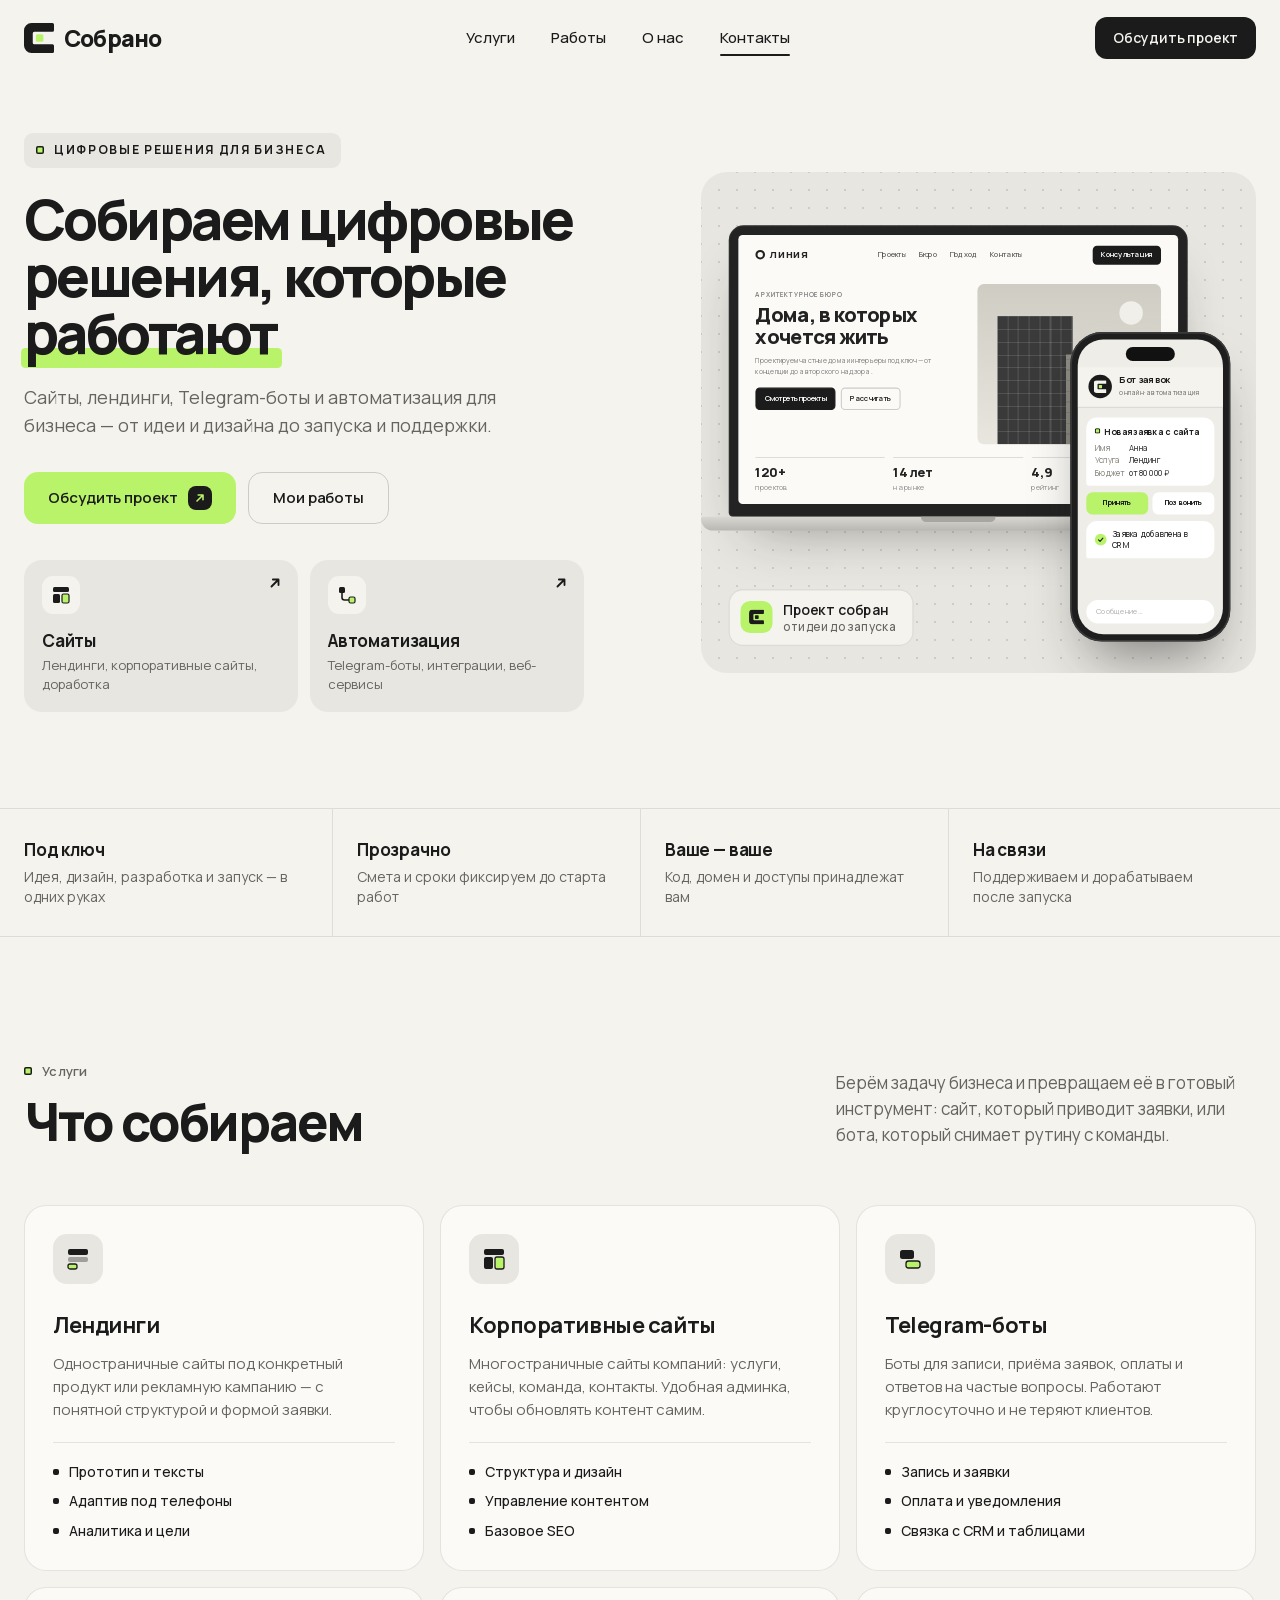
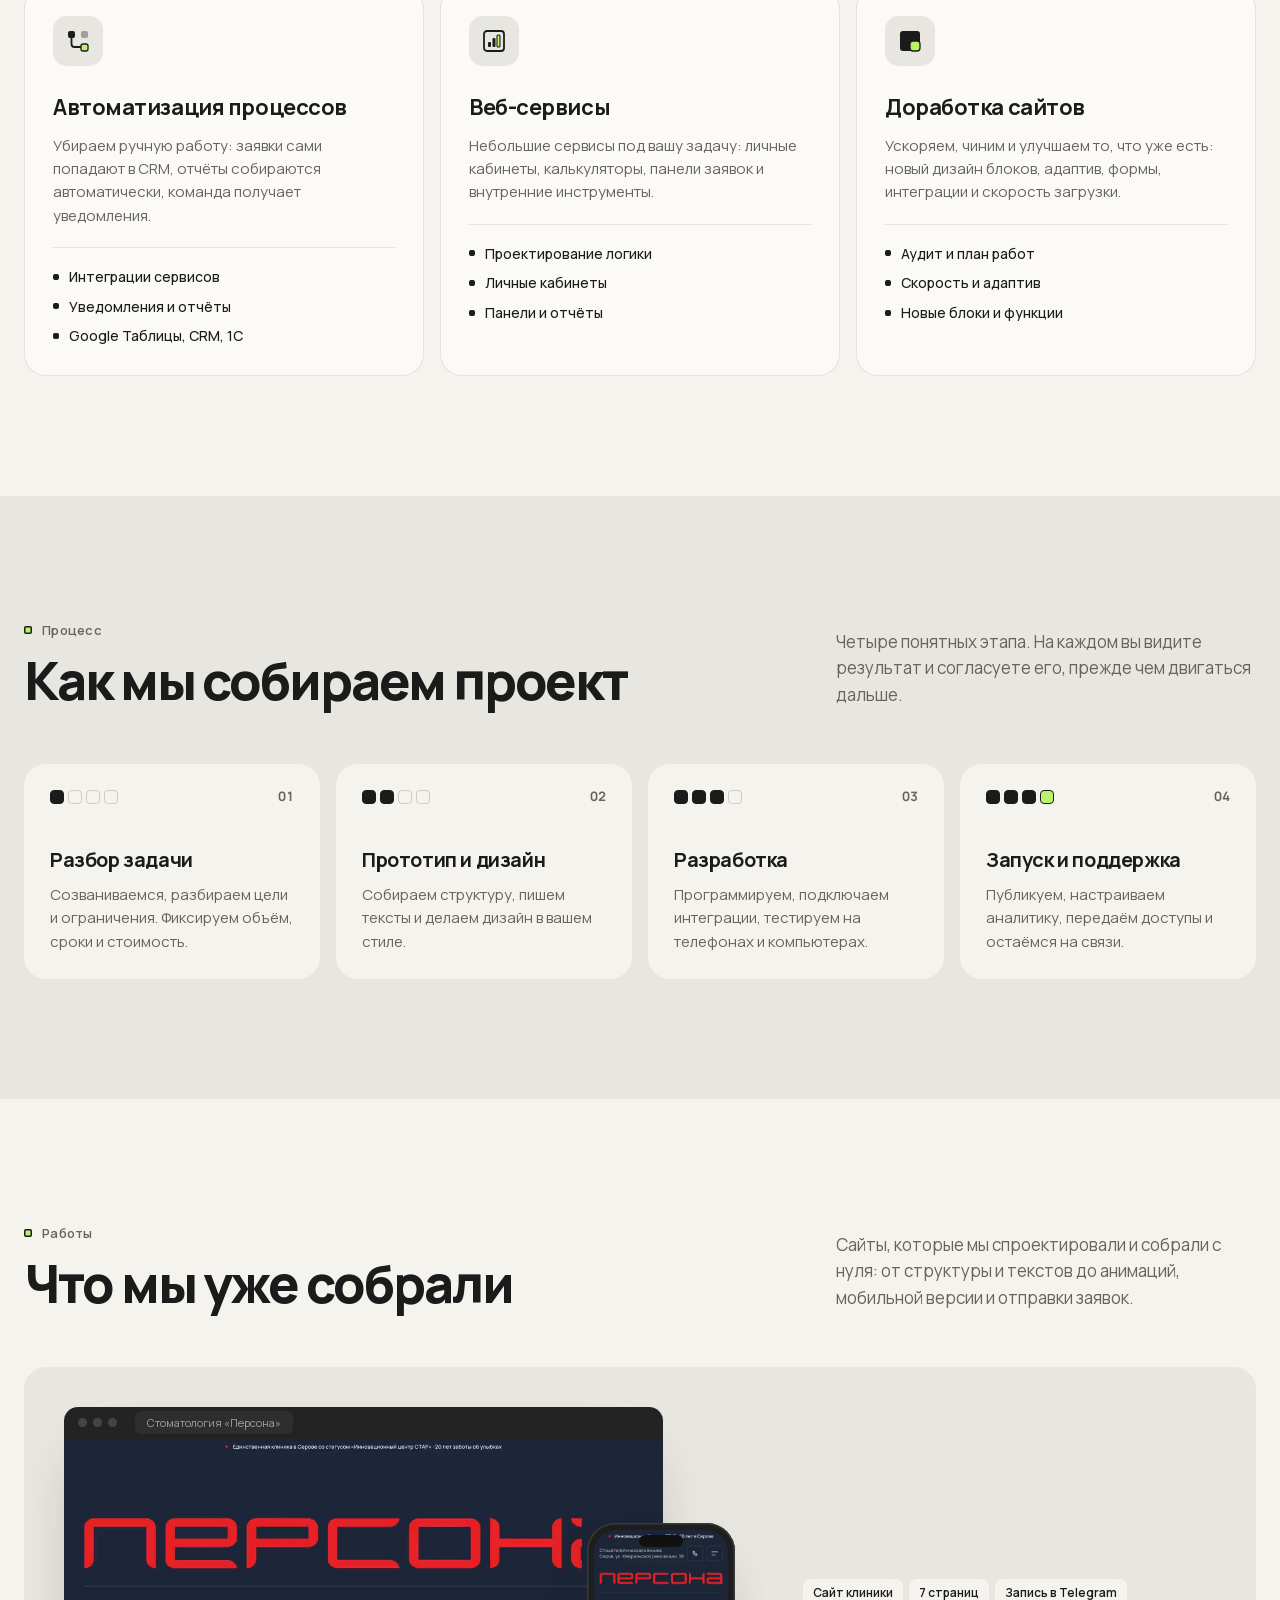
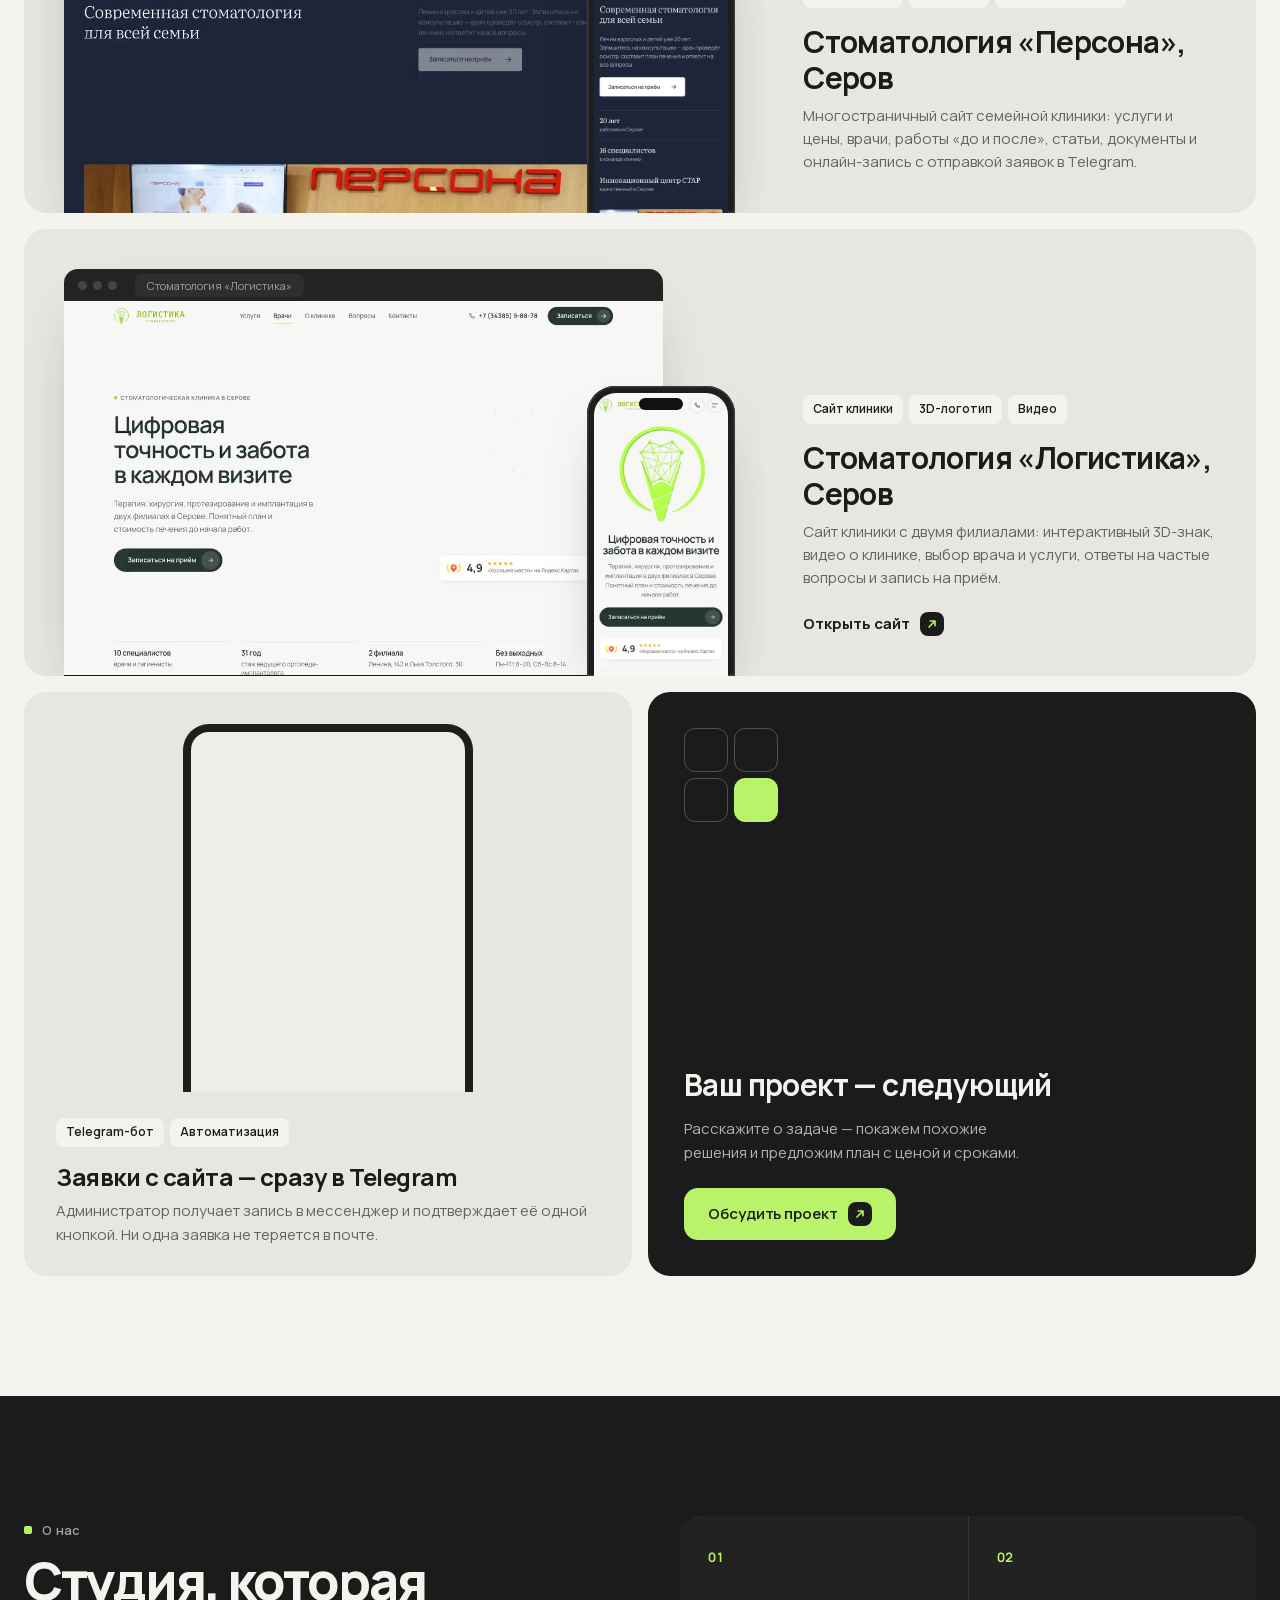
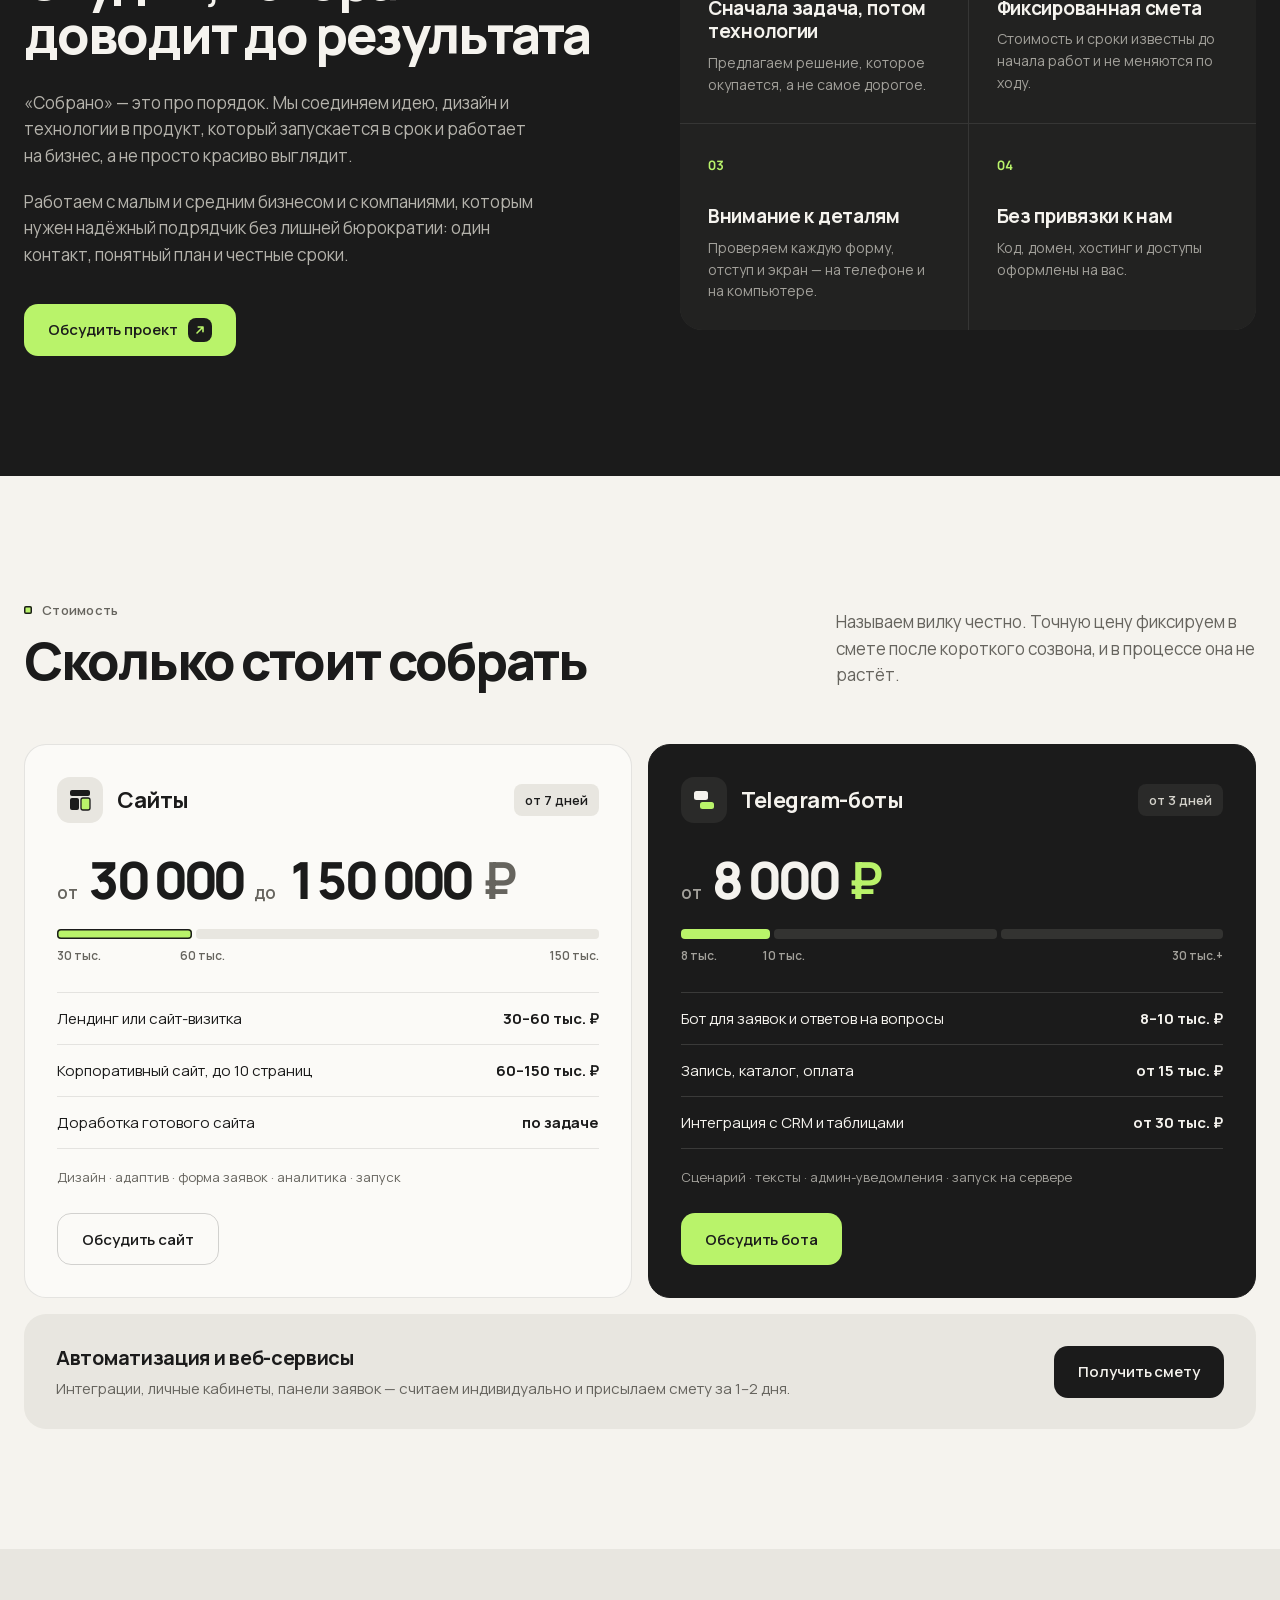
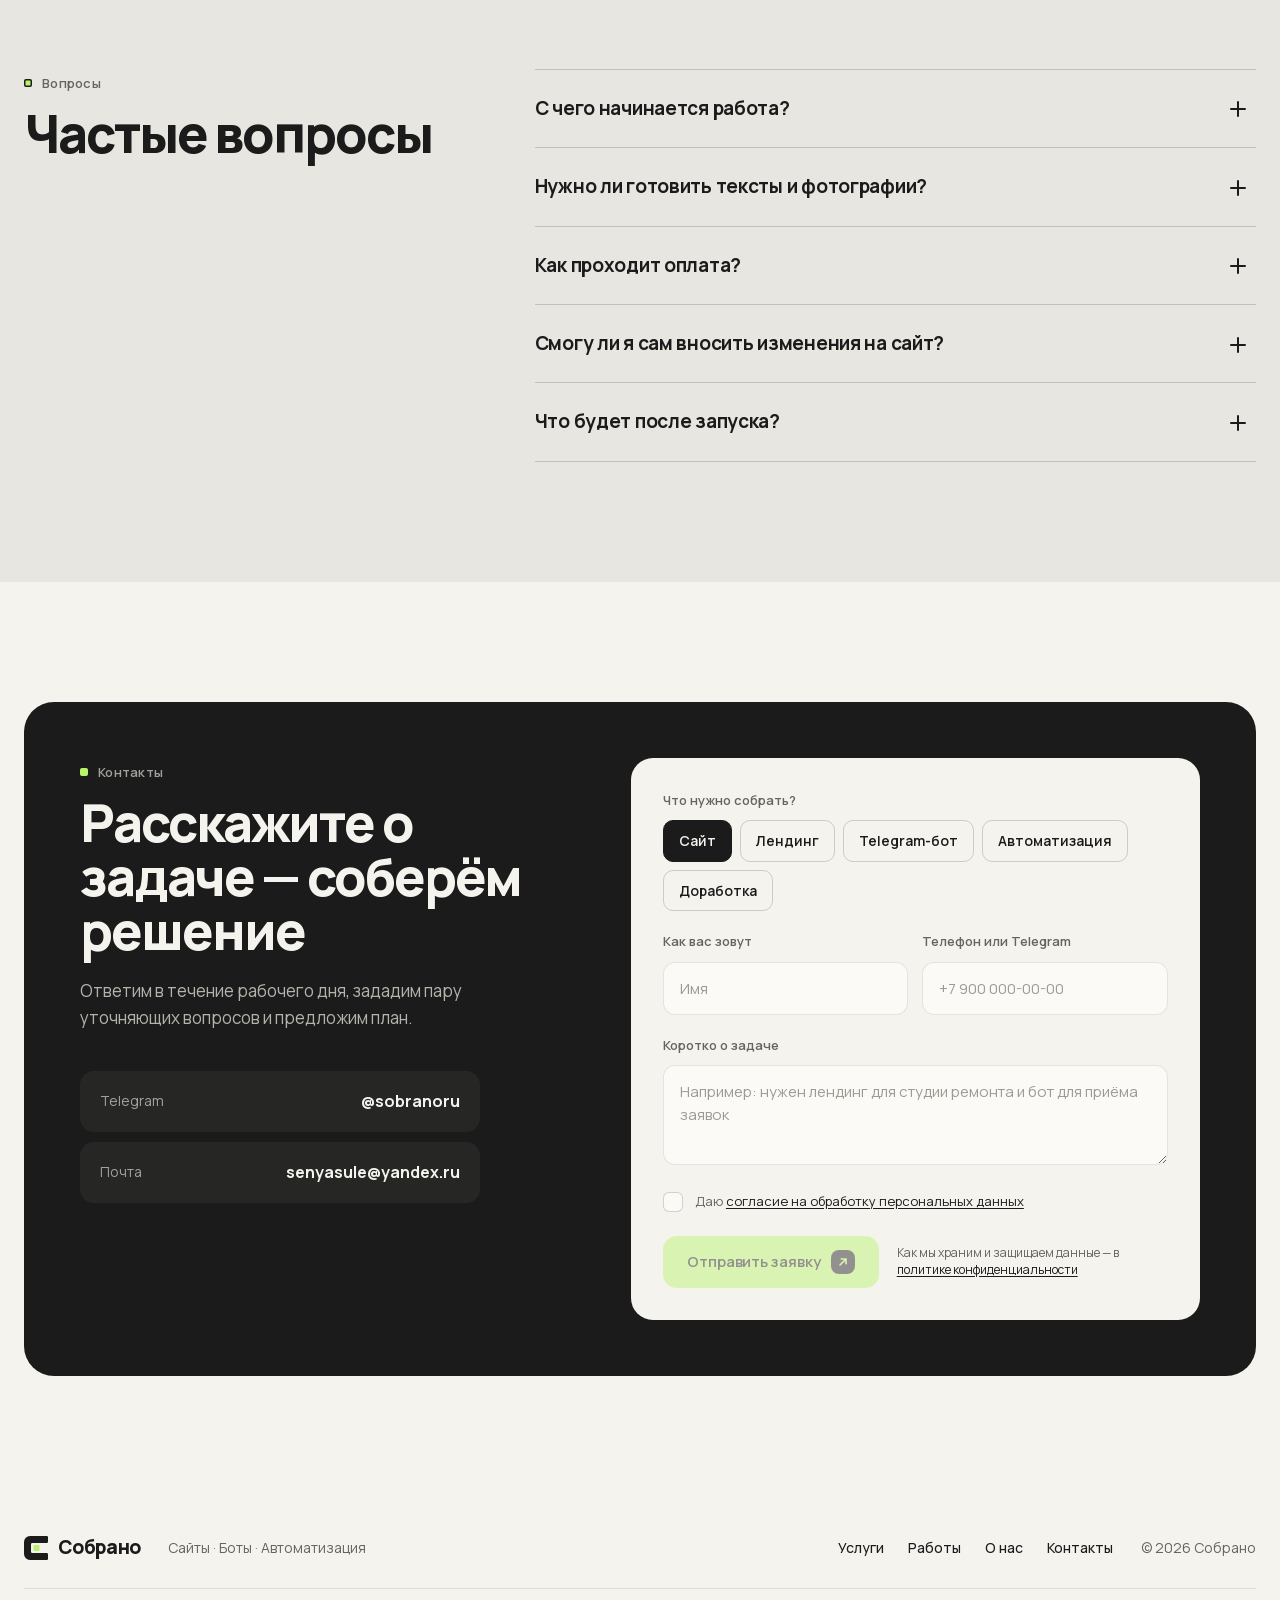
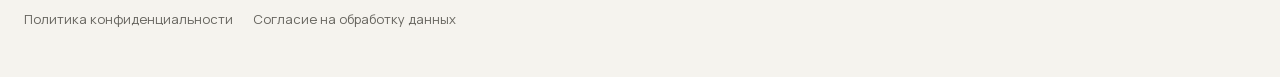
==== index.html @ 0a14981f "Обновление сайта 2026-10-30 00:43 Co-Authored-By: Claude Opus 5.5 <noreply@anthropic.com>" ====
<!doctype html>
<html lang="ru">
<head>
  <meta charset="utf-8">
  <meta name="viewport" content="width=device-width, initial-scale=1">
  <meta http-equiv="Content-Security-Policy" content="default-src 'self'; script-src 'self'; style-src 'self' 'unsafe-inline'; img-src 'self' data:; font-src 'self'; media-src 'self'; connect-src 'self' https://script.google.com https://script.googleusercontent.com; form-action 'self'; base-uri 'self'; object-src 'none'; upgrade-insecure-requests">
  <meta name="referrer" content="strict-origin-when-cross-origin">
  <title>Собрано — сайты, Telegram-боты и автоматизация для бизнеса</title>
  <meta name="description" content="Собираем цифровые решения, которые работают: сайты и лендинги, Telegram-боты, автоматизация процессов и веб-сервисы для малого и среднего бизнеса.">
  <meta name="theme-color" content="#F5F3EE">
  <meta property="og:title" content="Собрано — цифровые решения для бизнеса">
  <meta property="og:description" content="Сайты, Telegram-боты и автоматизация — от идеи до работающего продукта.">
  <meta property="og:type" content="website">
  <meta property="og:url" content="https://sobranoweba.ru/">
  <link rel="canonical" href="https://sobranoweba.ru/">
  <link rel="icon" href="assets/favicon.svg" type="image/svg+xml">
  <link rel="preload" href="assets/fonts/manrope-cyrillic.woff2" as="font" type="font/woff2" crossorigin>
  <link rel="stylesheet" href="assets/fonts.css">
  <link rel="stylesheet" href="assets/styles.css">
</head>
<body>

<!-- Знак «Собрано»: квадратная «С» и собранный в неё модуль -->
<svg width="0" height="0" style="position:absolute" aria-hidden="true">
  <defs>
    <symbol id="mark" viewBox="0 0 48 48">
      <path style="fill:var(--mc,#1B1B1B)" d="M12 0H45.5A2.5 2.5 0 0 1 48 2.5V11.5A2.5 2.5 0 0 1 45.5 14H16.5A2.5 2.5 0 0 0 14 16.5V31.5A2.5 2.5 0 0 0 16.5 34H45.5A2.5 2.5 0 0 1 48 36.5V45.5A2.5 2.5 0 0 1 45.5 48H12A12 12 0 0 1 0 36V12A12 12 0 0 1 12 0Z"/>
      <rect style="fill:var(--ms,#B9F36A)" x="19" y="18" width="12" height="12" rx="2.5"/>
    </symbol>
    <symbol id="arrow" viewBox="0 0 12 12">
      <path d="M3 9L9 3M4.2 3H9V7.8" fill="none" stroke="currentColor" stroke-width="1.6" stroke-linecap="round" stroke-linejoin="round"/>
    </symbol>
    <symbol id="check" viewBox="0 0 12 12">
      <path d="M2.5 6.3L5 8.7L9.5 3.6" fill="none" stroke="currentColor" stroke-width="1.8" stroke-linecap="round" stroke-linejoin="round"/>
    </symbol>
  </defs>
</svg>

<header class="header" id="top">
  <div class="container header__inner">
    <a class="logo" href="#top" aria-label="Собрано — на главную">
      <svg class="logo__mark" width="30" height="30"><use href="#mark"/></svg>
      <span class="logo__word">Собрано</span>
    </a>
    <nav class="nav" aria-label="Основная навигация">
      <a href="#services">Услуги</a>
      <a href="#works">Работы</a>
      <a href="#about">О нас</a>
      <a href="#contacts">Контакты</a>
    </nav>
    <a class="btn btn--dark btn--sm header__cta" href="#contacts">Обсудить проект</a>
    <button class="burger" type="button" aria-label="Открыть меню" aria-expanded="false" aria-controls="mobile-menu">
      <span></span><span></span>
    </button>
  </div>
  <div class="mobile-menu" id="mobile-menu" hidden>
    <a href="#services">Услуги</a>
    <a href="#works">Работы</a>
    <a href="#about">О нас</a>
    <a href="#pricing">Стоимость</a>
    <a href="#contacts">Контакты</a>
    <a class="btn btn--lime" href="#contacts">Обсудить проект</a>
  </div>
</header>

<main>

  <!-- ============ HERO ============ -->
  <section class="hero">
    <div class="container hero__grid">
      <div class="hero__text">
        <div class="eyebrow reveal"><i></i>ЦИФРОВЫЕ РЕШЕНИЯ ДЛЯ БИЗНЕСА</div>
        <h1 class="hero__title reveal">Собираем цифровые решения, которые <mark>работают</mark></h1>
        <p class="hero__lead reveal">Сайты, лендинги, Telegram-боты и автоматизация для бизнеса — от идеи и дизайна до запуска и поддержки.</p>
        <div class="hero__cta reveal">
          <a class="btn btn--lime" href="#contacts">Обсудить проект <span class="btn__arr"><svg width="12" height="12"><use href="#arrow"/></svg></span></a>
          <a class="btn btn--ghost" href="#works">Мои работы</a>
        </div>
        <div class="hero__svc reveal">
          <a class="mini-card" href="#services">
            <span class="mini-card__ic">
              <svg width="18" height="18" viewBox="0 0 18 18"><rect x="1" y="1" width="16" height="5" rx="1.5" fill="#1B1B1B"/><rect x="1" y="8" width="7" height="9" rx="1.5" fill="#1B1B1B"/><rect x="10" y="8" width="7" height="9" rx="1.5" fill="#B9F36A" stroke="#1B1B1B" stroke-width="1.2"/></svg>
            </span>
            <svg class="mini-card__go" width="14" height="14"><use href="#arrow"/></svg>
            <strong>Сайты</strong>
            <span>Лендинги, корпоративные сайты, доработка</span>
          </a>
          <a class="mini-card" href="#services">
            <span class="mini-card__ic">
              <svg width="18" height="18" viewBox="0 0 18 18"><rect x="1" y="1" width="6" height="6" rx="1.5" fill="#1B1B1B"/><rect x="11" y="11" width="6" height="6" rx="1.5" fill="#B9F36A" stroke="#1B1B1B" stroke-width="1.2"/><path d="M4 7V11.5A2.5 2.5 0 0 0 6.5 14H11" fill="none" stroke="#1B1B1B" stroke-width="1.6"/></svg>
            </span>
            <svg class="mini-card__go" width="14" height="14"><use href="#arrow"/></svg>
            <strong>Автоматизация</strong>
            <span>Telegram-боты, интеграции, веб-сервисы</span>
          </a>
        </div>
      </div>

      <div class="hero__visual reveal" aria-hidden="true">
        <div class="stage">
          <div class="stage__inner">
            <div class="laptop">
              <div class="laptop__lid">
                <div class="laptop__scr">
                  <div class="cs">
                    <div class="cs__bar">
                      <div class="cs__logo"><i></i>ЛИНИЯ</div>
                      <div class="cs__nav"><span>Проекты</span><span>Бюро</span><span>Подход</span><span>Контакты</span></div>
                      <div class="cs__btn">Консультация</div>
                    </div>
                    <div class="cs__hd">
                      <div>
                        <div class="cs__eyebrow">АРХИТЕКТУРНОЕ БЮРО</div>
                        <div class="cs__h">Дома, в которых хочется жить</div>
                        <div class="cs__tx">Проектируем частные дома и интерьеры под ключ — от концепции до авторского надзора.</div>
                        <div class="cs__row"><span class="dark">Смотреть проекты</span><span>Рассчитать</span></div>
                      </div>
                      <div class="cs__img"><div class="sun"></div><div class="b1"></div><div class="b2"></div></div>
                    </div>
                    <div class="cs__stats">
                      <div><b>120+</b>проектов</div>
                      <div><b>14 лет</b>на рынке</div>
                      <div><b>4,9</b>рейтинг</div>
                    </div>
                  </div>
                </div>
              </div>
              <div class="laptop__base"></div>
            </div>

            <div class="phone">
              <div class="phone__scr">
                <div class="phone__isl"></div>
                <div class="chat__head">
                  <div class="chat__av"><svg width="12" height="12" style="--mc:#F5F3EE"><use href="#mark"/></svg></div>
                  <div><b>Бот заявок</b><small>онлайн · автоматизация</small></div>
                </div>
                <div class="chat">
                  <div class="bub bub--in">
                    <div class="bub__t"><i></i>Новая заявка с сайта</div>
                    <div class="bub__kv"><span>Имя</span>Анна<span>Услуга</span>Лендинг<span>Бюджет</span>от 80 000 ₽</div>
                  </div>
                  <div class="chat__kb"><span class="on">Принять</span><span>Позвонить</span></div>
                  <div class="bub bub--sys"><span class="tick"><svg width="7" height="7"><use href="#check"/></svg></span>Заявка добавлена в CRM</div>
                </div>
                <div class="chat__inp">Сообщение…</div>
              </div>
            </div>

            <div class="float-tag">
              <span class="float-tag__sq"><svg width="14" height="14" style="--ms:#1B1B1B"><use href="#mark"/></svg></span>
              <div>Проект собран<small>от идеи до запуска</small></div>
            </div>
          </div>
        </div>
      </div>
    </div>
  </section>

  <!-- ============ STRIP ============ -->
  <section class="strip" aria-label="Коротко о подходе">
    <div class="container strip__inner">
      <div class="strip__item"><b>Под ключ</b><span>Идея, дизайн, разработка и запуск — в одних руках</span></div>
      <div class="strip__item"><b>Прозрачно</b><span>Смета и сроки фиксируем до старта работ</span></div>
      <div class="strip__item"><b>Ваше — ваше</b><span>Код, домен и доступы принадлежат вам</span></div>
      <div class="strip__item"><b>На связи</b><span>Поддерживаем и дорабатываем после запуска</span></div>
    </div>
  </section>

  <!-- ============ SERVICES ============ -->
  <section class="section" id="services">
    <div class="container">
      <div class="section__head">
        <div>
          <div class="label reveal">Услуги</div>
          <h2 class="h2 reveal">Что собираем</h2>
        </div>
        <p class="section__lead reveal">Берём задачу бизнеса и превращаем её в готовый инструмент: сайт, который приводит заявки, или бота, который снимает рутину с команды.</p>
      </div>

      <div class="services">
        <article class="svc reveal">
          <div class="svc__ic"><svg width="22" height="22" viewBox="0 0 22 22"><rect x="1" y="1" width="20" height="6" rx="2" fill="#1B1B1B"/><rect x="1" y="9" width="20" height="5" rx="2" fill="#1B1B1B" opacity=".35"/><rect x="1" y="16" width="9" height="5" rx="2" fill="#B9F36A" stroke="#1B1B1B" stroke-width="1.3"/></svg></div>
          <h3>Лендинги</h3>
          <p>Одностраничные сайты под конкретный продукт или рекламную кампанию — с понятной структурой и формой заявки.</p>
          <ul><li>Прототип и тексты</li><li>Адаптив под телефоны</li><li>Аналитика и цели</li></ul>
        </article>
        <article class="svc reveal">
          <div class="svc__ic"><svg width="22" height="22" viewBox="0 0 22 22"><rect x="1" y="1" width="20" height="6" rx="2" fill="#1B1B1B"/><rect x="1" y="9" width="9" height="12" rx="2" fill="#1B1B1B"/><rect x="12" y="9" width="9" height="12" rx="2" fill="#B9F36A" stroke="#1B1B1B" stroke-width="1.3"/></svg></div>
          <h3>Корпоративные сайты</h3>
          <p>Многостраничные сайты компаний: услуги, кейсы, команда, контакты. Удобная админка, чтобы обновлять контент самим.</p>
          <ul><li>Структура и дизайн</li><li>Управление контентом</li><li>Базовое SEO</li></ul>
        </article>
        <article class="svc reveal">
          <div class="svc__ic"><svg width="22" height="22" viewBox="0 0 22 22"><rect x="1" y="2" width="14" height="9" rx="2.5" fill="#1B1B1B"/><rect x="7" y="13" width="14" height="7" rx="2.5" fill="#B9F36A" stroke="#1B1B1B" stroke-width="1.3"/></svg></div>
          <h3>Telegram-боты</h3>
          <p>Боты для записи, приёма заявок, оплаты и ответов на частые вопросы. Работают круглосуточно и не теряют клиентов.</p>
          <ul><li>Запись и заявки</li><li>Оплата и уведомления</li><li>Связка с CRM и таблицами</li></ul>
        </article>
        <article class="svc reveal">
          <div class="svc__ic"><svg width="22" height="22" viewBox="0 0 22 22"><rect x="1" y="1" width="7" height="7" rx="2" fill="#1B1B1B"/><rect x="14" y="14" width="7" height="7" rx="2" fill="#B9F36A" stroke="#1B1B1B" stroke-width="1.3"/><path d="M4.5 8V14A3 3 0 0 0 7.5 17H14" fill="none" stroke="#1B1B1B" stroke-width="1.8"/><rect x="14" y="1" width="7" height="7" rx="2" fill="#1B1B1B" opacity=".35"/></svg></div>
          <h3>Автоматизация процессов</h3>
          <p>Убираем ручную работу: заявки сами попадают в CRM, отчёты собираются автоматически, команда получает уведомления.</p>
          <ul><li>Интеграции сервисов</li><li>Уведомления и отчёты</li><li>Google Таблицы, CRM, 1С</li></ul>
        </article>
        <article class="svc reveal">
          <div class="svc__ic"><svg width="22" height="22" viewBox="0 0 22 22"><rect x="1" y="1" width="20" height="20" rx="3" fill="none" stroke="#1B1B1B" stroke-width="1.8"/><rect x="5" y="12" width="3" height="5" rx="1" fill="#1B1B1B"/><rect x="9.5" y="8" width="3" height="9" rx="1" fill="#1B1B1B"/><rect x="14" y="5" width="3" height="12" rx="1" fill="#B9F36A" stroke="#1B1B1B" stroke-width="1.1"/></svg></div>
          <h3>Веб-сервисы</h3>
          <p>Небольшие сервисы под вашу задачу: личные кабинеты, калькуляторы, панели заявок и внутренние инструменты.</p>
          <ul><li>Проектирование логики</li><li>Личные кабинеты</li><li>Панели и отчёты</li></ul>
        </article>
        <article class="svc reveal">
          <div class="svc__ic"><svg width="22" height="22" viewBox="0 0 22 22"><rect x="1" y="1" width="20" height="20" rx="3" fill="#1B1B1B"/><rect x="11" y="11" width="10" height="10" rx="3" fill="#B9F36A" stroke="#1B1B1B" stroke-width="1.3"/></svg></div>
          <h3>Доработка сайтов</h3>
          <p>Ускоряем, чиним и улучшаем то, что уже есть: новый дизайн блоков, адаптив, формы, интеграции и скорость загрузки.</p>
          <ul><li>Аудит и план работ</li><li>Скорость и адаптив</li><li>Новые блоки и функции</li></ul>
        </article>
      </div>
    </div>
  </section>

  <!-- ============ PROCESS ============ -->
  <section class="section section--card" id="process">
    <div class="container">
      <div class="section__head">
        <div>
          <div class="label reveal">Процесс</div>
          <h2 class="h2 reveal">Как мы собираем проект</h2>
        </div>
        <p class="section__lead reveal">Четыре понятных этапа. На каждом вы видите результат и согласуете его, прежде чем двигаться дальше.</p>
      </div>
      <ol class="steps">
        <li class="step reveal">
          <div class="step__mods"><i class="on"></i><i></i><i></i><i></i></div>
          <span class="step__n">01</span>
          <h3>Разбор задачи</h3>
          <p>Созваниваемся, разбираем цели и ограничения. Фиксируем объём, сроки и стоимость.</p>
        </li>
        <li class="step reveal">
          <div class="step__mods"><i class="on"></i><i class="on"></i><i></i><i></i></div>
          <span class="step__n">02</span>
          <h3>Прототип и дизайн</h3>
          <p>Собираем структуру, пишем тексты и делаем дизайн в вашем стиле.</p>
        </li>
        <li class="step reveal">
          <div class="step__mods"><i class="on"></i><i class="on"></i><i class="on"></i><i></i></div>
          <span class="step__n">03</span>
          <h3>Разработка</h3>
          <p>Программируем, подключаем интеграции, тестируем на телефонах и компьютерах.</p>
        </li>
        <li class="step reveal">
          <div class="step__mods"><i class="on"></i><i class="on"></i><i class="on"></i><i class="lime"></i></div>
          <span class="step__n">04</span>
          <h3>Запуск и поддержка</h3>
          <p>Публикуем, настраиваем аналитику, передаём доступы и остаёмся на связи.</p>
        </li>
      </ol>
    </div>
  </section>

  <!-- ============ WORKS ============ -->
  <section class="section" id="works">
    <div class="container">
      <div class="section__head">
        <div>
          <div class="label reveal">Работы</div>
          <h2 class="h2 reveal">Что мы уже собрали</h2>
        </div>
        <p class="section__lead reveal">Сайты, которые мы спроектировали и собрали с нуля: от структуры и текстов до анимаций, мобильной версии и отправки заявок.</p>
      </div>

      <div class="works">
        <article class="work work--wide reveal">
          <div class="work__shot work__shot--duo">
            <div class="vbrowser">
              <div class="vbrowser__bar"><i></i><i></i><i></i><span>Стоматология «Персона»</span></div>
              <video class="work-video" muted loop playsinline preload="none" poster="assets/works/persona-desktop.jpg" data-src="assets/works/persona-desktop.mp4"></video>
            </div>
            <div class="vphone vphone--float">
              <video class="work-video" muted loop playsinline preload="none" poster="assets/works/persona-mobile.jpg" data-src="assets/works/persona-mobile.mp4"></video>
            </div>
          </div>
          <div class="work__meta">
            <div class="tags"><span>Сайт клиники</span><span>7 страниц</span><span>Запись в Telegram</span></div>
            <h3>Стоматология «Персона», Серов</h3>
            <p>Многостраничный сайт семейной клиники: услуги и цены, врачи, работы «до и после», статьи, документы и онлайн-запись с отправкой заявок в Telegram.</p>
          </div>
        </article>

        <article class="work work--wide reveal">
          <div class="work__shot work__shot--duo">
            <div class="vbrowser">
              <div class="vbrowser__bar"><i></i><i></i><i></i><span>Стоматология «Логистика»</span></div>
              <video class="work-video" muted loop playsinline preload="none" poster="assets/works/logistika-desktop.jpg" data-src="assets/works/logistika-desktop.mp4"></video>
            </div>
            <div class="vphone vphone--float">
              <video class="work-video" muted loop playsinline preload="none" poster="assets/works/logistika-mobile.jpg" data-src="assets/works/logistika-mobile.mp4"></video>
            </div>
          </div>
          <div class="work__meta">
            <div class="tags"><span>Сайт клиники</span><span>3D-логотип</span><span>Видео</span></div>
            <h3>Стоматология «Логистика», Серов</h3>
            <p>Сайт клиники с двумя филиалами: интерактивный 3D-знак, видео о клинике, выбор врача и услуги, ответы на частые вопросы и запись на приём.</p>
            <a class="work__open" href="https://sulemenevarse-png.github.io/logistika/" target="_blank" rel="noopener">Открыть сайт <span class="btn__arr"><svg width="12" height="12"><use href="#arrow"/></svg></span></a>
          </div>
        </article>

        <article class="work reveal">
          <div class="work__shot work__shot--bot">
            <div class="ws-chat bot-loop" aria-hidden="true">
              <div class="ws-chat__msg ws-chat__msg--card">
                <b>Новая запись с сайта</b>
                <span>Анна · профгигиена</span>
                <span>Завтра, 15:30 · филиал на Ленина</span>
              </div>
              <div class="ws-chat__slots"><span class="on">Подтвердить</span><span>Перезвонить</span></div>
              <div class="ws-chat__me">Подтвердить</div>
              <div class="ws-chat__typing"><i></i><i></i><i></i></div>
              <div class="ws-chat__ok"><span class="tick"><svg width="8" height="8"><use href="#check"/></svg></span>Запись подтверждена, пациенту ушло напоминание</div>
            </div>
          </div>
          <div class="work__meta">
            <div class="tags"><span>Telegram-бот</span><span>Автоматизация</span></div>
            <h3>Заявки с сайта — сразу в Telegram</h3>
            <p>Администратор получает запись в мессенджер и подтверждает её одной кнопкой. Ни одна заявка не теряется в почте.</p>
          </div>
        </article>

        <a class="work work--next reveal" href="#contacts">
          <div class="work__next-mods" aria-hidden="true"><i></i><i></i><i></i><i class="lime"></i></div>
          <h3>Ваш проект — следующий</h3>
          <p>Расскажите о задаче — покажем похожие решения и предложим план с ценой и сроками.</p>
          <span class="btn btn--lime">Обсудить проект <span class="btn__arr"><svg width="12" height="12"><use href="#arrow"/></svg></span></span>
        </a>
      </div>
    </div>
  </section>

  <!-- ============ ABOUT ============ -->
  <section class="section section--dark" id="about">
    <div class="container about">
      <div class="about__text">
        <div class="label label--dark reveal">О нас</div>
        <h2 class="h2 reveal">Студия, которая доводит до&nbsp;результата</h2>
        <p class="reveal">«Собрано» — это про порядок. Мы соединяем идею, дизайн и технологии в продукт, который запускается в срок и работает на бизнес, а не просто красиво выглядит.</p>
        <p class="reveal">Работаем с малым и средним бизнесом и с компаниями, которым нужен надёжный подрядчик без лишней бюрократии: один контакт, понятный план и честные сроки.</p>
        <a class="btn btn--lime reveal" href="#contacts">Обсудить проект <span class="btn__arr"><svg width="12" height="12"><use href="#arrow"/></svg></span></a>
      </div>
      <div class="principles">
        <div class="principle reveal"><span class="principle__n">01</span><h3>Сначала задача, потом технологии</h3><p>Предлагаем решение, которое окупается, а не самое дорогое.</p></div>
        <div class="principle reveal"><span class="principle__n">02</span><h3>Фиксированная смета</h3><p>Стоимость и сроки известны до начала работ и не меняются по ходу.</p></div>
        <div class="principle reveal"><span class="principle__n">03</span><h3>Внимание к деталям</h3><p>Проверяем каждую форму, отступ и экран — на телефоне и на компьютере.</p></div>
        <div class="principle reveal"><span class="principle__n">04</span><h3>Без привязки к нам</h3><p>Код, домен, хостинг и доступы оформлены на вас.</p></div>
      </div>
    </div>
  </section>

  <!-- ============ PRICING ============ -->
  <section class="section" id="pricing">
    <div class="container">
      <div class="section__head">
        <div>
          <div class="label reveal">Стоимость</div>
          <h2 class="h2 reveal">Сколько стоит собрать</h2>
        </div>
        <p class="section__lead reveal">Называем вилку честно. Точную цену фиксируем в смете после короткого созвона, и в процессе она не растёт.</p>
      </div>

      <div class="plans">
        <div class="plan reveal">
          <div class="plan__head">
            <span class="plan__ic"><svg width="22" height="22" viewBox="0 0 22 22"><rect x="1" y="1" width="20" height="6" rx="2" fill="#1B1B1B"/><rect x="1" y="9" width="9" height="12" rx="2" fill="#1B1B1B"/><rect x="12" y="9" width="9" height="12" rx="2" fill="#B9F36A" stroke="#1B1B1B" stroke-width="1.3"/></svg></span>
            <h3>Сайты</h3>
            <span class="plan__time">от 7 дней</span>
          </div>
          <div class="plan__sum"><small>от</small>30 000<small>до</small>150 000<em>₽</em></div>
          <div class="scale" aria-hidden="true">
            <div class="scale__track"><i style="flex:3" class="lime"></i><i style="flex:9"></i></div>
            <div class="scale__marks"><span style="flex:3">30 тыс.</span><span style="flex:9">60 тыс.</span><span>150 тыс.</span></div>
          </div>
          <ul class="plan__list">
            <li><span>Лендинг или сайт-визитка</span><b>30–60 тыс. ₽</b></li>
            <li><span>Корпоративный сайт, до 10 страниц</span><b>60–150 тыс. ₽</b></li>
            <li><span>Доработка готового сайта</span><b>по задаче</b></li>
          </ul>
          <div class="plan__inc">Дизайн · адаптив · форма заявок · аналитика · запуск</div>
          <a class="btn btn--ghost" href="#contacts">Обсудить сайт</a>
        </div>

        <div class="plan plan--dark reveal">
          <div class="plan__head">
            <span class="plan__ic"><svg width="22" height="22" viewBox="0 0 22 22"><rect x="1" y="2" width="14" height="9" rx="2.5" fill="#F5F3EE"/><rect x="7" y="13" width="14" height="7" rx="2.5" fill="#B9F36A"/></svg></span>
            <h3>Telegram-боты</h3>
            <span class="plan__time">от 3 дней</span>
          </div>
          <div class="plan__sum"><small>от</small>8 000<em>₽</em></div>
          <div class="scale" aria-hidden="true">
            <div class="scale__track"><i style="flex:2" class="lime"></i><i style="flex:5"></i><i style="flex:5"></i></div>
            <div class="scale__marks"><span style="flex:2">8 тыс.</span><span style="flex:10">10 тыс.</span><span>30 тыс.+</span></div>
          </div>
          <ul class="plan__list">
            <li><span>Бот для заявок и ответов на вопросы</span><b>8–10 тыс. ₽</b></li>
            <li><span>Запись, каталог, оплата</span><b>от 15 тыс. ₽</b></li>
            <li><span>Интеграция с CRM и таблицами</span><b>от 30 тыс. ₽</b></li>
          </ul>
          <div class="plan__inc">Сценарий · тексты · админ-уведомления · запуск на сервере</div>
          <a class="btn btn--lime" href="#contacts">Обсудить бота</a>
        </div>
      </div>

      <div class="plan-wide reveal">
        <div>
          <h3>Автоматизация и веб-сервисы</h3>
          <p>Интеграции, личные кабинеты, панели заявок — считаем индивидуально и присылаем смету за 1–2 дня.</p>
        </div>
        <a class="btn btn--dark" href="#contacts">Получить смету</a>
      </div>
    </div>
  </section>

  <!-- ============ FAQ ============ -->
  <section class="section section--card" id="faq">
    <div class="container faq">
      <div>
        <div class="label reveal">Вопросы</div>
        <h2 class="h2 reveal">Частые вопросы</h2>
      </div>
      <div class="faq__list">
        <details class="reveal"><summary>С чего начинается работа?</summary><p>С короткого созвона или переписки: вы рассказываете о задаче, мы задаём уточняющие вопросы и в течение 1–2 дней присылаем план, сроки и смету.</p></details>
        <details class="reveal"><summary>Нужно ли готовить тексты и фотографии?</summary><p>Не обязательно. Мы поможем со структурой и текстами, подберём изображения или подскажем, что снять. Если материалы есть — используем их.</p></details>
        <details class="reveal"><summary>Как проходит оплата?</summary><p>Обычно в два этапа: предоплата перед началом и остаток после запуска. Для больших проектов разбиваем оплату по этапам.</p></details>
        <details class="reveal"><summary>Смогу ли я сам вносить изменения на сайт?</summary><p>Да. Подключаем удобную панель управления и показываем, как ей пользоваться. Сложные доработки можно поручить нам.</p></details>
        <details class="reveal"><summary>Что будет после запуска?</summary><p>Даём гарантийный период на исправление ошибок, а дальше можем взять проект на поддержку: обновления, доработки и новые функции.</p></details>
      </div>
    </div>
  </section>

  <!-- ============ CONTACTS ============ -->
  <section class="section" id="contacts">
    <div class="container">
      <div class="contact">
        <div class="contact__text">
          <div class="label label--dark">Контакты</div>
          <h2 class="h2">Расскажите о задаче — соберём решение</h2>
          <p>Ответим в течение рабочего дня, зададим пару уточняющих вопросов и предложим план.</p>
          <div class="contact__links">
            <a class="contact__link" data-contact="telegram" href="#">
              <span>Telegram</span><b data-contact-label="telegram">@sobranoru</b>
            </a>
            <a class="contact__link" data-contact="email" href="#">
              <span>Почта</span><b data-contact-label="email">senyasule@yandex.ru</b>
            </a>
          </div>
        </div>

        <form class="form" id="lead-form" novalidate>
          <label class="hp" aria-hidden="true">Не заполняйте это поле<input type="text" name="website" tabindex="-1" autocomplete="off"></label>
          <div class="form__group">
            <span class="form__label">Что нужно собрать?</span>
            <div class="chips" role="group" aria-label="Тип проекта">
              <label><input type="checkbox" name="service" value="Сайт" checked><span>Сайт</span></label>
              <label><input type="checkbox" name="service" value="Лендинг"><span>Лендинг</span></label>
              <label><input type="checkbox" name="service" value="Telegram-бот"><span>Telegram-бот</span></label>
              <label><input type="checkbox" name="service" value="Автоматизация"><span>Автоматизация</span></label>
              <label><input type="checkbox" name="service" value="Доработка"><span>Доработка</span></label>
            </div>
          </div>
          <div class="form__row">
            <label class="field">
              <span>Как вас зовут</span>
              <input type="text" name="name" autocomplete="name" placeholder="Имя" maxlength="100" required>
            </label>
            <label class="field">
              <span>Телефон или Telegram</span>
              <input type="text" name="contact" autocomplete="tel" placeholder="+7 900 000-00-00" maxlength="100" required>
            </label>
          </div>
          <label class="field">
            <span>Коротко о задаче</span>
            <textarea name="message" rows="3" maxlength="2000" placeholder="Например: нужен лендинг для студии ремонта и бот для приёма заявок"></textarea>
          </label>
          <label class="consent">
            <input type="checkbox" name="consent" required>
            <span class="consent__box"><svg width="10" height="10"><use href="#check"/></svg></span>
            <span>Даю <a href="consent.html" target="_blank">согласие на обработку персональных данных</a></span>
          </label>
          <div class="form__foot">
            <button class="btn btn--lime" type="submit" disabled>Отправить заявку <span class="btn__arr"><svg width="12" height="12"><use href="#arrow"/></svg></span></button>
            <small>Как мы храним и защищаем данные — в <a href="privacy.html" target="_blank">политике конфиденциальности</a></small>
          </div>
          <div class="form__status" role="status" aria-live="polite"></div>
        </form>
      </div>
    </div>
  </section>

</main>

<footer class="footer">
  <div class="container footer__inner">
    <a class="logo" href="#top" aria-label="Собрано — наверх">
      <svg class="logo__mark" width="24" height="24"><use href="#mark"/></svg>
      <span class="logo__word" style="font-size:19px">Собрано</span>
    </a>
    <span class="footer__tag">Сайты · Боты · Автоматизация</span>
    <nav class="footer__nav" aria-label="Навигация в подвале">
      <a href="#services">Услуги</a><a href="#works">Работы</a><a href="#about">О нас</a><a href="#contacts">Контакты</a>
    </nav>
    <span class="footer__copy">© <span id="year">2026</span> Собрано</span>
    <div class="footer__legal"><a href="privacy.html">Политика конфиденциальности</a><a href="consent.html">Согласие на обработку данных</a></div>
  </div>
</footer>

<div class="toast" role="status" aria-live="polite"></div>

<script src="assets/main.js"></script>
</body>
</html>
---- assets/fonts.css ----
/* Manrope (вариативный, 400–800) лежит на сайте, а не у Google: быстрее и без передачи IP посетителей. Лицензия SIL OFL 1.1. */

@font-face {
  font-family: 'Manrope';
  font-style: normal;
  font-weight: 400 800;
  font-display: swap;
  src: url(fonts/manrope-cyrillic.woff2) format('woff2');
  unicode-range: U+0301, U+0400-045F, U+0490-0491, U+04B0-04B1, U+2116;
}

@font-face {
  font-family: 'Manrope';
  font-style: normal;
  font-weight: 400 800;
  font-display: swap;
  src: url(fonts/manrope-latin-ext.woff2) format('woff2');
  unicode-range: U+0100-02BA, U+02BD-02C5, U+02C7-02CC, U+02CE-02D7, U+02DD-02FF, U+0304, U+0308, U+0329, U+1D00-1DBF, U+1E00-1E9F, U+1EF2-1EFF, U+2020, U+20A0-20AB, U+20AD-20C4, U+2113, U+2C60-2C7F, U+A720-A7FF;
}

@font-face {
  font-family: 'Manrope';
  font-style: normal;
  font-weight: 400 800;
  font-display: swap;
  src: url(fonts/manrope-latin.woff2) format('woff2');
  unicode-range: U+0000-00FF, U+0131, U+0152-0153, U+02BB-02BC, U+02C6, U+02DA, U+02DC, U+0304, U+0308, U+0329, U+2000-206F, U+20AC, U+2122, U+2191, U+2193, U+2212, U+2215, U+FEFF, U+FFFD;
}
---- assets/styles.css ----
/* ==========================================================
   Собрано — стили сайта
   Палитра и типографика по брендборду
   ========================================================== */

:root {
  --bg: #F5F3EE;
  --ink: #1B1B1B;
  --lime: #B9F36A;
  --card: #E8E6E0;
  --muted: #66645E;
  --line: rgba(27, 27, 27, .1);
  --line-strong: rgba(27, 27, 27, .18);
  --white: #FBFAF7;

  --radius: 22px;
  --radius-sm: 14px;
  --container: 1240px;
  --gutter: 24px;
  --header-h: 76px;
  --ease: cubic-bezier(.2, .7, .2, 1);
}

*, *::before, *::after { box-sizing: border-box; }
html { scroll-behavior: smooth; scroll-padding-top: calc(var(--header-h) + 12px); }
body {
  margin: 0;
  background: var(--bg);
  color: var(--ink);
  font-family: "Manrope", system-ui, -apple-system, "Segoe UI", sans-serif;
  font-size: 16px;
  line-height: 1.55;
  -webkit-font-smoothing: antialiased;
  text-rendering: optimizeLegibility;
}
h1, h2, h3, p, ul, ol { margin: 0; padding: 0; }
ul, ol { list-style: none; }
a { color: inherit; text-decoration: none; }
img, svg { display: block; }
button, input, textarea { font: inherit; color: inherit; }
::selection { background: var(--lime); color: var(--ink); }
:focus-visible { outline: 2px solid var(--ink); outline-offset: 3px; border-radius: 6px; }

.container { width: 100%; max-width: calc(var(--container) + var(--gutter) * 2); margin: 0 auto; padding: 0 var(--gutter); }

/* ---------- Logo ---------- */
.logo { display: inline-flex; align-items: center; gap: 10px; flex: none; }
.logo__word { font-weight: 800; font-size: 23px; letter-spacing: -.035em; line-height: 1; }

/* ---------- Buttons ---------- */
.btn {
  display: inline-flex; align-items: center; justify-content: center; gap: 10px;
  height: 52px; padding: 0 24px; border-radius: 14px; border: 0; cursor: pointer;
  font-size: 15px; font-weight: 600; letter-spacing: -.005em; white-space: nowrap;
  transition: transform .2s var(--ease), background-color .2s, border-color .2s, color .2s;
}
.btn:active { transform: translateY(1px); }
.btn:disabled { opacity: .45; cursor: not-allowed; transform: none; }
.btn--sm { height: 42px; padding: 0 18px; font-size: 14px; border-radius: 12px; }
.btn--dark { background: var(--ink); color: var(--bg); }
.btn--dark:hover { background: #333; }
.btn--lime { background: var(--lime); color: var(--ink); }
.btn--lime:hover { background: #A9E957; }
.btn--ghost { border: 1.5px solid var(--line-strong); color: var(--ink); background: transparent; }
.btn--ghost:hover { border-color: var(--ink); }
.btn__arr {
  width: 24px; height: 24px; border-radius: 8px; background: var(--ink); color: var(--lime);
  display: grid; place-items: center; transition: transform .25s var(--ease);
}
.btn:hover .btn__arr { transform: translate(2px, -2px); }

/* ---------- Header ---------- */
.header {
  position: sticky; top: 0; z-index: 50;
  background: rgba(245, 243, 238, .82);
  -webkit-backdrop-filter: saturate(1.4) blur(14px);
  backdrop-filter: saturate(1.4) blur(14px);
  border-bottom: 1px solid transparent;
  transition: border-color .25s;
}
.header.is-scrolled { border-bottom-color: var(--line); }
.header__inner { height: var(--header-h); display: flex; align-items: center; justify-content: space-between; gap: 24px; }
.nav { display: flex; gap: 36px; font-size: 15px; font-weight: 500; }
.nav a { position: relative; padding: 6px 0; }
.nav a::after {
  content: ""; position: absolute; left: 0; right: 0; bottom: 0; height: 2px; border-radius: 2px;
  background: var(--ink); transform: scaleX(0); transform-origin: left; transition: transform .25s var(--ease);
}
.nav a:hover::after, .nav a.is-active::after { transform: scaleX(1); }

.burger { display: none; width: 44px; height: 44px; border-radius: 12px; border: 1.5px solid var(--line-strong); background: transparent; cursor: pointer; position: relative; }
.burger span { position: absolute; left: 12px; right: 12px; height: 2px; border-radius: 2px; background: var(--ink); transition: transform .25s var(--ease), top .25s var(--ease); }
.burger span:first-child { top: 16px; }
.burger span:last-child { top: 24px; }
.burger[aria-expanded="true"] span:first-child { top: 20px; transform: rotate(45deg); }
.burger[aria-expanded="true"] span:last-child { top: 20px; transform: rotate(-45deg); }

.mobile-menu { border-top: 1px solid var(--line); padding: 12px var(--gutter) 24px; display: flex; flex-direction: column; }
.mobile-menu[hidden] { display: none; }
.mobile-menu a:not(.btn) { padding: 14px 0; font-size: 20px; font-weight: 600; border-bottom: 1px solid var(--line); }
.mobile-menu .btn { margin-top: 20px; }

/* ---------- Common ---------- */
.eyebrow {
  display: inline-flex; align-items: center; gap: 10px;
  font-size: 12px; font-weight: 700; letter-spacing: .14em;
  background: var(--card); padding: 8px 14px 8px 12px; border-radius: 9px;
}
.eyebrow i, .label::before {
  width: 8px; height: 8px; border-radius: 2px; background: var(--lime);
  box-shadow: 0 0 0 1.5px var(--ink) inset; display: block; flex: none;
}
.label { display: inline-flex; align-items: center; gap: 10px; font-size: 13px; font-weight: 600; color: var(--muted); letter-spacing: .02em; margin-bottom: 14px; }
.label::before { content: ""; }
.label--dark { color: #A3A19B; }
.label--dark::before { box-shadow: none; }
.h2 { font-size: clamp(32px, 4.2vw, 52px); font-weight: 800; letter-spacing: -.04em; line-height: 1.04; }

.section { padding: 120px 0; }
.section--card { background: var(--card); }
.section--dark { background: var(--ink); color: var(--bg); }
.section__head { display: grid; grid-template-columns: 1fr 420px; gap: 40px; align-items: end; margin-bottom: 56px; }
.section__lead { color: var(--muted); font-size: 17px; }

.tick { width: 14px; height: 14px; border-radius: 50%; background: var(--lime); color: var(--ink); display: grid; place-items: center; flex: none; }

/* ---------- Hero ---------- */
.hero { padding: 56px 0 96px; }
.hero__grid { display: grid; grid-template-columns: minmax(0, 1.12fr) minmax(0, 1fr); gap: 56px; align-items: center; }
.hero__title { font-size: clamp(36px, 4.4vw, 62px); font-weight: 800; letter-spacing: -.045em; line-height: 1.02; margin-top: 22px; }
.hero__title mark { background: none; color: inherit; position: relative; z-index: 0; white-space: nowrap; }
.hero__title mark::after {
  content: ""; position: absolute; left: -.06em; right: -.08em; bottom: .06em; height: .36em;
  background: var(--lime); border-radius: .08em; z-index: -1;
  transform-origin: left; animation: marker 1s .5s var(--ease) both;
}
@keyframes marker { from { transform: scaleX(0); } to { transform: scaleX(1); } }
.hero__lead { font-size: 18px; color: var(--muted); margin-top: 22px; max-width: 500px; }
.hero__cta { display: flex; flex-wrap: wrap; gap: 12px; margin-top: 32px; }
.hero__svc { display: grid; grid-template-columns: 1fr 1fr; gap: 12px; margin-top: 36px; max-width: 560px; }

.mini-card { background: var(--card); border-radius: 18px; padding: 16px 18px 18px; position: relative; display: block; transition: background-color .2s, transform .25s var(--ease); }
.mini-card:hover { background: #E0DED7; transform: translateY(-2px); }
.mini-card__ic { width: 38px; height: 38px; border-radius: 11px; background: var(--bg); display: grid; place-items: center; }
.mini-card__go { position: absolute; right: 16px; top: 16px; transition: transform .25s var(--ease); }
.mini-card:hover .mini-card__go { transform: translate(2px, -2px); }
.mini-card strong { display: block; font-size: 17px; font-weight: 700; letter-spacing: -.01em; margin-top: 14px; }
.mini-card span:last-child { display: block; font-size: 13px; color: var(--muted); margin-top: 2px; line-height: 1.45; }

/* hero stage: фиксированная композиция 520×470, масштабируется скриптом */
.stage {
  position: relative; border-radius: 26px; background: var(--card); overflow: hidden;
  aspect-ratio: 520 / 470;
  background-image: radial-gradient(rgba(27, 27, 27, .13) 1px, transparent 1.2px);
  background-size: 18px 18px; background-position: 9px 9px;
}
.stage__inner { position: absolute; left: 0; top: 0; width: 520px; height: 470px; transform-origin: 0 0; transform: scale(var(--stage-scale, 1)); }

.laptop { position: absolute; left: 26px; top: 50px; width: 430px; }
.laptop__lid { background: #232323; border-radius: 14px 14px 4px 4px; padding: 9px 9px 12px; box-shadow: 0 30px 50px -22px rgba(27,27,27,.45), inset 0 0 0 1px rgba(255,255,255,.06); }
.laptop__scr { height: 252px; border-radius: 4px; background: var(--white); overflow: hidden; }
.laptop__base { height: 13px; margin: 0 -26px; background: linear-gradient(#D9D7D1, #B9B7B1); border-radius: 2px 2px 12px 12px; position: relative; }
.laptop__base::before { content: ""; position: absolute; left: 50%; top: 0; width: 70px; height: 5px; transform: translateX(-50%); background: #A8A6A0; border-radius: 0 0 6px 6px; }

.cs { font-size: 7px; color: #222; line-height: 1.4; }
.cs__bar { display: flex; align-items: center; justify-content: space-between; padding: 10px 16px; }
.cs__logo { font-weight: 800; font-size: 9px; letter-spacing: .02em; display: flex; gap: 5px; align-items: center; }
.cs__logo i { width: 9px; height: 9px; border: 2px solid #222; border-radius: 50%; display: block; }
.cs__nav { display: flex; gap: 12px; color: #555; font-weight: 500; }
.cs__btn { background: var(--ink); color: #fff; padding: 4px 8px; border-radius: 4px; font-weight: 600; }
.cs__hd { display: grid; grid-template-columns: 1fr 172px; gap: 12px; padding: 8px 16px 0; }
.cs__eyebrow { font-size: 6px; letter-spacing: .14em; color: #888; font-weight: 700; margin: 6px 0; }
.cs__h { font-size: 19px; line-height: 1.05; font-weight: 800; letter-spacing: -.03em; }
.cs__tx { color: #777; line-height: 1.5; margin-top: 7px; font-size: 6.5px; }
.cs__row { display: flex; gap: 5px; margin-top: 10px; }
.cs__row span { padding: 5px 8px; border-radius: 4px; font-weight: 600; border: 1px solid #ccc; }
.cs__row span.dark { background: var(--ink); color: #fff; border-color: var(--ink); }
.cs__img, .ws-site__img { height: 150px; border-radius: 6px; position: relative; overflow: hidden; background: linear-gradient(180deg, #CFCCC4 0%, #E9E6DF 100%); }
.cs__img .b1, .ws-site__img .b1 { position: absolute; left: 11%; bottom: 0; width: 41%; height: 80%; background: repeating-linear-gradient(90deg, #3a3a3a 0 9px, #555 9px 10px), #333; }
.cs__img .b1::after, .ws-site__img .b1::after { content: ""; position: absolute; inset: 0; background: repeating-linear-gradient(0deg, transparent 0 11px, rgba(255,255,255,.12) 11px 12px); }
.cs__img .b2, .ws-site__img .b2 { position: absolute; left: 48%; bottom: 0; width: 38%; height: 56%; background: repeating-linear-gradient(90deg, #8d8a83 0 7px, #a5a29b 7px 8px); }
.cs__img .b2::after, .ws-site__img .b2::after { content: ""; position: absolute; inset: 0; background: repeating-linear-gradient(0deg, transparent 0 9px, rgba(0,0,0,.08) 9px 10px); }
.cs__img .sun, .ws-site__img .sun { position: absolute; right: 10%; top: 11%; width: 22px; height: 22px; border-radius: 50%; background: #F1EFE9; }
.cs__stats { display: grid; grid-template-columns: repeat(3, 1fr); gap: 8px; padding: 12px 16px; }
.cs__stats div { border-top: 1px solid #ddd; padding-top: 6px; color: #888; }
.cs__stats b { display: block; font-size: 12px; color: #222; font-weight: 800; letter-spacing: -.02em; }

.phone { position: absolute; right: 24px; top: 150px; width: 150px; height: 290px; background: #1E1E1E; border-radius: 30px; padding: 7px; box-shadow: 0 30px 50px -18px rgba(27,27,27,.5), inset 0 0 0 1.5px #3a3a3a; }
.phone__scr { height: 100%; border-radius: 24px; background: #EFEDE7; overflow: hidden; position: relative; font-size: 7.5px; line-height: 1.45; }
.phone__isl { position: absolute; top: 7px; left: 50%; width: 46px; height: 13px; border-radius: 8px; background: #111; transform: translateX(-50%); }
.chat__head { margin-top: 26px; padding: 6px 10px 8px; display: flex; gap: 7px; align-items: center; background: var(--bg); border-bottom: 1px solid var(--line); }
.chat__av { width: 22px; height: 22px; border-radius: 50%; background: var(--ink); display: grid; place-items: center; }
.chat__head b { font-size: 8.5px; font-weight: 700; display: block; }
.chat__head small { font-size: 6.5px; color: var(--muted); }
.chat { padding: 9px 8px; display: flex; flex-direction: column; gap: 6px; }
.bub { background: #fff; border-radius: 10px 10px 10px 3px; padding: 7px 8px; max-width: 128px; }
.bub__t { font-weight: 700; font-size: 8px; margin-bottom: 4px; display: flex; align-items: center; gap: 4px; }
.bub__t i { width: 5px; height: 5px; background: var(--lime); border-radius: 1.5px; box-shadow: 0 0 0 1px var(--ink) inset; display: block; }
.bub__kv { display: grid; grid-template-columns: auto 1fr; gap: 1px 5px; color: #333; }
.bub__kv span { color: #8a877f; }
.chat__kb { display: grid; grid-template-columns: 1fr 1fr; gap: 4px; max-width: 128px; }
.chat__kb span { text-align: center; padding: 5px 0; border-radius: 6px; font-weight: 700; font-size: 7px; background: #fff; }
.chat__kb span.on { background: var(--lime); }
.bub--sys { display: flex; gap: 5px; align-items: center; }
.bub--sys .tick { width: 11px; height: 11px; }
.chat__inp { position: absolute; left: 8px; right: 8px; bottom: 10px; height: 22px; border-radius: 11px; background: #fff; display: flex; align-items: center; padding: 0 9px; color: #aaa; font-size: 7px; }

.float-tag {
  position: absolute; left: 26px; bottom: 26px;
  background: var(--bg); border-radius: 13px; padding: 10px 15px 10px 10px; border: 1px solid var(--line);
  display: flex; align-items: center; gap: 10px; font-size: 13px; font-weight: 600; line-height: 1.3;
  animation: float 5s ease-in-out infinite;
}
.float-tag small { display: block; font-size: 11px; color: var(--muted); font-weight: 500; }
.float-tag__sq { width: 30px; height: 30px; border-radius: 9px; background: var(--lime); display: grid; place-items: center; }
@keyframes float { 50% { transform: translateY(-5px); } }

/* ---------- Strip ---------- */
.strip { border-top: 1px solid var(--line); border-bottom: 1px solid var(--line); }
.strip__inner { display: grid; grid-template-columns: repeat(4, 1fr); }
.strip__item { padding: 28px 24px; border-left: 1px solid var(--line); }
.strip__item:first-child { border-left: 0; padding-left: 0; }
.strip__item b { display: block; font-size: 17px; font-weight: 700; letter-spacing: -.01em; }
.strip__item span { display: block; font-size: 14px; color: var(--muted); margin-top: 4px; line-height: 1.45; }

/* ---------- Services ---------- */
.services { display: grid; grid-template-columns: repeat(3, 1fr); gap: 16px; }
.svc {
  background: var(--white); border: 1px solid var(--line); border-radius: var(--radius);
  padding: 28px; display: flex; flex-direction: column;
  transition: transform .3s var(--ease), border-color .2s;
}
.svc:hover { transform: translateY(-3px); border-color: var(--line-strong); }
.svc__ic { width: 50px; height: 50px; border-radius: 14px; background: var(--card); display: grid; place-items: center; }
.svc h3 { font-size: 22px; font-weight: 700; letter-spacing: -.02em; margin-top: 24px; }
.svc p { color: var(--muted); font-size: 15px; margin-top: 10px; }
.svc ul { margin-top: 20px; padding-top: 18px; border-top: 1px solid var(--line); display: grid; gap: 8px; font-size: 14px; font-weight: 500; }
.svc li { display: flex; align-items: center; gap: 10px; }
.svc li::before { content: ""; width: 6px; height: 6px; border-radius: 2px; background: var(--ink); flex: none; }

/* ---------- Process ---------- */
.steps { display: grid; grid-template-columns: repeat(4, 1fr); gap: 16px; }
.step { background: var(--bg); border-radius: var(--radius); padding: 26px; position: relative; }
.step__mods { display: grid; grid-template-columns: repeat(4, 14px); gap: 4px; }
.step__mods i { height: 14px; border-radius: 4px; border: 1.5px solid var(--line-strong); }
.step__mods i.on { background: var(--ink); border-color: var(--ink); }
.step__mods i.lime { background: var(--lime); border-color: var(--ink); }
.step__n { position: absolute; right: 26px; top: 22px; font-size: 13px; font-weight: 700; color: var(--muted); font-variant-numeric: tabular-nums; }
.step h3 { font-size: 20px; font-weight: 700; letter-spacing: -.02em; margin-top: 40px; }
.step p { color: var(--muted); font-size: 15px; margin-top: 8px; }

/* ---------- Works ---------- */
.works { display: grid; grid-template-columns: 1fr 1fr; gap: 16px; }
.work--wide { grid-column: 1 / -1; display: grid; grid-template-columns: 1.5fr 1fr; align-items: end; }
.work { background: var(--card); border-radius: var(--radius); overflow: hidden; }
.work__shot { position: relative; height: 320px; padding: 32px 32px 0; display: flex; align-items: flex-end; justify-content: center; overflow: hidden; }
.work--wide .work__shot { height: 400px; }
.work__meta { padding: 26px 32px 30px; }
.work--wide .work__meta { padding: 40px; }
.tags { display: flex; flex-wrap: wrap; gap: 6px; }
.tags span { font-size: 12px; font-weight: 600; padding: 5px 10px; border-radius: 8px; background: var(--bg); }
.work h3 { font-size: 24px; font-weight: 700; letter-spacing: -.02em; margin-top: 16px; line-height: 1.2; }
.work--wide h3 { font-size: 30px; }
.work p { color: var(--muted); font-size: 15px; margin-top: 8px; }

.ws-browser { width: 100%; max-width: 640px; background: var(--white); border-radius: 14px 14px 0 0; box-shadow: 0 -1px 0 var(--line), 0 30px 60px -30px rgba(27,27,27,.35); overflow: hidden; }
.ws-browser__bar { height: 34px; display: flex; align-items: center; gap: 6px; padding: 0 14px; border-bottom: 1px solid var(--line); }
.ws-browser__bar i { width: 9px; height: 9px; border-radius: 50%; background: var(--card); }
.ws-browser__bar span { margin-left: 14px; font-size: 11px; color: var(--muted); background: var(--bg); padding: 3px 12px; border-radius: 6px; }
.ws-site { display: grid; grid-template-columns: 1fr 1fr; gap: 20px; padding: 28px; height: 320px; }
.ws-site__text { display: flex; flex-direction: column; gap: 10px; }
.ws-site__text small { font-size: 9px; letter-spacing: .14em; font-weight: 700; color: #888; }
.ws-site__text b { font-size: 30px; line-height: 1.04; font-weight: 800; letter-spacing: -.035em; }
.ws-line { height: 7px; border-radius: 4px; background: var(--card); width: 92%; }
.ws-line--s { width: 64%; }
.ws-site__text em { font-style: normal; align-self: flex-start; margin-top: 8px; background: var(--ink); color: #fff; font-size: 11px; font-weight: 600; padding: 8px 14px; border-radius: 8px; }
.ws-site__img { height: 100%; border-radius: 10px; }

.ws-chat { width: 290px; background: #EFEDE7; border-radius: 26px 26px 0 0; border: 8px solid #1E1E1E; border-bottom: 0; padding: 18px 14px; display: flex; flex-direction: column; gap: 8px; font-size: 13px; height: 100%; }
.ws-chat__msg { background: #fff; border-radius: 14px 14px 14px 4px; padding: 10px 12px; line-height: 1.4; }
.ws-chat__kb { display: grid; grid-template-columns: 1fr 1fr; gap: 5px; }
.ws-chat__kb span, .ws-chat__slots span { text-align: center; padding: 8px 0; border-radius: 9px; background: #fff; font-weight: 600; font-size: 12px; }
.ws-chat__slots { display: grid; grid-template-columns: repeat(3, 1fr); gap: 5px; }
.ws-chat .on { background: var(--lime); }
.ws-chat__ok { display: flex; align-items: center; gap: 8px; background: #fff; border-radius: 14px 14px 14px 4px; padding: 10px 12px; font-weight: 600; }
.ws-chat__ok .tick { width: 16px; height: 16px; }

.ws-dash { width: 100%; max-width: 420px; height: 100%; background: var(--white); border-radius: 14px 14px 0 0; padding: 20px; display: flex; flex-direction: column; gap: 16px; box-shadow: 0 30px 60px -30px rgba(27,27,27,.35); }
.ws-dash__kpi { display: grid; grid-template-columns: 1fr 1fr; gap: 10px; }
.ws-dash__kpi div { background: var(--bg); border-radius: 10px; padding: 10px 12px; }
.ws-dash__kpi small { display: block; font-size: 11px; color: var(--muted); }
.ws-dash__kpi b { font-size: 24px; font-weight: 800; letter-spacing: -.03em; }
.ws-dash__bars { flex: 1; display: flex; align-items: flex-end; gap: 8px; min-height: 90px; }
.ws-dash__bars i { flex: 1; background: var(--ink); border-radius: 5px 5px 2px 2px; }
.ws-dash__bars i.on { background: var(--lime); box-shadow: inset 0 0 0 1.5px var(--ink); }
.ws-dash__rows { display: grid; gap: 6px; }
.ws-dash__rows span { height: 10px; border-radius: 4px; background: var(--card); }
.ws-dash__rows span:nth-child(2) { width: 80%; }
.ws-dash__rows span:nth-child(3) { width: 60%; }

/* ---------- About ---------- */
.about { display: grid; grid-template-columns: 1fr 1fr; gap: 80px; align-items: start; }
.about__text p { color: #B5B3AC; font-size: 17px; margin-top: 20px; max-width: 520px; }
.about__text .h2 + p { margin-top: 28px; }
.about__text .btn { margin-top: 36px; }
.principles { display: grid; grid-template-columns: 1fr 1fr; gap: 1px; background: rgba(245, 243, 238, .12); border-radius: var(--radius); overflow: hidden; }
.principle { background: #222221; padding: 28px; }
.principle__n { font-size: 13px; font-weight: 700; color: var(--lime); font-variant-numeric: tabular-nums; }
.principle h3 { font-size: 19px; font-weight: 700; letter-spacing: -.015em; margin-top: 28px; line-height: 1.25; }
.principle p { color: #A3A19B; font-size: 14px; margin-top: 8px; }

/* ---------- Pricing ---------- */
.prices { display: grid; grid-template-columns: repeat(3, 1fr); gap: 16px; align-items: stretch; }
.price { background: var(--white); border: 1px solid var(--line); border-radius: var(--radius); padding: 30px; display: flex; flex-direction: column; position: relative; }
.price--accent { background: var(--ink); color: var(--bg); border-color: var(--ink); }
.price h3 { font-size: 20px; font-weight: 700; letter-spacing: -.015em; }
.price__sum { font-size: 38px; font-weight: 800; letter-spacing: -.04em; margin-top: 18px; line-height: 1.1; }
.price__time { font-size: 14px; color: var(--muted); margin-top: 6px; }
.price--accent .price__time { color: #A3A19B; }
.price ul { margin: 26px 0 30px; padding-top: 22px; border-top: 1px solid var(--line); display: grid; gap: 10px; font-size: 15px; }
.price--accent ul { border-top-color: rgba(245, 243, 238, .14); }
.price li { display: flex; gap: 10px; align-items: baseline; }
.price li::before { content: ""; width: 6px; height: 6px; border-radius: 2px; background: currentColor; flex: none; transform: translateY(-2px); }
.price--accent li::before { background: var(--lime); }
.price .btn { margin-top: auto; }
.price--accent .btn--ghost { color: var(--bg); }
.price__badge { position: absolute; top: 26px; right: 26px; font-size: 11px; font-weight: 700; background: var(--lime); color: var(--ink); padding: 5px 10px; border-radius: 7px; }

/* ---------- FAQ ---------- */
.faq { display: grid; grid-template-columns: 1fr 1.6fr; gap: 60px; }
.faq__list { border-top: 1px solid var(--line-strong); }
.faq details { border-bottom: 1px solid var(--line-strong); }
.faq summary {
  list-style: none; cursor: pointer; padding: 24px 48px 24px 0; position: relative;
  font-size: 19px; font-weight: 700; letter-spacing: -.015em;
}
.faq summary::-webkit-details-marker { display: none; }
.faq summary::before, .faq summary::after {
  content: ""; position: absolute; right: 10px; top: 50%; width: 16px; height: 2px; border-radius: 2px;
  background: var(--ink); transition: transform .25s var(--ease);
}
.faq summary::after { transform: rotate(90deg); }
.faq details[open] summary::after { transform: rotate(0); }
.faq details p { color: var(--muted); padding: 0 48px 24px 0; max-width: 680px; }

/* ---------- Contact ---------- */
.contact { background: var(--ink); color: var(--bg); border-radius: 30px; padding: 56px; display: grid; grid-template-columns: 1fr 1.15fr; gap: 56px; }
.contact__text > p { color: #B5B3AC; font-size: 17px; margin-top: 20px; max-width: 440px; }
.contact__links { display: grid; gap: 10px; margin-top: 40px; max-width: 400px; }
.contact__link { display: flex; justify-content: space-between; align-items: center; padding: 18px 20px; border-radius: 14px; background: #262625; transition: background-color .2s; }
.contact__link:hover { background: #2f2f2e; }
.contact__link span { color: #A3A19B; font-size: 14px; }
.contact__link b { font-weight: 700; }

.form { background: var(--bg); color: var(--ink); border-radius: 22px; padding: 32px; display: flex; flex-direction: column; gap: 20px; }
.form__label, .field > span { display: block; font-size: 13px; font-weight: 600; color: var(--muted); margin-bottom: 10px; }
.form__row { display: grid; grid-template-columns: 1fr 1fr; gap: 14px; }
.field input, .field textarea {
  width: 100%; border: 1.5px solid var(--line); background: var(--white); border-radius: 12px;
  padding: 14px 16px; font-size: 15px; outline: none; transition: border-color .2s; resize: vertical;
}
.field input::placeholder, .field textarea::placeholder { color: #9C9A93; }
.field input:focus, .field textarea:focus { border-color: var(--ink); }
.field.is-invalid input { border-color: #C2410C; }
.chips { display: flex; flex-wrap: wrap; gap: 8px; }
.chips label { cursor: pointer; }
.chips input { position: absolute; opacity: 0; pointer-events: none; }
.chips span { display: inline-block; padding: 9px 15px; border-radius: 10px; border: 1.5px solid var(--line-strong); font-size: 14px; font-weight: 600; transition: background-color .2s, color .2s, border-color .2s; }
.chips input:checked + span { background: var(--ink); color: var(--bg); border-color: var(--ink); }
.chips input:focus-visible + span { outline: 2px solid var(--ink); outline-offset: 2px; }
.form__foot { display: flex; align-items: center; gap: 18px; margin-top: 4px; }
.form__foot small { font-size: 12px; color: var(--muted); line-height: 1.4; }
.form__foot small a { color: var(--ink); text-decoration: underline; text-underline-offset: 2px; }
.form__status { font-size: 14px; font-weight: 600; }
.form__status:empty { display: none; }
.form__status.is-ok { display: flex; align-items: center; gap: 10px; background: var(--card); padding: 14px 16px; border-radius: 12px; }

/* ---------- Footer ---------- */
.footer { padding: 40px 0 48px; }
.footer__inner { display: flex; align-items: center; gap: 28px; flex-wrap: wrap; }
.footer__tag { color: var(--muted); font-size: 14px; }
.footer__nav { display: flex; gap: 24px; margin-left: auto; font-size: 14px; font-weight: 500; }
.footer__copy { color: var(--muted); font-size: 14px; }

/* ---------- Уведомление об отправке заявки ---------- */
.toast {
  position: fixed; top: 16px; left: 50%; z-index: 100;
  display: flex; align-items: center; gap: 12px; width: max-content; max-width: calc(100% - 32px);
  padding: 12px 22px 12px 12px; border-radius: 18px; background: var(--lime); color: var(--ink);
  box-shadow: 0 18px 40px -12px rgba(27, 27, 27, .35); pointer-events: none;
  opacity: 0; visibility: hidden; transform: translate(-50%, calc(-100% - 24px));
  transition: transform .45s var(--ease), opacity .3s, visibility 0s .45s;
}
.toast.is-shown { opacity: 1; visibility: visible; transform: translate(-50%, 0); transition: transform .45s var(--ease), opacity .3s; }
.toast__icon { width: 34px; height: 34px; border-radius: 50%; background: var(--ink); color: var(--lime); display: grid; place-items: center; flex: none; }
.toast b { display: block; font-size: 15px; font-weight: 700; line-height: 1.3; }
.toast small { display: block; font-size: 13px; line-height: 1.35; color: rgba(27, 27, 27, .72); }

/* ---------- Reveal ---------- */
.js .reveal { opacity: 0; transform: translateY(18px); transition: opacity .7s var(--ease), transform .7s var(--ease); }
.js .reveal.is-in { opacity: 1; transform: none; }

@media (prefers-reduced-motion: reduce) {
  html { scroll-behavior: auto; }
  .js .reveal { opacity: 1; transform: none; transition: none; }
  .toast, .toast.is-shown { transform: translate(-50%, 0); transition: opacity .2s, visibility 0s .2s; }
  .hero__title mark::after, .float-tag { animation: none; }
}

/* ---------- Responsive ---------- */
@media (max-width: 1100px) {
  .hero__grid { grid-template-columns: 1fr; gap: 48px; }
  .hero__title { font-size: clamp(36px, 7vw, 62px); }
  .hero__text { max-width: 640px; }
  .hero__visual { max-width: 640px; }
  .services, .prices { grid-template-columns: 1fr 1fr; }
  .steps { grid-template-columns: 1fr 1fr; }
  .about { grid-template-columns: 1fr; gap: 48px; }
  .contact { grid-template-columns: 1fr; gap: 40px; }
  .section__head { grid-template-columns: 1fr; gap: 16px; }
  .work--wide { grid-template-columns: 1fr; }
  .work--wide .work__meta { padding: 26px 32px 30px; }
}

@media (max-width: 860px) {
  :root { --header-h: 64px; }
  .nav, .header__cta { display: none; }
  .burger { display: block; }
  .section { padding: 80px 0; }
  .strip__inner { grid-template-columns: 1fr 1fr; }
  .strip__item { padding: 22px 16px; }
  .strip__item:nth-child(odd) { border-left: 0; padding-left: 0; }
  .strip__item:nth-child(n+3) { border-top: 1px solid var(--line); }
  .works { grid-template-columns: 1fr; }
  .faq { grid-template-columns: 1fr; gap: 24px; }
  .footer__nav { margin-left: 0; width: 100%; order: 3; }
}

@media (max-width: 640px) {
  :root { --gutter: 16px; }
  .hero { padding: 32px 0 64px; }
  .hero__lead { font-size: 16px; }
  .hero__cta .btn { flex: 1 1 auto; }
  .hero__svc { grid-template-columns: 1fr; }
  .services, .prices, .steps, .principles { grid-template-columns: 1fr; }
  .svc, .price { padding: 24px; }
  .work__shot { height: 260px; padding: 20px 20px 0; }
  .work--wide .work__shot { height: auto; padding: 20px 20px 0; }
  .ws-site { grid-template-columns: 1fr; padding: 18px; height: 230px; }
  .ws-site__img { display: none; }
  .ws-site__text b { font-size: 24px; }
  .work__meta, .work--wide .work__meta { padding: 22px 20px 24px; }
  .work h3, .work--wide h3 { font-size: 22px; }
  .contact { padding: 28px 20px; border-radius: 24px; }
  .form { padding: 22px 18px; }
  .form__row { grid-template-columns: 1fr; }
  .form__foot { flex-direction: column; align-items: stretch; }
  .faq summary { font-size: 17px; }
  .strip__inner { grid-template-columns: 1fr; }
  .strip__item, .strip__item:nth-child(odd) { border-left: 0; padding: 18px 0; }
  .strip__item:nth-child(n+2) { border-top: 1px solid var(--line); }
}

/* ---------- Works: демо-проект ---------- */
.work--link { display: block; transition: transform .3s var(--ease); }
.work--link:hover { transform: translateY(-3px); }
.work--wide.work--link { display: grid; }
.tags .tag--demo { background: var(--ink); color: var(--lime); }
.work__open { display: inline-flex; align-items: center; gap: 10px; margin-top: 22px; font-weight: 700; font-size: 15px; }
.works__note { margin-top: 18px; font-size: 13px; color: var(--muted); }
.ws-chat__me { align-self: flex-end; background: var(--ink); color: var(--bg); border-radius: 14px 14px 4px 14px; padding: 8px 12px; font-weight: 600; }
.ws-chat__msg--card { display: grid; gap: 4px; }
.ws-chat__msg--card span { color: var(--muted); font-size: 12px; }
.ws-chat__track { display: grid; grid-template-columns: repeat(4, 1fr); gap: 4px; margin: 4px 0; }
.ws-chat__track i { height: 5px; border-radius: 3px; background: var(--card); }
.ws-chat__track i.on { background: var(--ink); }
.ws-chat__track i.cur { background: var(--lime); box-shadow: inset 0 0 0 1px var(--ink); }
.ws-chat__slots { grid-template-columns: 1fr 1fr; }

/* ---------- Pricing: вилки ---------- */
.plans { display: grid; grid-template-columns: 1fr 1fr; gap: 16px; }
.plan { background: var(--white); border: 1px solid var(--line); border-radius: var(--radius); padding: 32px; display: flex; flex-direction: column; }
.plan--dark { background: var(--ink); color: var(--bg); border-color: var(--ink); }
.plan__head { display: flex; align-items: center; gap: 14px; }
.plan__ic { width: 46px; height: 46px; border-radius: 13px; background: var(--card); display: grid; place-items: center; flex: none; }
.plan--dark .plan__ic { background: #2A2A29; }
.plan h3 { font-size: 22px; font-weight: 700; letter-spacing: -.02em; }
.plan__time { margin-left: auto; font-size: 13px; font-weight: 600; padding: 6px 11px; border-radius: 8px; background: var(--card); }
.plan--dark .plan__time { background: #2A2A29; color: #D4D2CB; }
.plan__sum { display: flex; align-items: baseline; flex-wrap: wrap; gap: 0 10px; margin-top: 30px; font-size: clamp(36px, 4vw, 52px); font-weight: 800; letter-spacing: -.045em; line-height: 1.05; font-variant-numeric: tabular-nums; }
.plan__sum small { font-size: 17px; font-weight: 600; color: var(--muted); letter-spacing: 0; }
.plan--dark .plan__sum small { color: #A3A19B; }
.plan__sum em { font-style: normal; color: var(--muted); font-weight: 700; }
.plan--dark .plan__sum em { color: var(--lime); }
.scale { margin-top: 22px; }
.scale__track { display: flex; gap: 4px; height: 10px; }
.scale__track i { border-radius: 4px; background: var(--card); }
.plan--dark .scale__track i { background: #333331; }
.scale__track i.lime { background: var(--lime); box-shadow: inset 0 0 0 1.5px var(--ink); }
.plan--dark .scale__track i.lime { box-shadow: none; }
.scale__marks span:last-child { flex: none; }
.scale__marks { display: flex; margin-top: 8px; font-size: 12px; font-weight: 600; color: var(--muted); }
.plan--dark .scale__marks { color: #A3A19B; }
.plan__list { margin-top: 26px; border-top: 1px solid var(--line); }
.plan--dark .plan__list { border-top-color: rgba(245, 243, 238, .14); }
.plan__list li { display: flex; justify-content: space-between; gap: 16px; padding: 14px 0; border-bottom: 1px solid var(--line); font-size: 15px; }
.plan--dark .plan__list li { border-bottom-color: rgba(245, 243, 238, .14); }
.plan__list b { font-weight: 700; white-space: nowrap; }
.plan__inc { font-size: 13px; color: var(--muted); margin: 18px 0 26px; }
.plan--dark .plan__inc { color: #A3A19B; }
.plan .btn { margin-top: auto; align-self: flex-start; }
.plan--dark .btn--ghost { color: var(--bg); }
.plan-wide { margin-top: 16px; background: var(--card); border-radius: var(--radius); padding: 28px 32px; display: flex; align-items: center; justify-content: space-between; gap: 24px; }
.plan-wide h3 { font-size: 20px; font-weight: 700; letter-spacing: -.015em; }
.plan-wide p { color: var(--muted); font-size: 15px; margin-top: 4px; }

/* ---------- Согласие в форме ---------- */
.consent { display: flex; gap: 12px; align-items: flex-start; font-size: 13px; color: var(--muted); line-height: 1.45; cursor: pointer; }
.consent input { position: absolute; opacity: 0; pointer-events: none; }
.consent__box { width: 20px; height: 20px; border-radius: 6px; border: 1.5px solid var(--line-strong); display: grid; place-items: center; flex: none; color: transparent; background: var(--white); transition: background-color .2s, border-color .2s; }
.consent input:checked + .consent__box { background: var(--ink); border-color: var(--ink); color: var(--lime); }
.consent input:focus-visible + .consent__box { outline: 2px solid var(--ink); outline-offset: 2px; }
.consent.is-invalid .consent__box { border-color: #C2410C; }
.consent a { color: var(--ink); text-decoration: underline; text-underline-offset: 2px; }
.footer__legal { width: 100%; display: flex; gap: 20px; flex-wrap: wrap; font-size: 13px; color: var(--muted); padding-top: 20px; border-top: 1px solid var(--line); }
.footer__legal a:hover { color: var(--ink); }

@media (max-width: 860px) {
  .plans { grid-template-columns: 1fr; }
  .plan-wide { flex-direction: column; align-items: flex-start; }
}
@media (max-width: 640px) {
  .plan { padding: 24px; }
  .plan__list li { flex-direction: column; gap: 2px; }
}

/* ---------- Юридические страницы ---------- */
.doc-header { border-bottom: 1px solid var(--line); }
.doc-header .header__inner { height: 72px; }
.doc-back { font-size: 14px; font-weight: 600; display: inline-flex; gap: 8px; align-items: center; }
.doc { max-width: 780px; margin: 0 auto; padding: 64px var(--gutter) 96px; }
.doc h1 { font-size: clamp(30px, 4vw, 44px); font-weight: 800; letter-spacing: -.035em; line-height: 1.1; }
.doc .doc__date { color: var(--muted); margin-top: 12px; font-size: 14px; }
.doc h2 { font-size: 21px; font-weight: 700; letter-spacing: -.015em; margin: 44px 0 14px; }
.doc p, .doc li { color: #3A3935; font-size: 16px; line-height: 1.65; }
.doc p + p { margin-top: 12px; }
.doc ul { list-style: none; display: grid; gap: 8px; margin-top: 12px; }
.doc ul li { padding-left: 20px; position: relative; }
.doc ul li::before { content: ""; position: absolute; left: 0; top: .62em; width: 6px; height: 6px; border-radius: 2px; background: var(--ink); }
.doc a { text-decoration: underline; text-underline-offset: 2px; }
.doc .fill { background: var(--lime); padding: 0 4px; border-radius: 4px; font-weight: 600; color: var(--ink); }
.doc__card { background: var(--card); border-radius: 16px; padding: 22px 24px; margin-top: 24px; }
.doc__card p { margin: 0; }

/* ---------- Works: видео ---------- */
.work__shot--video { display: flex; align-items: flex-end; justify-content: center; }
.vbrowser { width: 100%; max-width: 660px; background: #232323; border-radius: 14px 14px 0 0; overflow: hidden; box-shadow: 0 30px 60px -30px rgba(27,27,27,.45); transition: transform .4s var(--ease); }
.work__shot--video:hover .vbrowser { transform: translateY(-4px); }
.vbrowser__bar { height: 32px; display: flex; align-items: center; gap: 6px; padding: 0 14px; }
.vbrowser__bar i { width: 9px; height: 9px; border-radius: 50%; background: #444; }
.vbrowser__bar span { margin-left: 12px; font-size: 11px; color: #A3A19B; background: #2E2E2E; padding: 3px 12px; border-radius: 6px; }
.vbrowser video { display: block; width: 100%; aspect-ratio: 16 / 10; object-fit: cover; object-position: top; background: #14161B; }
.work--wide .work__shot { height: auto; padding: 40px 40px 0; }
.work__shot--phone { height: 400px; padding-top: 28px; }
.vphone { width: 210px; height: 100%; min-height: 380px; border-radius: 34px 34px 0 0; background: #1E1E1E; padding: 9px 9px 0; box-shadow: 0 30px 60px -30px rgba(27,27,27,.5), inset 0 0 0 1.5px #3a3a3a; position: relative; transition: transform .4s var(--ease); }
.vphone::before { content: ""; position: absolute; top: 16px; left: 50%; width: 60px; height: 16px; border-radius: 10px; background: #111; transform: translateX(-50%); z-index: 1; }
.work__shot--phone:hover .vphone { transform: translateY(-4px); }
.vphone video { display: block; width: 100%; height: 100%; object-fit: cover; object-position: top; border-radius: 26px 26px 0 0; background: #14161B; }
.work__shot--bot { height: 400px; }

/* бот: переписка по кругу */
.ws-chat__typing { display: none; gap: 4px; background: #fff; border-radius: 14px 14px 14px 4px; padding: 12px 14px; align-self: flex-start; }
.ws-chat__typing i { width: 6px; height: 6px; border-radius: 50%; background: #B5B3AC; animation: typing 1s infinite; }
.ws-chat__typing i:nth-child(2) { animation-delay: .15s; }
.ws-chat__typing i:nth-child(3) { animation-delay: .3s; }
@keyframes typing { 50% { transform: translateY(-3px); background: var(--ink); } }
.bot-loop.is-running > * { opacity: 0; transform: translateY(10px); transition: opacity .4s var(--ease), transform .4s var(--ease); }
.bot-loop.is-running > .is-shown { opacity: 1; transform: none; }
.bot-loop.is-running > .ws-chat__typing { display: none; }
.bot-loop.is-running > .ws-chat__typing.is-shown { display: inline-flex; }

@media (max-width: 640px) {
  .work--wide .work__shot { height: auto; padding: 20px 20px 0; }
  .work__shot--phone, .work__shot--bot { height: 360px; }
}

/* ---------- Works: сайт + телефон ---------- */
.work__shot--duo { position: relative; height: auto; padding: 40px 40px 0; display: flex; align-items: flex-end; justify-content: flex-start; }
.work__shot--duo .vbrowser { width: calc(100% - 60px); max-width: 600px; }
.vphone--float { position: absolute; right: 28px; bottom: 0; width: 148px; height: 290px; min-height: 0; padding: 7px 7px 0; border-radius: 28px 28px 0 0; }
.vphone--float::before { top: 12px; width: 44px; height: 12px; }
.vphone--float video { border-radius: 22px 22px 0 0; }
.work--wide:hover .vbrowser, .work--wide:hover .vphone--float { transform: translateY(-4px); }
.vphone--float { transition: transform .45s var(--ease) .05s; }

.ws-chat__ok { font-size: 12.5px; line-height: 1.35; }

.work--next { background: var(--ink); color: var(--bg); padding: 36px; display: flex; flex-direction: column; justify-content: flex-end; gap: 14px; min-height: 100%; transition: transform .3s var(--ease); }
.work--next:hover { transform: translateY(-3px); }
.work--next h3 { font-size: 30px; margin-top: auto; }
.work--next p { color: #B5B3AC; max-width: 360px; margin-top: 0; }
.work--next .btn { align-self: flex-start; margin-top: 10px; }
.work__next-mods { display: grid; grid-template-columns: repeat(2, 44px); gap: 6px; margin-bottom: auto; }
.work__next-mods i { height: 44px; border-radius: 11px; border: 1.5px solid rgba(245,243,238,.25); }
.work__next-mods i.lime { background: var(--lime); border-color: var(--lime); animation: snapin 2.4s var(--ease) infinite; }
@keyframes snapin { 0%, 15% { transform: translate(60px, -40px) rotate(20deg); opacity: 0; } 45%, 100% { transform: none; opacity: 1; } }
@media (prefers-reduced-motion: reduce) { .work__next-mods i.lime { animation: none; } }

@media (max-width: 640px) {
  .work__shot--duo { padding: 20px 20px 0; }
  .work__shot--duo .vbrowser { width: calc(100% - 36px); }
  .vphone--float { right: 12px; width: 92px; height: 184px; padding: 5px 5px 0; border-radius: 18px 18px 0 0; }
  .vphone--float::before { top: 9px; width: 28px; height: 8px; }
  .vphone--float video { border-radius: 14px 14px 0 0; }
  .work--next { padding: 26px 22px; min-height: 320px; }
  .work--next h3 { font-size: 24px; }
}
.hp { position: absolute !important; left: -10000px; width: 1px; height: 1px; overflow: hidden; }
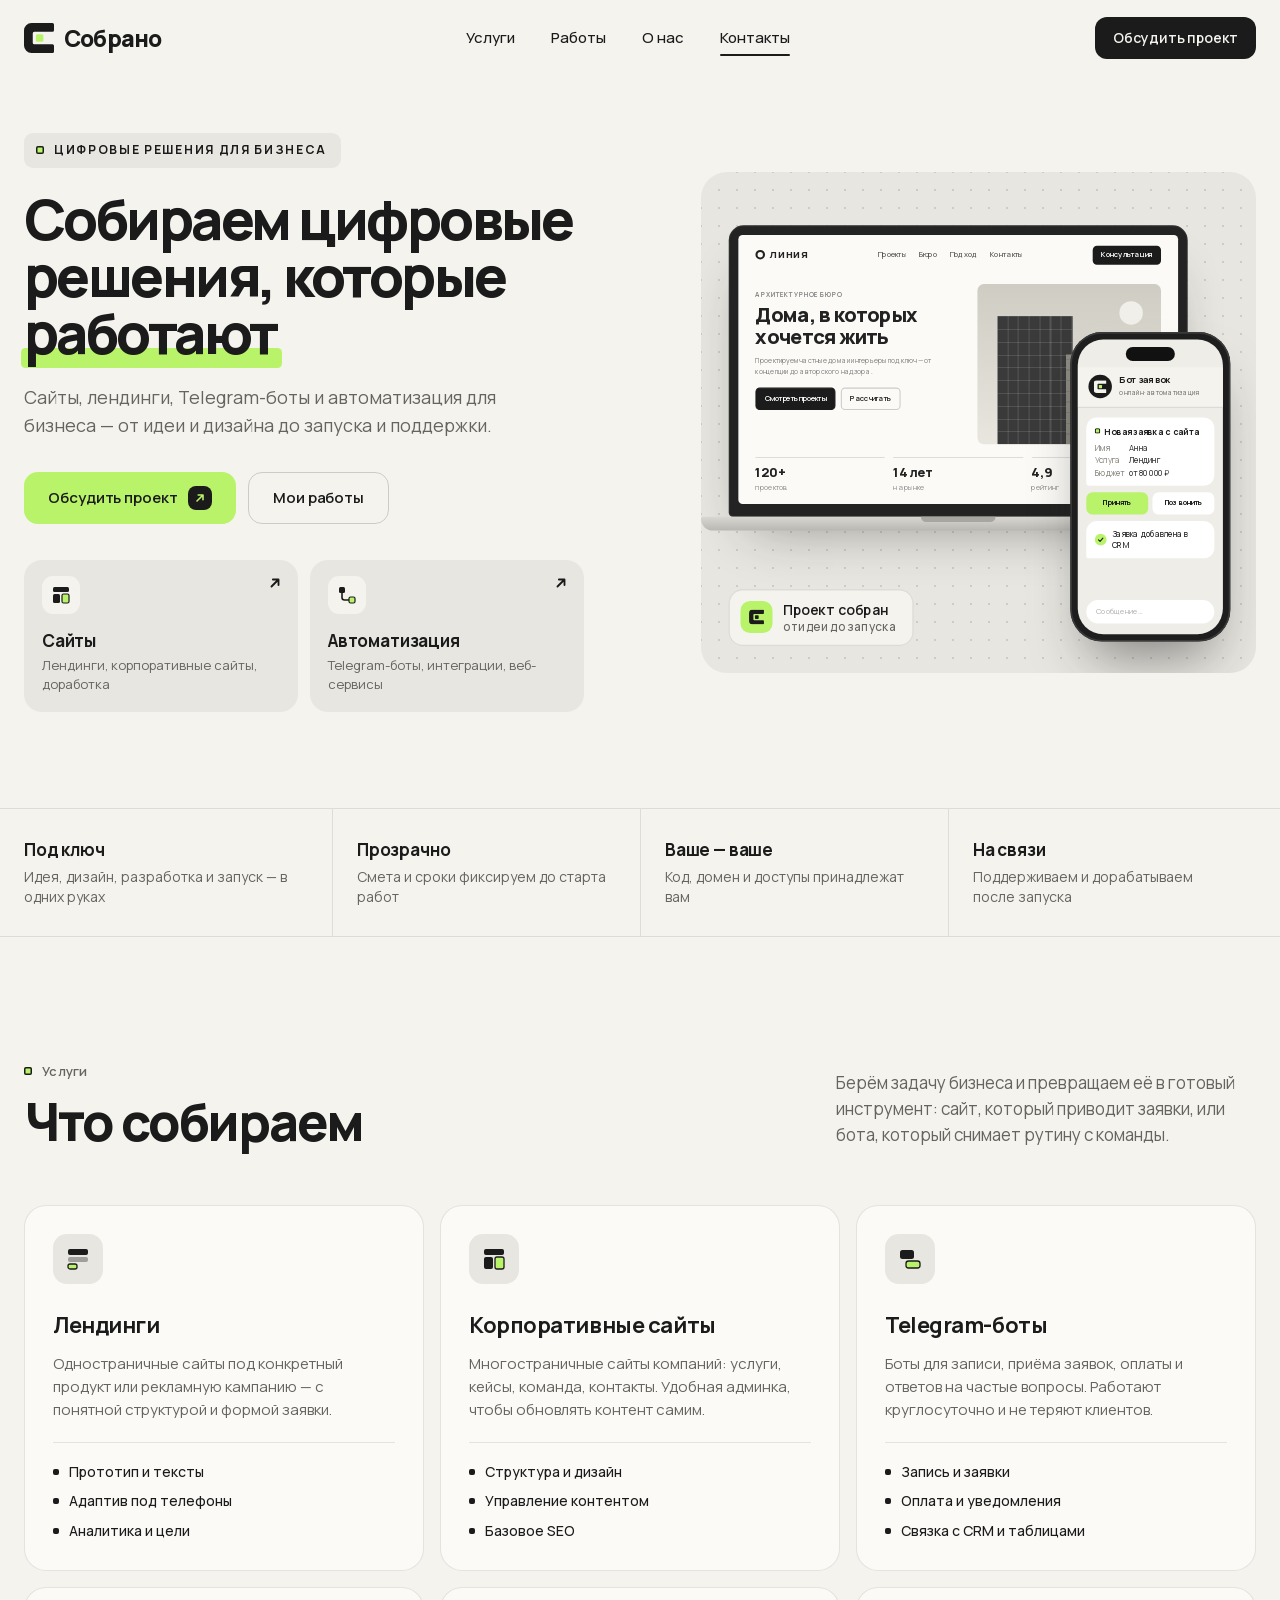
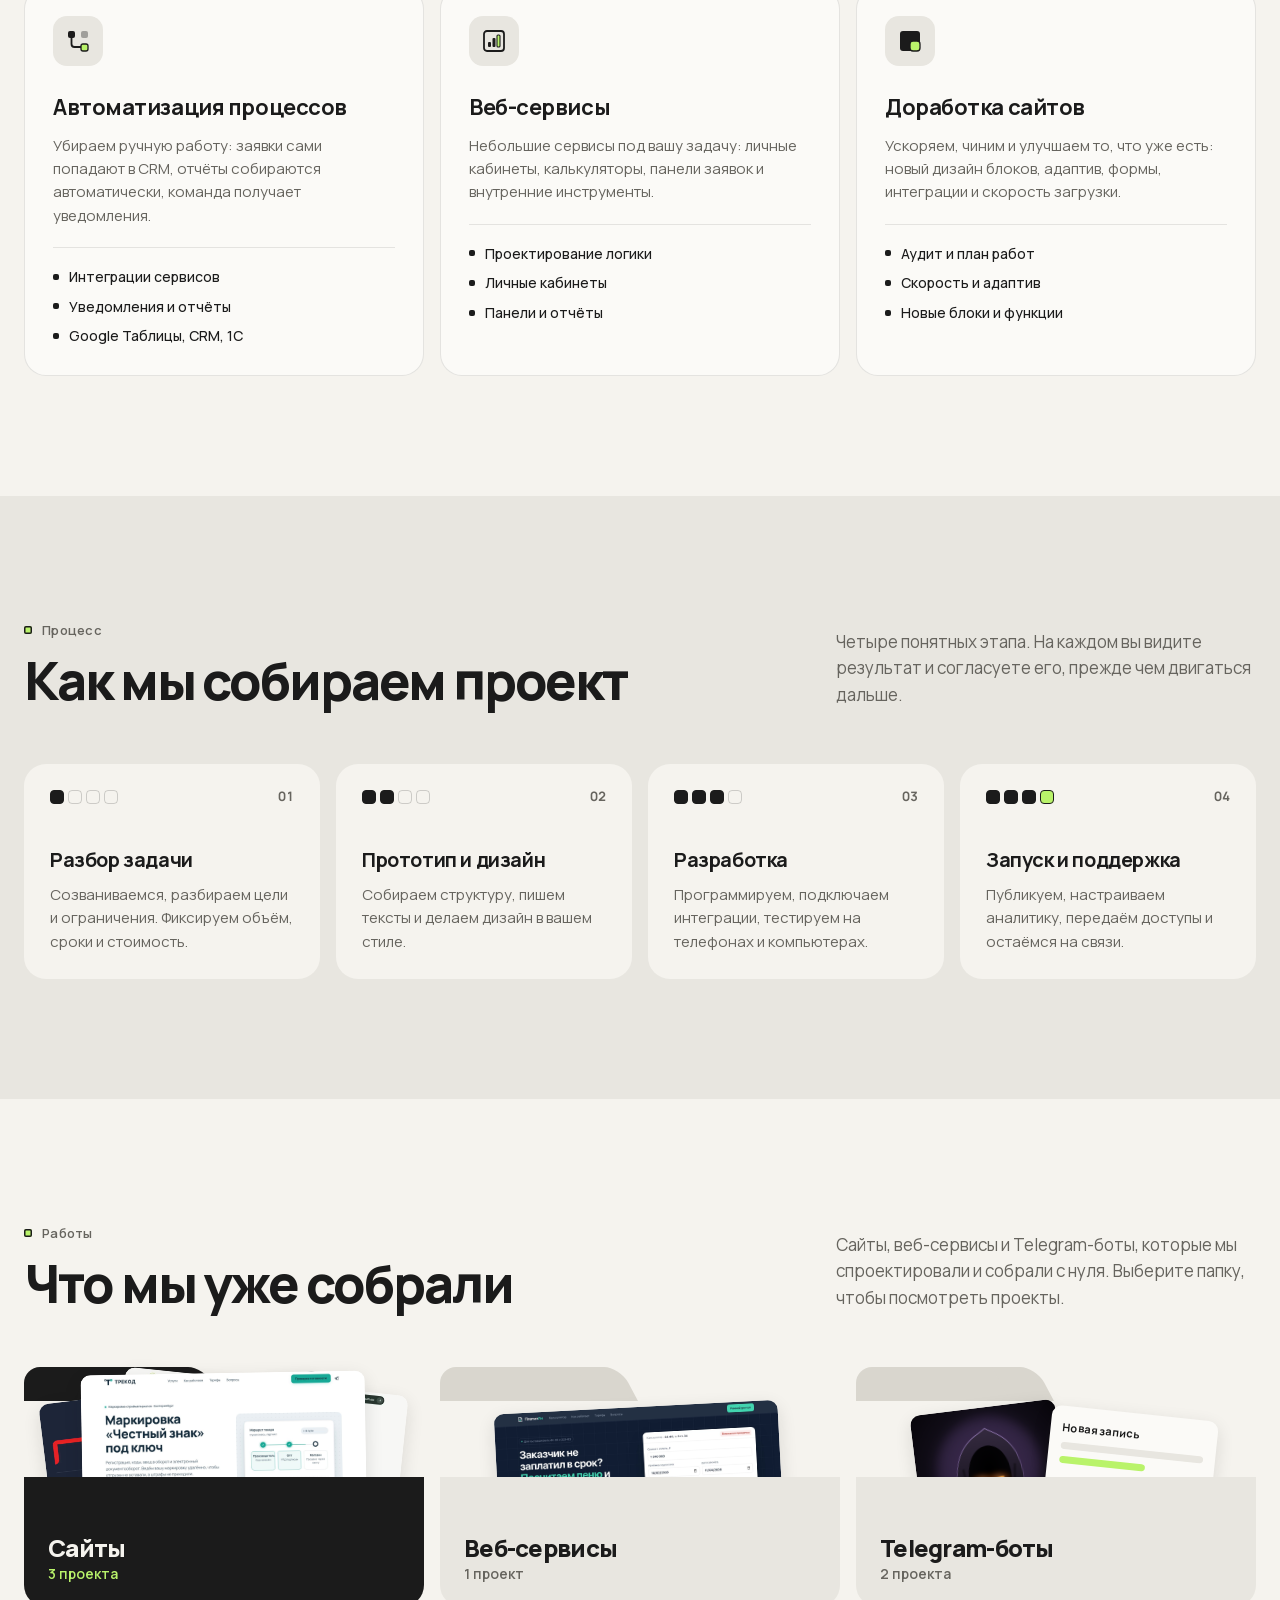
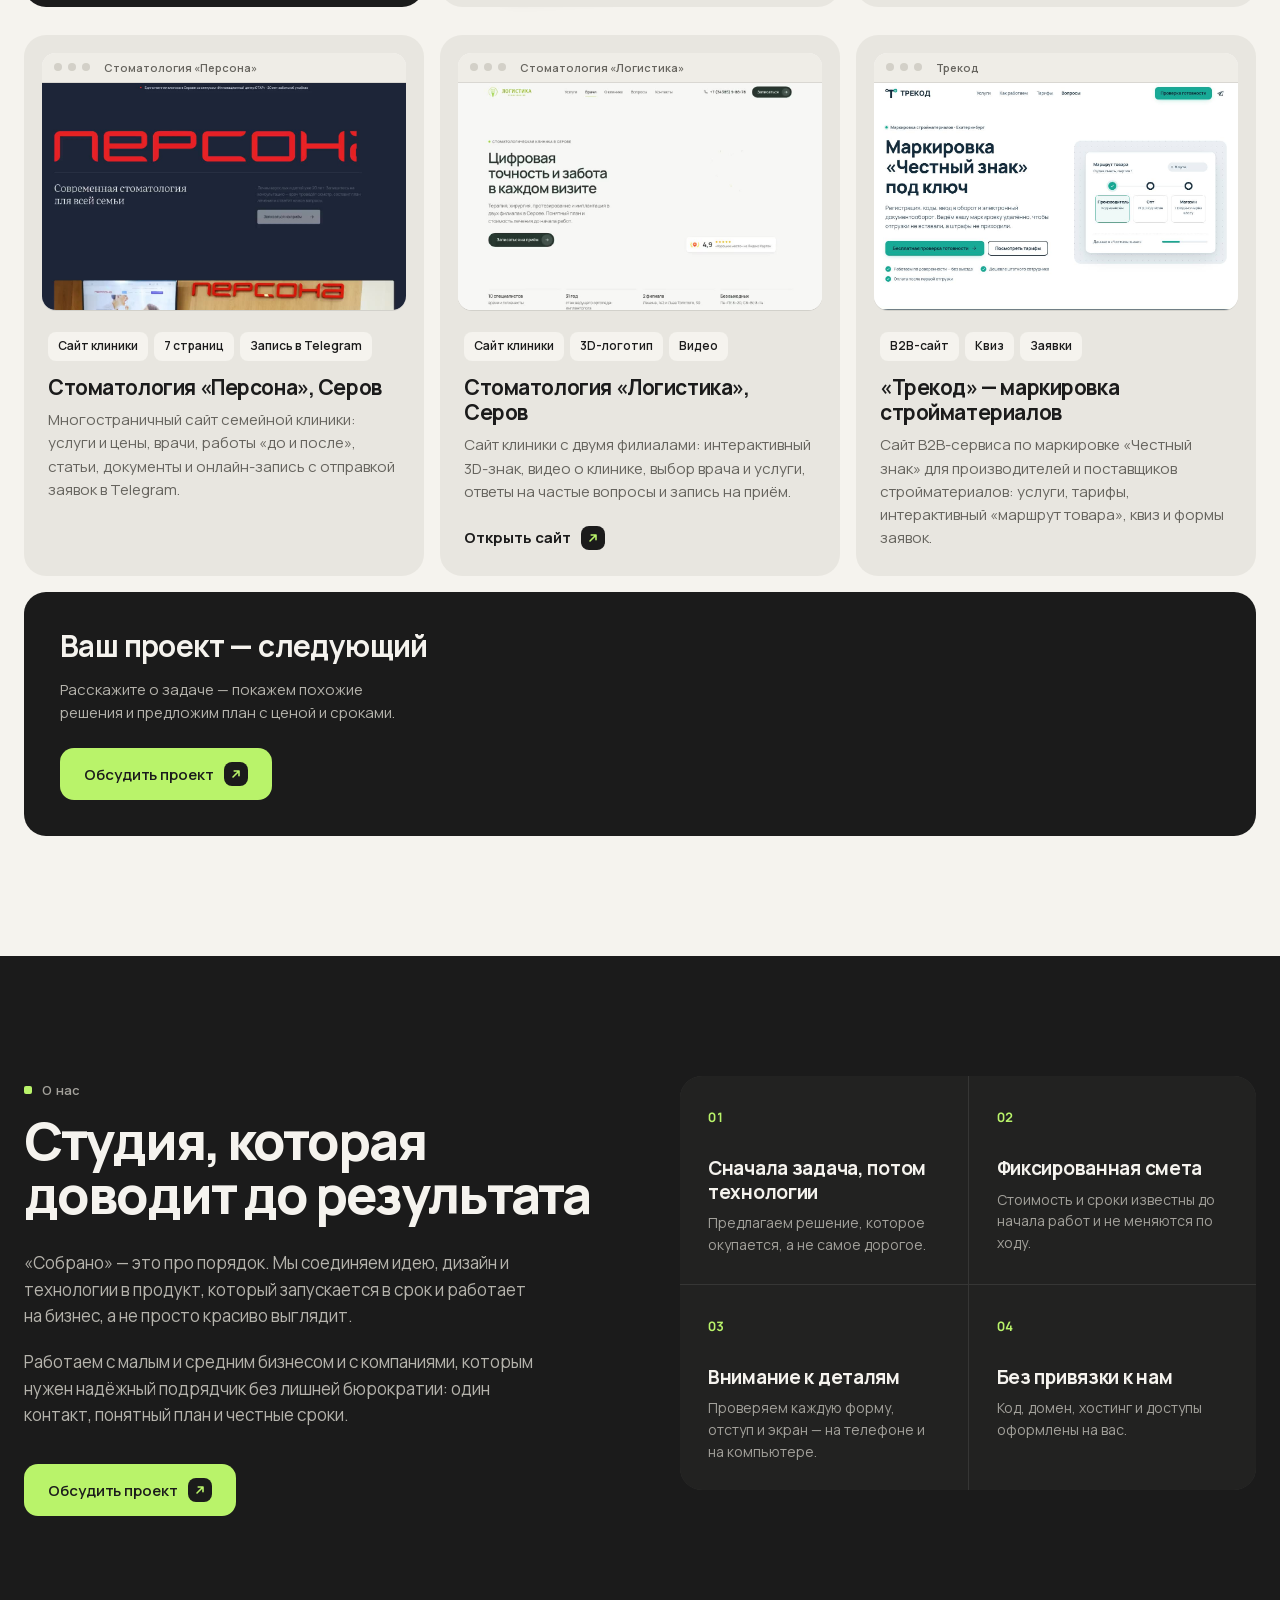
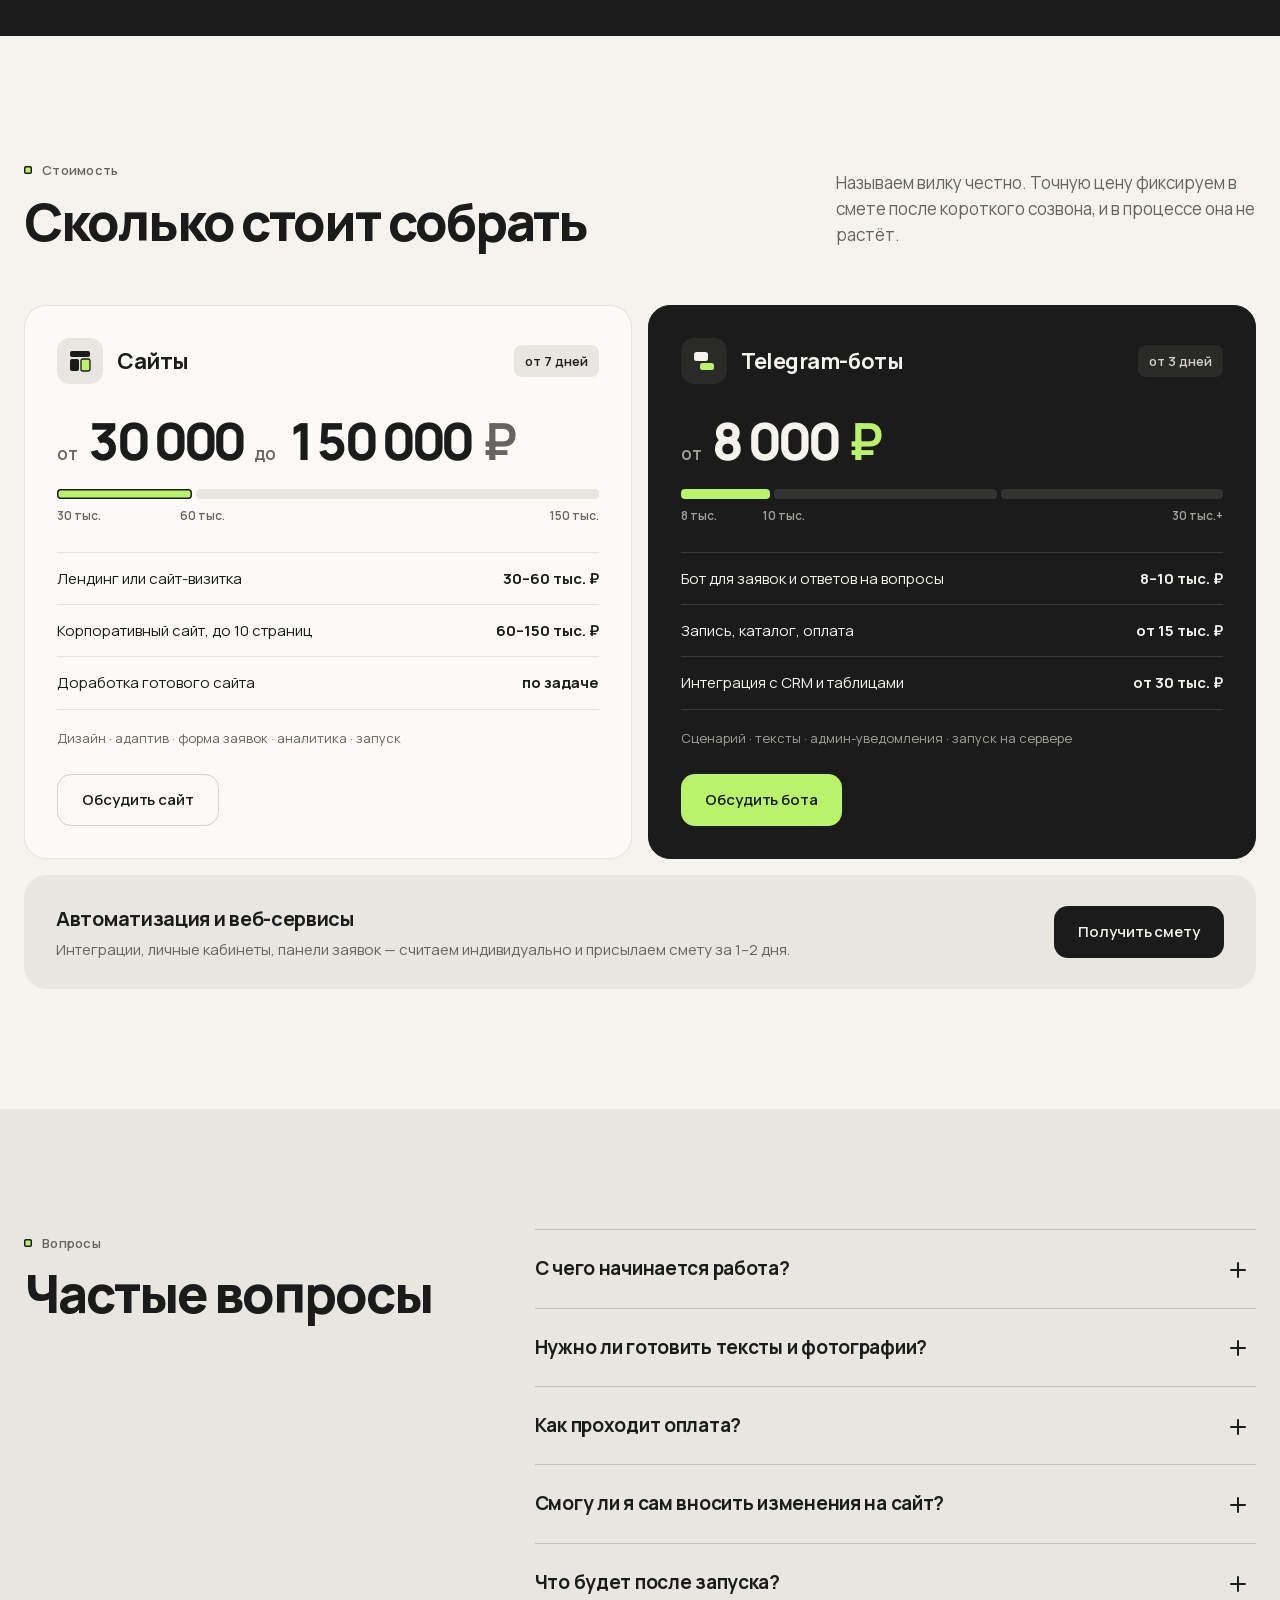
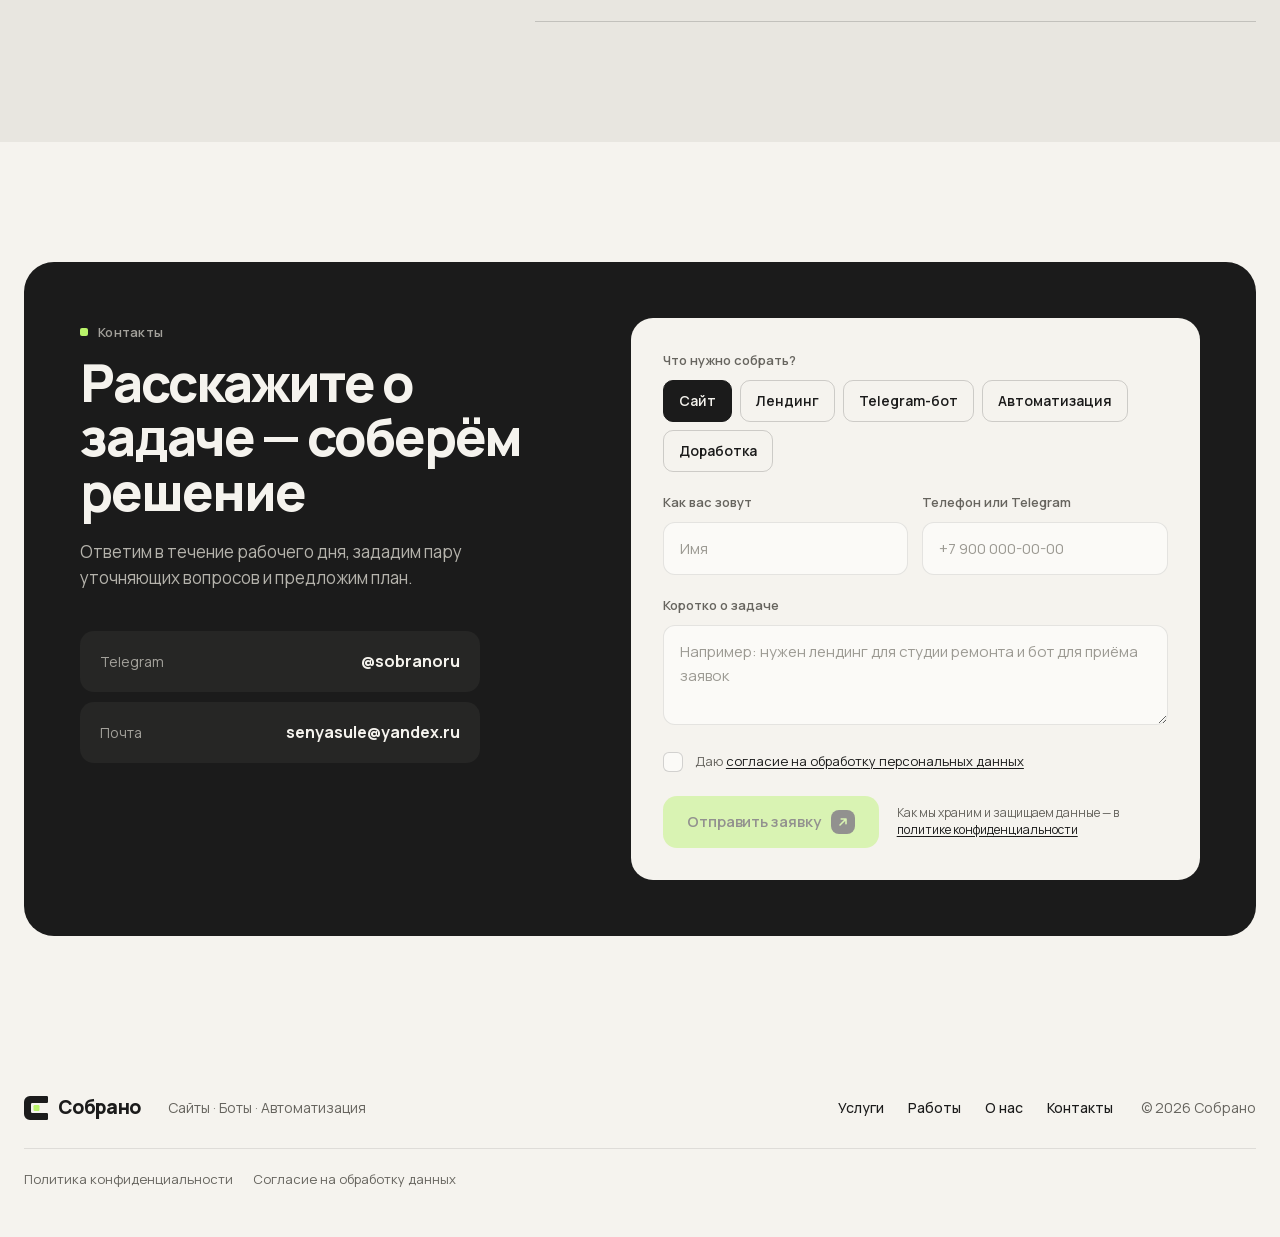
==== commit 0e57c9c5: "Обновление сайта 2026-11-04 00:35 Co-Authored-By: Claude Opus 5.5 <noreply@anthropic.com>" ====
--- a/index.html
+++ b/index.html
@@ -266,73 +266,149 @@
           <div class="label reveal">Работы</div>
           <h2 class="h2 reveal">Что мы уже собрали</h2>
         </div>
-        <p class="section__lead reveal">Сайты, которые мы спроектировали и собрали с нуля: от структуры и текстов до анимаций, мобильной версии и отправки заявок.</p>
-      </div>
-
-      <div class="works">
-        <article class="work work--wide reveal">
-          <div class="work__shot work__shot--duo">
-            <div class="vbrowser">
-              <div class="vbrowser__bar"><i></i><i></i><i></i><span>Стоматология «Персона»</span></div>
-              <video class="work-video" muted loop playsinline preload="none" poster="assets/works/persona-desktop.jpg" data-src="assets/works/persona-desktop.mp4"></video>
-            </div>
-            <div class="vphone vphone--float">
-              <video class="work-video" muted loop playsinline preload="none" poster="assets/works/persona-mobile.jpg" data-src="assets/works/persona-mobile.mp4"></video>
-            </div>
-          </div>
-          <div class="work__meta">
-            <div class="tags"><span>Сайт клиники</span><span>7 страниц</span><span>Запись в Telegram</span></div>
-            <h3>Стоматология «Персона», Серов</h3>
-            <p>Многостраничный сайт семейной клиники: услуги и цены, врачи, работы «до и после», статьи, документы и онлайн-запись с отправкой заявок в Telegram.</p>
-          </div>
-        </article>
-
-        <article class="work work--wide reveal">
-          <div class="work__shot work__shot--duo">
-            <div class="vbrowser">
-              <div class="vbrowser__bar"><i></i><i></i><i></i><span>Стоматология «Логистика»</span></div>
-              <video class="work-video" muted loop playsinline preload="none" poster="assets/works/logistika-desktop.jpg" data-src="assets/works/logistika-desktop.mp4"></video>
-            </div>
-            <div class="vphone vphone--float">
-              <video class="work-video" muted loop playsinline preload="none" poster="assets/works/logistika-mobile.jpg" data-src="assets/works/logistika-mobile.mp4"></video>
-            </div>
-          </div>
-          <div class="work__meta">
-            <div class="tags"><span>Сайт клиники</span><span>3D-логотип</span><span>Видео</span></div>
-            <h3>Стоматология «Логистика», Серов</h3>
-            <p>Сайт клиники с двумя филиалами: интерактивный 3D-знак, видео о клинике, выбор врача и услуги, ответы на частые вопросы и запись на приём.</p>
-            <a class="work__open" href="https://sulemenevarse-png.github.io/logistika/" target="_blank" rel="noopener">Открыть сайт <span class="btn__arr"><svg width="12" height="12"><use href="#arrow"/></svg></span></a>
-          </div>
-        </article>
-
-        <article class="work reveal">
-          <div class="work__shot work__shot--bot">
-            <div class="ws-chat bot-loop" aria-hidden="true">
-              <div class="ws-chat__msg ws-chat__msg--card">
-                <b>Новая запись с сайта</b>
-                <span>Анна · профгигиена</span>
-                <span>Завтра, 15:30 · филиал на Ленина</span>
+        <p class="section__lead reveal">Сайты, веб-сервисы и Telegram-боты, которые мы спроектировали и собрали с нуля. Выберите папку, чтобы посмотреть проекты.</p>
+      </div>
+
+      <div class="folders" role="tablist" aria-label="Категории работ">
+        <button class="folder reveal" type="button" role="tab" id="tab-sites" aria-controls="panel-sites" aria-selected="true" data-folder="sites">
+          <span class="folder__tab"></span>
+          <span class="folder__papers" aria-hidden="true">
+            <img src="assets/works/persona-desktop.jpg" alt="" loading="lazy">
+            <img src="assets/works/logistika-desktop.jpg" alt="" loading="lazy">
+            <img src="assets/works/trekod-desktop.jpg" alt="" loading="lazy">
+          </span>
+          <span class="folder__front">
+            <span class="folder__name">Сайты</span>
+            <span class="folder__count">3 проекта</span>
+          </span>
+        </button>
+        <button class="folder reveal" type="button" role="tab" id="tab-services" aria-controls="panel-services" aria-selected="false" tabindex="-1" data-folder="services">
+          <span class="folder__tab"></span>
+          <span class="folder__papers" aria-hidden="true">
+            <img src="assets/works/platil-desktop.jpg" alt="" loading="lazy">
+          </span>
+          <span class="folder__front">
+            <span class="folder__name">Веб-сервисы</span>
+            <span class="folder__count">1 проект</span>
+          </span>
+        </button>
+        <button class="folder reveal" type="button" role="tab" id="tab-bots" aria-controls="panel-bots" aria-selected="false" tabindex="-1" data-folder="bots">
+          <span class="folder__tab"></span>
+          <span class="folder__papers folder__papers--bots" aria-hidden="true">
+            <img src="assets/works/morok-avatar.png" alt="" loading="lazy">
+            <span class="folder__paper-chat"><b>Новая запись</b><i></i><i></i></span>
+          </span>
+          <span class="folder__front">
+            <span class="folder__name">Telegram-боты</span>
+            <span class="folder__count">2 проекта</span>
+          </span>
+        </button>
+      </div>
+
+      <!-- Сайты -->
+      <div class="folder-panel" role="tabpanel" id="panel-sites" aria-labelledby="tab-sites">
+        <div class="cases">
+          <article class="case">
+            <div class="case__shot">
+              <div class="case__bar"><i></i><i></i><i></i><span>Стоматология «Персона»</span></div>
+              <video class="work-video" muted loop playsinline preload="none" poster="assets/works/persona-desktop.jpg" data-src="assets/works/persona-desktop.mp4" aria-label="Прокрутка сайта стоматологии «Персона»"></video>
+            </div>
+            <div class="case__meta">
+              <div class="tags"><span>Сайт клиники</span><span>7 страниц</span><span>Запись в Telegram</span></div>
+              <h3>Стоматология «Персона», Серов</h3>
+              <p>Многостраничный сайт семейной клиники: услуги и цены, врачи, работы «до и после», статьи, документы и онлайн-запись с отправкой заявок в Telegram.</p>
+            </div>
+          </article>
+          <article class="case">
+            <div class="case__shot">
+              <div class="case__bar"><i></i><i></i><i></i><span>Стоматология «Логистика»</span></div>
+              <video class="work-video" muted loop playsinline preload="none" poster="assets/works/logistika-desktop.jpg" data-src="assets/works/logistika-desktop.mp4" aria-label="Прокрутка сайта стоматологии «Логистика»"></video>
+            </div>
+            <div class="case__meta">
+              <div class="tags"><span>Сайт клиники</span><span>3D-логотип</span><span>Видео</span></div>
+              <h3>Стоматология «Логистика», Серов</h3>
+              <p>Сайт клиники с двумя филиалами: интерактивный 3D-знак, видео о клинике, выбор врача и услуги, ответы на частые вопросы и запись на приём.</p>
+              <a class="work__open" href="https://sulemenevarse-png.github.io/logistika/" target="_blank" rel="noopener">Открыть сайт <span class="btn__arr"><svg width="12" height="12"><use href="#arrow"/></svg></span></a>
+            </div>
+          </article>
+          <article class="case">
+            <div class="case__shot">
+              <div class="case__bar"><i></i><i></i><i></i><span>Трекод</span></div>
+              <img class="case__scroll" src="assets/works/trekod-full.jpg" alt="Сайт сервиса «Трекод»" loading="lazy">
+            </div>
+            <div class="case__meta">
+              <div class="tags"><span>B2B-сайт</span><span>Квиз</span><span>Заявки</span></div>
+              <h3>«Трекод» — маркировка стройматериалов</h3>
+              <p>Сайт B2B-сервиса по маркировке «Честный знак» для производителей и поставщиков стройматериалов: услуги, тарифы, интерактивный «маршрут товара», квиз и формы заявок.</p>
+            </div>
+          </article>
+        </div>
+      </div>
+
+      <!-- Веб-сервисы -->
+      <div class="folder-panel" role="tabpanel" id="panel-services" aria-labelledby="tab-services" hidden>
+        <div class="cases">
+          <article class="case case--wide">
+            <div class="case__shot">
+              <div class="case__bar"><i></i><i></i><i></i><span>ПлатилЛи</span></div>
+              <img class="case__scroll" src="assets/works/platil-full.jpg" alt="Сайт сервиса «ПлатилЛи» с калькулятором пени" loading="lazy">
+            </div>
+            <div class="case__meta">
+              <div class="tags"><span>Веб-сервис</span><span>Калькулятор</span><span>Личный кабинет</span></div>
+              <h3>«ПлатилЛи» — контроль оплаты госконтрактов</h3>
+              <p>Сервис для поставщиков по 44-ФЗ и 223-ФЗ: показывает срок оплаты по контракту, отмечает возможную просрочку, предварительно считает пеню и готовит черновики документов. Сделали сам сервис и его сайт с калькулятором.</p>
+              <a class="work__open" href="https://sulemenevarse-png.github.io/platil/" target="_blank" rel="noopener">Открыть сайт <span class="btn__arr"><svg width="12" height="12"><use href="#arrow"/></svg></span></a>
+            </div>
+          </article>
+        </div>
+      </div>
+
+      <!-- Telegram-боты -->
+      <div class="folder-panel" role="tabpanel" id="panel-bots" aria-labelledby="tab-bots" hidden>
+        <div class="cases">
+          <article class="case">
+            <div class="case__shot case__shot--morok">
+              <img class="case__avatar" src="assets/works/morok-avatar.png" alt="Аватар бота «Морок»" loading="lazy">
+              <div class="case__chat case__chat--dark chat-loop" aria-hidden="true">
+                <span class="m">Туман сгущается у брода. За частоколом кто-то зовёт тебя по имени. Что делаешь?</span>
+                <span class="me">Зажигаю факел и иду к воротам</span>
+                <span class="typing"><i></i><i></i><i></i></span>
+                <span class="m">Пламя дрожит. Из тумана выходит девочка в мокрой рубахе — но следов на грязи за ней нет.</span>
+                <span class="me">Достаю серебряную монету</span>
               </div>
-              <div class="ws-chat__slots"><span class="on">Подтвердить</span><span>Перезвонить</span></div>
-              <div class="ws-chat__me">Подтвердить</div>
-              <div class="ws-chat__typing"><i></i><i></i><i></i></div>
-              <div class="ws-chat__ok"><span class="tick"><svg width="8" height="8"><use href="#check"/></svg></span>Запись подтверждена, пациенту ушло напоминание</div>
-            </div>
-          </div>
-          <div class="work__meta">
-            <div class="tags"><span>Telegram-бот</span><span>Автоматизация</span></div>
-            <h3>Заявки с сайта — сразу в Telegram</h3>
-            <p>Администратор получает запись в мессенджер и подтверждает её одной кнопкой. Ни одна заявка не теряется в почте.</p>
-          </div>
-        </article>
-
-        <a class="work work--next reveal" href="#contacts">
-          <div class="work__next-mods" aria-hidden="true"><i></i><i></i><i></i><i class="lime"></i></div>
-          <h3>Ваш проект — следующий</h3>
-          <p>Расскажите о задаче — покажем похожие решения и предложим план с ценой и сроками.</p>
-          <span class="btn btn--lime">Обсудить проект <span class="btn__arr"><svg width="12" height="12"><use href="#arrow"/></svg></span></span>
-        </a>
-      </div>
+            </div>
+            <div class="case__meta">
+              <div class="tags"><span>Telegram-бот</span><span>Игра</span><span>ИИ</span></div>
+              <h3>«Морок» — ИИ-мастер ролевых игр</h3>
+              <p>Бот ведёт текстовые ролевые игры в тёмном фэнтези — в групповом чате на 2–5 друзей или в личке. Сам описывает мир, персонажей и последствия решений игроков.</p>
+              <a class="work__open" href="https://t.me/morok_rpg_bot" target="_blank" rel="noopener">Открыть в Telegram <span class="btn__arr"><svg width="12" height="12"><use href="#arrow"/></svg></span></a>
+            </div>
+          </article>
+          <article class="case">
+            <div class="case__shot case__shot--chat">
+              <div class="case__chat chat-loop" aria-hidden="true">
+                <span class="m card"><b>Новая запись с сайта</b><small>Анна · профгигиена</small><small>Завтра, 15:30 · филиал на Ленина</small></span>
+                <span class="btns"><span class="on">Подтвердить</span><span>Перезвонить</span></span>
+                <span class="me">Подтвердить</span>
+                <span class="typing"><i></i><i></i><i></i></span>
+                <span class="m ok"><span class="tick"><svg width="8" height="8"><use href="#check"/></svg></span>Запись подтверждена, пациенту ушло напоминание</span>
+              </div>
+            </div>
+            <div class="case__meta">
+              <div class="tags"><span>Telegram-бот</span><span>Автоматизация</span></div>
+              <h3>Заявки с сайта — сразу в Telegram</h3>
+              <p>Администратор клиники получает запись в мессенджер и подтверждает её одной кнопкой. Ни одна заявка не теряется в почте.</p>
+            </div>
+          </article>
+        </div>
+      </div>
+
+      <a class="work work--next works__cta reveal" href="#contacts">
+        <div class="work__next-mods" aria-hidden="true"><i></i><i></i><i></i><i class="lime"></i></div>
+        <h3>Ваш проект — следующий</h3>
+        <p>Расскажите о задаче — покажем похожие решения и предложим план с ценой и сроками.</p>
+        <span class="btn btn--lime">Обсудить проект <span class="btn__arr"><svg width="12" height="12"><use href="#arrow"/></svg></span></span>
+      </a>
     </div>
   </section>
 
--- a/assets/styles.css
+++ b/assets/styles.css
@@ -386,7 +386,7 @@
 .toast {
   position: fixed; top: 16px; left: 50%; z-index: 100;
   display: flex; align-items: center; gap: 12px; width: max-content; max-width: calc(100% - 32px);
-  padding: 12px 22px 12px 12px; border-radius: 18px; background: var(--lime); color: var(--ink);
+  padding: 10px 22px 10px 10px; border-radius: 999px; background: var(--lime); color: var(--ink);
   box-shadow: 0 18px 40px -12px rgba(27, 27, 27, .35); pointer-events: none;
   opacity: 0; visibility: hidden; transform: translate(-50%, calc(-100% - 24px));
   transition: transform .45s var(--ease), opacity .3s, visibility 0s .45s;
@@ -394,7 +394,6 @@
 .toast.is-shown { opacity: 1; visibility: visible; transform: translate(-50%, 0); transition: transform .45s var(--ease), opacity .3s; }
 .toast__icon { width: 34px; height: 34px; border-radius: 50%; background: var(--ink); color: var(--lime); display: grid; place-items: center; flex: none; }
 .toast b { display: block; font-size: 15px; font-weight: 700; line-height: 1.3; }
-.toast small { display: block; font-size: 13px; line-height: 1.35; color: rgba(27, 27, 27, .72); }
 
 /* ---------- Reveal ---------- */
 .js .reveal { opacity: 0; transform: translateY(18px); transition: opacity .7s var(--ease), transform .7s var(--ease); }
@@ -616,3 +615,135 @@
   .work--next h3 { font-size: 24px; }
 }
 .hp { position: absolute !important; left: -10000px; width: 1px; height: 1px; overflow: hidden; }
+
+/* ==========================================================
+   Работы — папки (2026-11)
+   ========================================================== */
+.folders { display: grid; grid-template-columns: repeat(3, 1fr); gap: 16px; margin-bottom: 28px; }
+.folder {
+  position: relative; display: block; height: 240px; padding: 0; border: 0; background: none; cursor: pointer; text-align: left;
+  transition: transform .35s var(--ease);
+}
+.folder:hover { transform: translateY(-4px); }
+.folder__tab {
+  position: absolute; left: 0; top: 0; width: 44%; height: 34px;
+  background: #D9D6CE; border-radius: 16px 16px 0 0;
+  transition: background-color .25s;
+}
+.folder__tab::after { content: ""; position: absolute; right: -22px; top: 0; width: 44px; height: 34px; background: inherit; border-radius: 0 16px 0 0; transform: skewX(28deg); transform-origin: bottom left; }
+.folder__papers { position: absolute; left: 18px; right: 18px; top: 22px; bottom: 60px; z-index: 1; }
+.folder__papers img, .folder__paper-chat {
+  position: absolute; left: 50%; top: 0; width: 78%; aspect-ratio: 16 / 10; object-fit: cover; object-position: top;
+  border-radius: 10px; background: var(--white); box-shadow: 0 6px 18px rgba(27, 27, 27, .12);
+  transform: translateX(-50%) translateY(18px) rotate(0); transition: transform .45s var(--ease);
+}
+.folder__papers img:nth-child(1) { transform: translateX(-62%) translateY(20px) rotate(-6deg); }
+.folder__papers img:nth-child(2) { transform: translateX(-40%) translateY(14px) rotate(5deg); }
+.folder__papers img:nth-child(3) { transform: translateX(-50%) translateY(26px) rotate(-1deg); }
+.folder__papers img:only-child { transform: translateX(-50%) translateY(18px) rotate(-3deg); }
+.folder:hover .folder__papers img:nth-child(1), .folder[aria-selected="true"] .folder__papers img:nth-child(1) { transform: translateX(-62%) translateY(-2px) rotate(-7deg); }
+.folder:hover .folder__papers img:nth-child(2), .folder[aria-selected="true"] .folder__papers img:nth-child(2) { transform: translateX(-38%) translateY(-8px) rotate(6deg); }
+.folder:hover .folder__papers img:nth-child(3), .folder[aria-selected="true"] .folder__papers img:nth-child(3) { transform: translateX(-50%) translateY(-16px) rotate(-1deg); }
+.folder:hover .folder__papers img:only-child, .folder[aria-selected="true"] .folder__papers img:only-child { transform: translateX(-50%) translateY(-12px) rotate(-4deg); }
+.folder__papers--bots img { width: 40%; aspect-ratio: 1; transform: translateX(-95%) translateY(18px) rotate(-7deg) !important; }
+.folder__paper-chat { width: 46%; aspect-ratio: auto; height: 76%; left: 52%; transform: translateX(-10%) translateY(24px) rotate(6deg); padding: 12px; display: flex; flex-direction: column; gap: 7px; font-style: normal; }
+.folder__paper-chat b { font-size: 11px; }
+.folder__paper-chat i { display: block; height: 7px; border-radius: 4px; background: var(--card); }
+.folder__paper-chat i:last-child { width: 60%; background: var(--lime); }
+.folder:hover .folder__papers--bots img, .folder[aria-selected="true"] .folder__papers--bots img { transform: translateX(-100%) translateY(-8px) rotate(-10deg) !important; }
+.folder:hover .folder__paper-chat, .folder[aria-selected="true"] .folder__paper-chat { transform: translateX(-6%) translateY(-6px) rotate(8deg); }
+.folder__front {
+  position: absolute; left: 0; right: 0; bottom: 0; top: 30px; z-index: 2;
+  display: flex; flex-direction: column; justify-content: flex-end; gap: 2px; padding: 22px 24px;
+  border-radius: 0 var(--radius) var(--radius) var(--radius);
+}
+.folder__front::before { content: ""; position: absolute; inset: 38% 0 0 0; border-radius: 0 0 var(--radius) var(--radius); background: var(--card); z-index: -1; transition: background-color .25s; }
+.folder__name { position: relative; font-size: 24px; font-weight: 800; letter-spacing: -.03em; line-height: 1.1; }
+.folder__count { position: relative; font-size: 14px; font-weight: 600; color: var(--muted); }
+.folder[aria-selected="true"] .folder__tab, .folder[aria-selected="true"] .folder__front::before { background-color: var(--ink); }
+.folder[aria-selected="true"] .folder__name { color: var(--bg); }
+.folder[aria-selected="true"] .folder__count { color: var(--lime); }
+.folder:focus-visible { outline: 2px solid var(--ink); outline-offset: 4px; border-radius: var(--radius); }
+
+.folder-panel { animation: folder-open .45s var(--ease) both; }
+.folder-panel[hidden] { display: none; }
+@keyframes folder-open { from { opacity: 0; transform: translateY(10px); } to { opacity: 1; transform: none; } }
+
+.cases { display: grid; grid-template-columns: repeat(3, 1fr); gap: 16px; }
+.case { display: flex; flex-direction: column; background: var(--card); border-radius: var(--radius); overflow: hidden; }
+.case--wide { grid-column: 1 / -1; display: grid; grid-template-columns: 1.4fr 1fr; align-items: center; }
+.case__shot { position: relative; margin: 18px 18px 0; border-radius: 14px; overflow: hidden; background: var(--white); box-shadow: 0 1px 0 var(--line); }
+.case--wide .case__shot { margin: 22px; }
+.case__bar { display: flex; align-items: center; gap: 6px; height: 30px; padding: 0 12px; background: #EFEDE7; border-bottom: 1px solid var(--line); }
+.case__bar i { width: 8px; height: 8px; border-radius: 50%; background: #D3D0C8; }
+.case__bar span { margin-left: 8px; font-size: 11px; font-weight: 600; color: var(--muted); white-space: nowrap; overflow: hidden; text-overflow: ellipsis; }
+.case__shot img { width: 100%; aspect-ratio: 16 / 10; object-fit: cover; object-position: top; transition: transform .6s var(--ease); }
+.case:hover .case__shot img { transform: scale(1.03); }
+.case__meta { padding: 22px 24px 26px; display: flex; flex-direction: column; flex: 1; }
+.case h3 { font-size: 21px; font-weight: 700; letter-spacing: -.02em; line-height: 1.2; margin-top: 14px; }
+.case--wide h3 { font-size: 28px; }
+.case p { color: var(--muted); font-size: 15px; margin-top: 8px; }
+.case .work__open { margin-top: auto; padding-top: 18px; }
+
+.case__shot--morok { background: #14111C; display: flex; align-items: center; gap: 0; aspect-ratio: 16 / 10.9; }
+.case__shot--morok .case__avatar { width: 46%; height: 100%; aspect-ratio: auto; object-fit: cover; object-position: center; }
+.case:hover .case__shot--morok .case__avatar { transform: scale(1.05); }
+.case__shot--chat { background: #EFEDE7; aspect-ratio: 16 / 10.9; display: flex; align-items: center; justify-content: center; }
+.case__chat { display: flex; flex-direction: column; gap: 7px; width: 100%; padding: 16px; font-size: 12.5px; line-height: 1.4; }
+.case__shot--chat .case__chat { max-width: 300px; }
+.case__chat .m { align-self: flex-start; max-width: 92%; background: #fff; border-radius: 13px 13px 13px 4px; padding: 9px 11px; }
+.case__chat .m.card { display: grid; gap: 2px; }
+.case__chat .m.card small { color: var(--muted); font-size: 11.5px; }
+.case__chat .m.ok { display: flex; align-items: center; gap: 8px; font-weight: 600; }
+.case__chat .m.ok .tick { flex: none; width: 16px; height: 16px; border-radius: 50%; background: var(--lime); display: grid; place-items: center; }
+.case__chat .me { align-self: flex-end; background: var(--ink); color: var(--bg); border-radius: 13px 13px 4px 13px; padding: 8px 11px; font-weight: 600; }
+.case__chat .btns { display: grid; grid-template-columns: 1fr 1fr; gap: 5px; }
+.case__chat .btns span { text-align: center; padding: 7px 0; border-radius: 9px; background: #fff; font-weight: 600; font-size: 11.5px; }
+.case__chat .btns .on { background: var(--lime); }
+.case__chat--dark { width: 54%; padding: 14px; }
+.case__chat--dark .m { background: #2A2438; color: #E9E4F5; }
+.case__chat--dark .me { background: #F2A54A; color: #1B1220; }
+
+.works__cta { display: flex; margin-top: 16px; min-height: 0; border-radius: var(--radius); }
+.works__cta .work__next-mods { display: none; }
+.works__cta h3 { margin-top: 0; }
+
+@media (max-width: 1024px) {
+  .cases { grid-template-columns: 1fr 1fr; }
+  .case--wide { grid-template-columns: 1fr; }
+}
+@media (max-width: 760px) {
+  .folders { grid-template-columns: 1fr; gap: 10px; }
+  .folder { height: 150px; overflow: hidden; border-radius: 16px var(--radius) var(--radius) var(--radius); }
+  .folder:hover { transform: none; }
+  .folder__papers { left: auto; right: 8px; width: 46%; top: 16px; bottom: 30px; z-index: 3; }
+  .folder__papers img { width: 100%; }
+  .folder__papers--bots img { width: 52%; }
+  .folder__paper-chat { width: 56%; }
+  .folder__front { padding: 18px 20px; }
+  .folder__front::before { inset: 0; border-radius: 0 var(--radius) var(--radius) var(--radius); }
+  .folder__name { font-size: 21px; }
+  .cases { grid-template-columns: 1fr; }
+  .case--wide h3 { font-size: 22px; }
+}
+@media (prefers-reduced-motion: reduce) {
+  .folder, .folder__papers img, .folder__paper-chat, .case__shot img, .folder-panel { transition: none; animation: none; }
+}
+
+/* Работы: живые превью */
+.case__shot video { display: block; width: 100%; aspect-ratio: 16 / 10; object-fit: cover; object-position: top; background: var(--white); }
+.case__shot img.case__scroll { object-position: 50% 0%; animation: shotscroll 30s ease-in-out infinite; }
+.case:hover .case__shot img.case__scroll { transform: none; }
+@keyframes shotscroll { 0%, 6% { object-position: 50% 0%; } 47%, 53% { object-position: 50% 100%; } 94%, 100% { object-position: 50% 0%; } }
+.case__chat .typing { align-self: flex-start; display: inline-flex; gap: 4px; padding: 10px 12px; border-radius: 13px 13px 13px 4px; background: #fff; }
+.case__chat--dark .typing { background: #2A2438; }
+.case__chat .typing i { width: 6px; height: 6px; border-radius: 50%; background: var(--muted); animation: typing 1s infinite; }
+.case__chat .typing i:nth-child(2) { animation-delay: .15s; }
+.case__chat .typing i:nth-child(3) { animation-delay: .3s; }
+.chat-loop.is-running > * { opacity: 0; transform: translateY(8px); transition: opacity .4s var(--ease), transform .4s var(--ease); }
+.chat-loop.is-running > .is-shown { opacity: 1; transform: none; }
+.chat-loop.is-running > .typing { display: none; }
+.chat-loop.is-running > .typing.is-shown { display: inline-flex; }
+.case__shot--morok .case__chat--dark { font-size: 11.5px; gap: 6px; }
+@media (prefers-reduced-motion: reduce) { .case__shot img.case__scroll { animation: none; } }
+.case__shot--morok .case__chat--dark { align-self: stretch; justify-content: flex-end; overflow: hidden; }
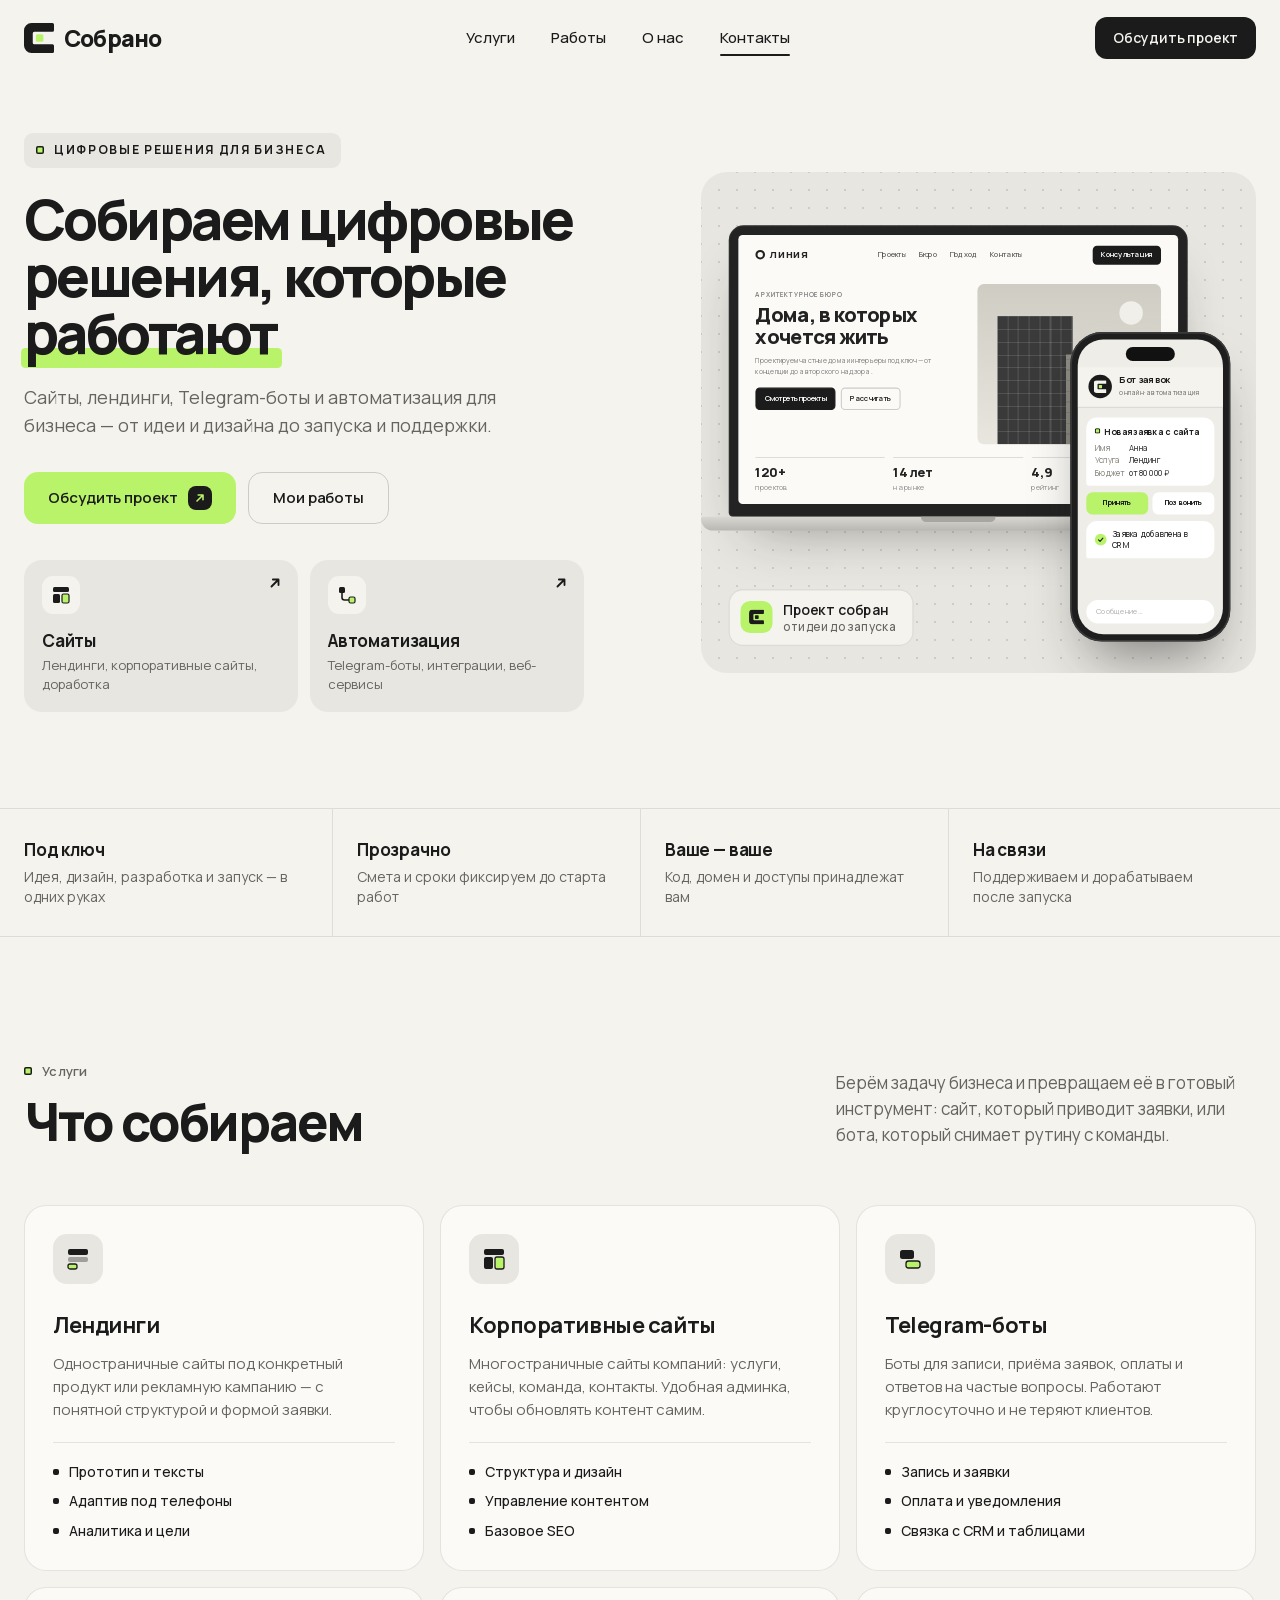
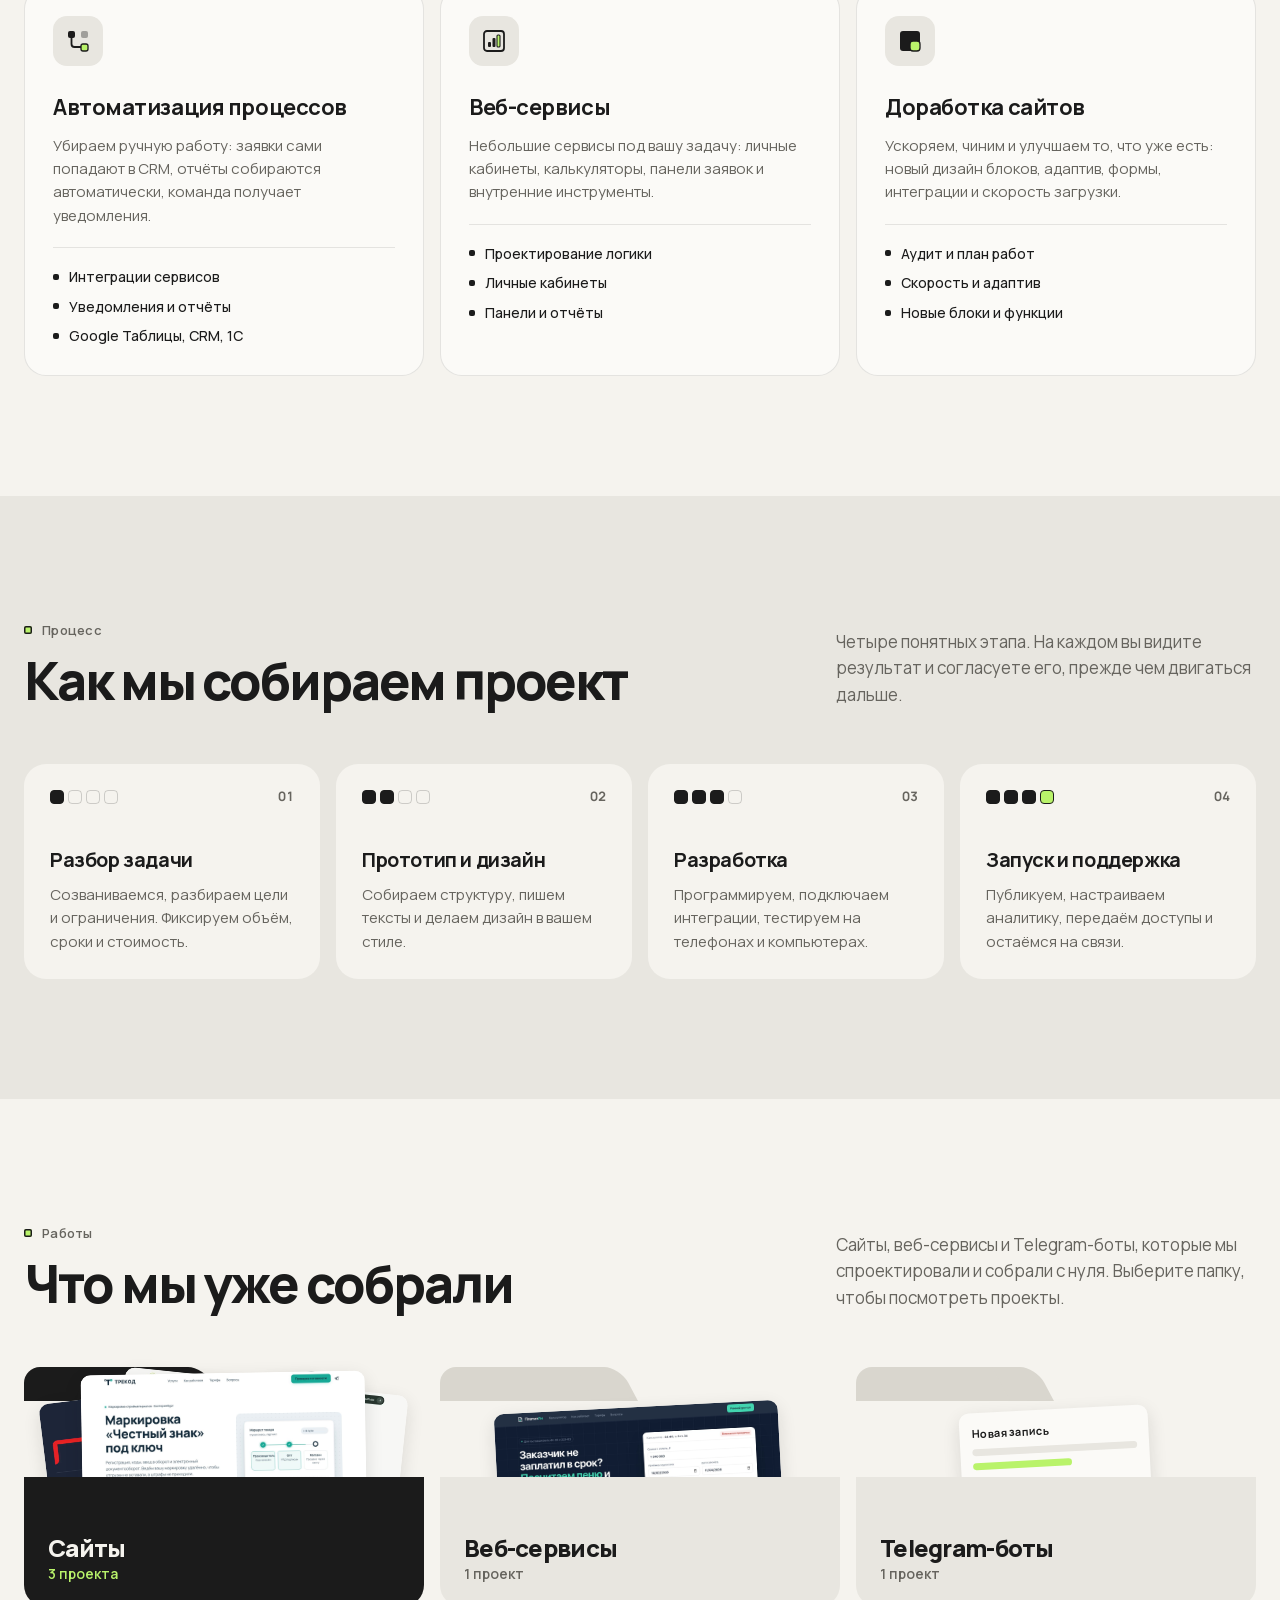
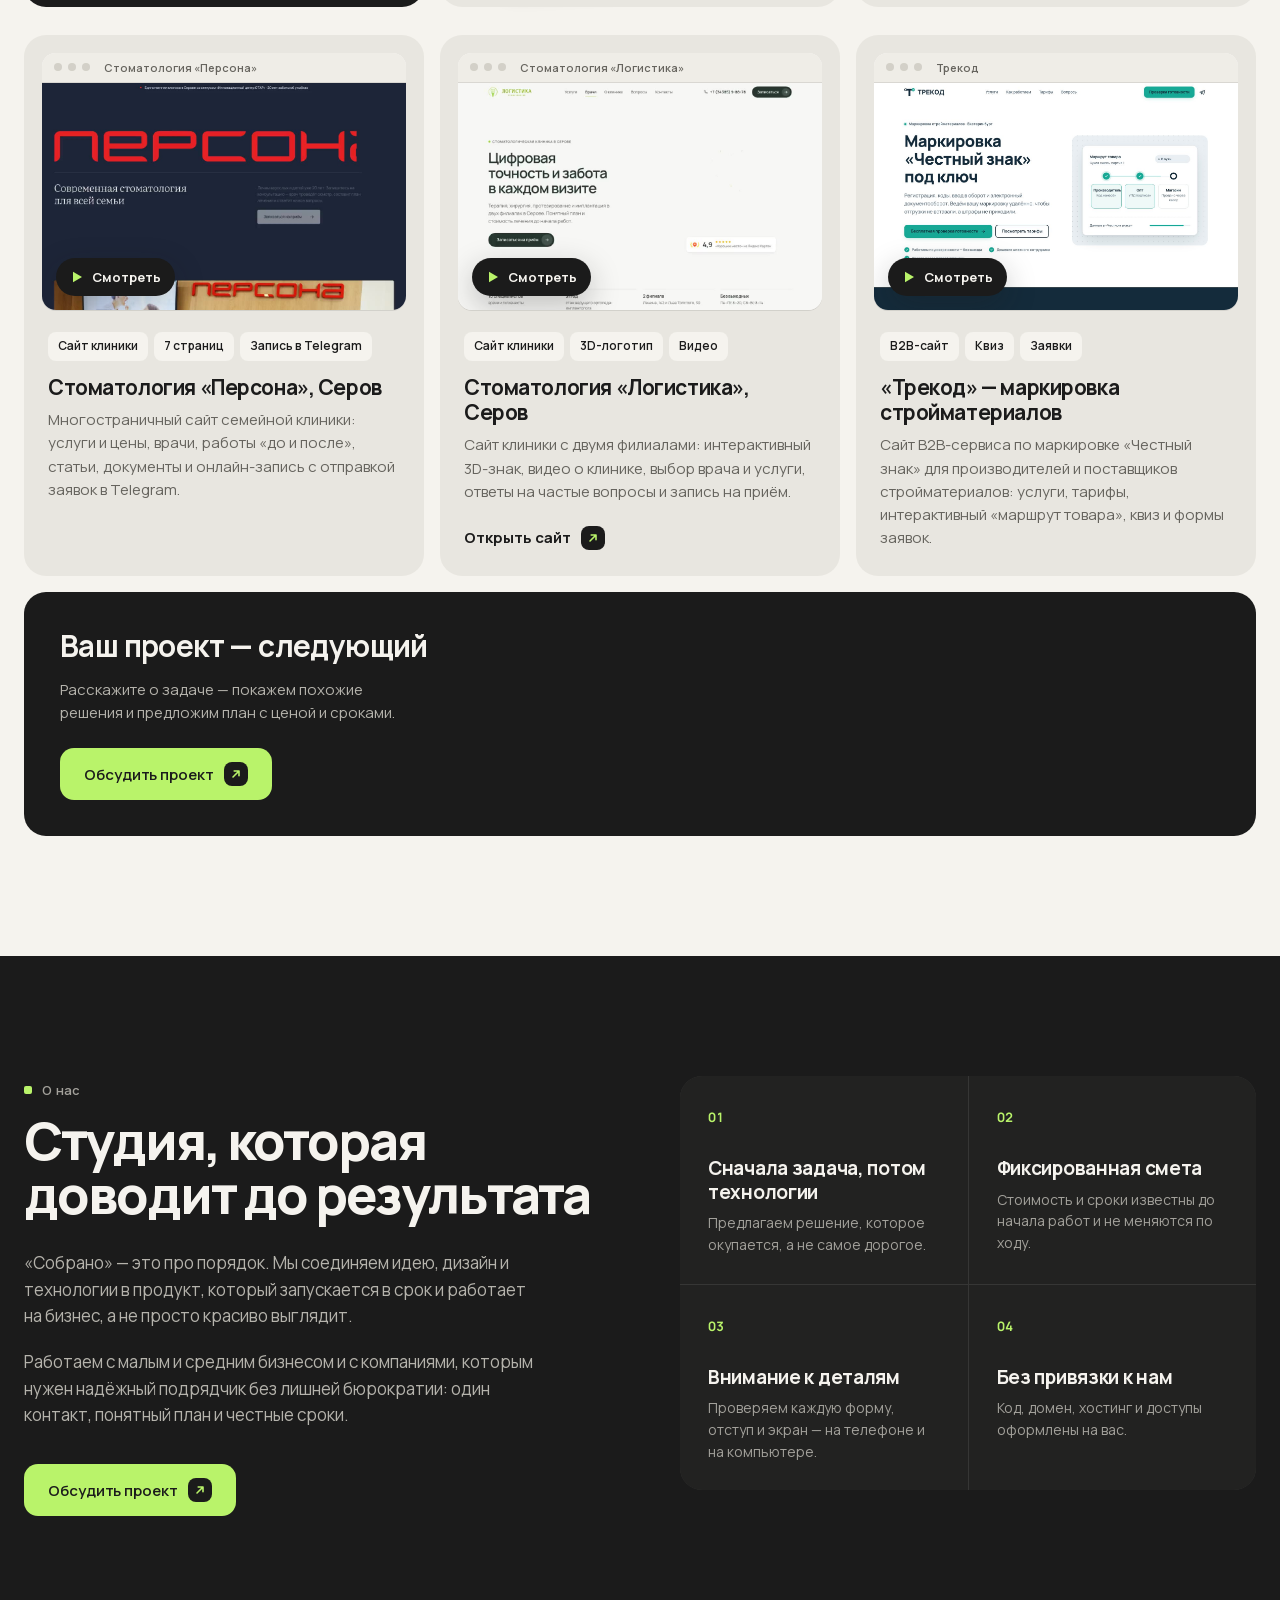
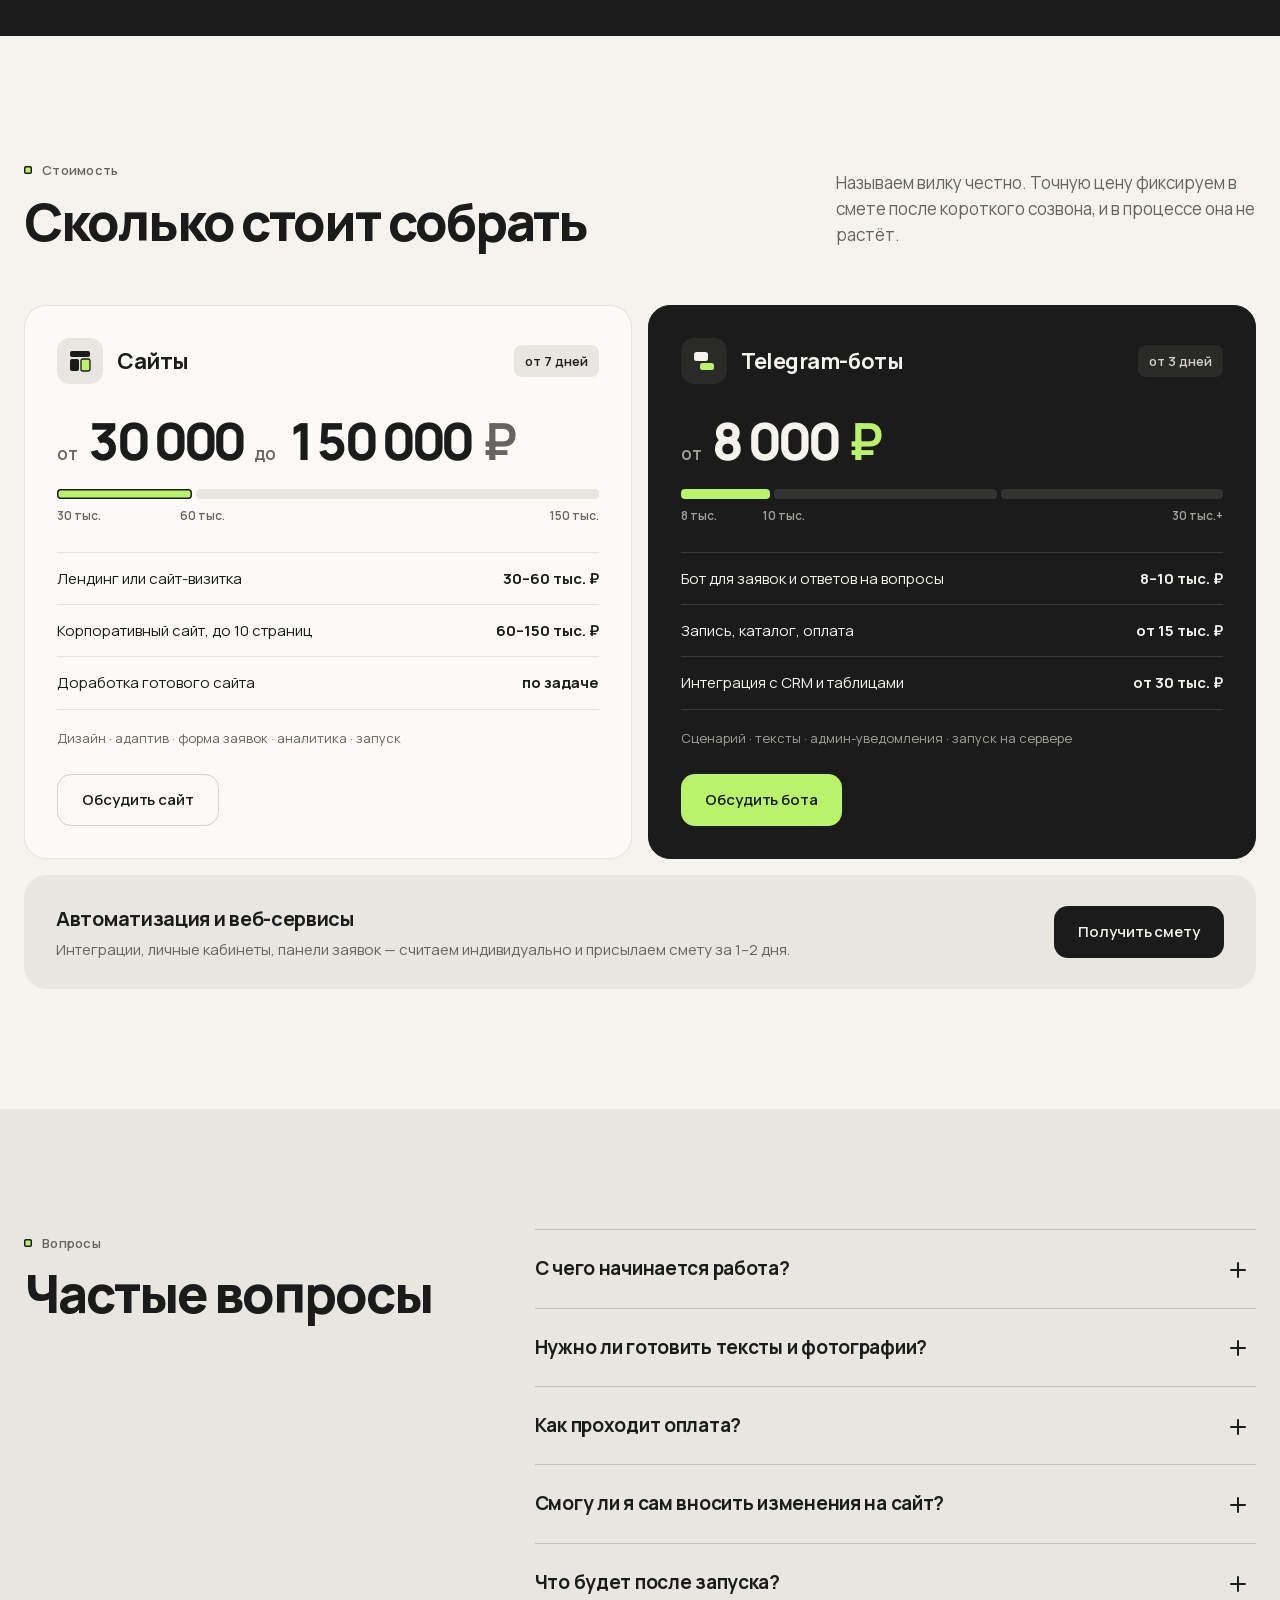
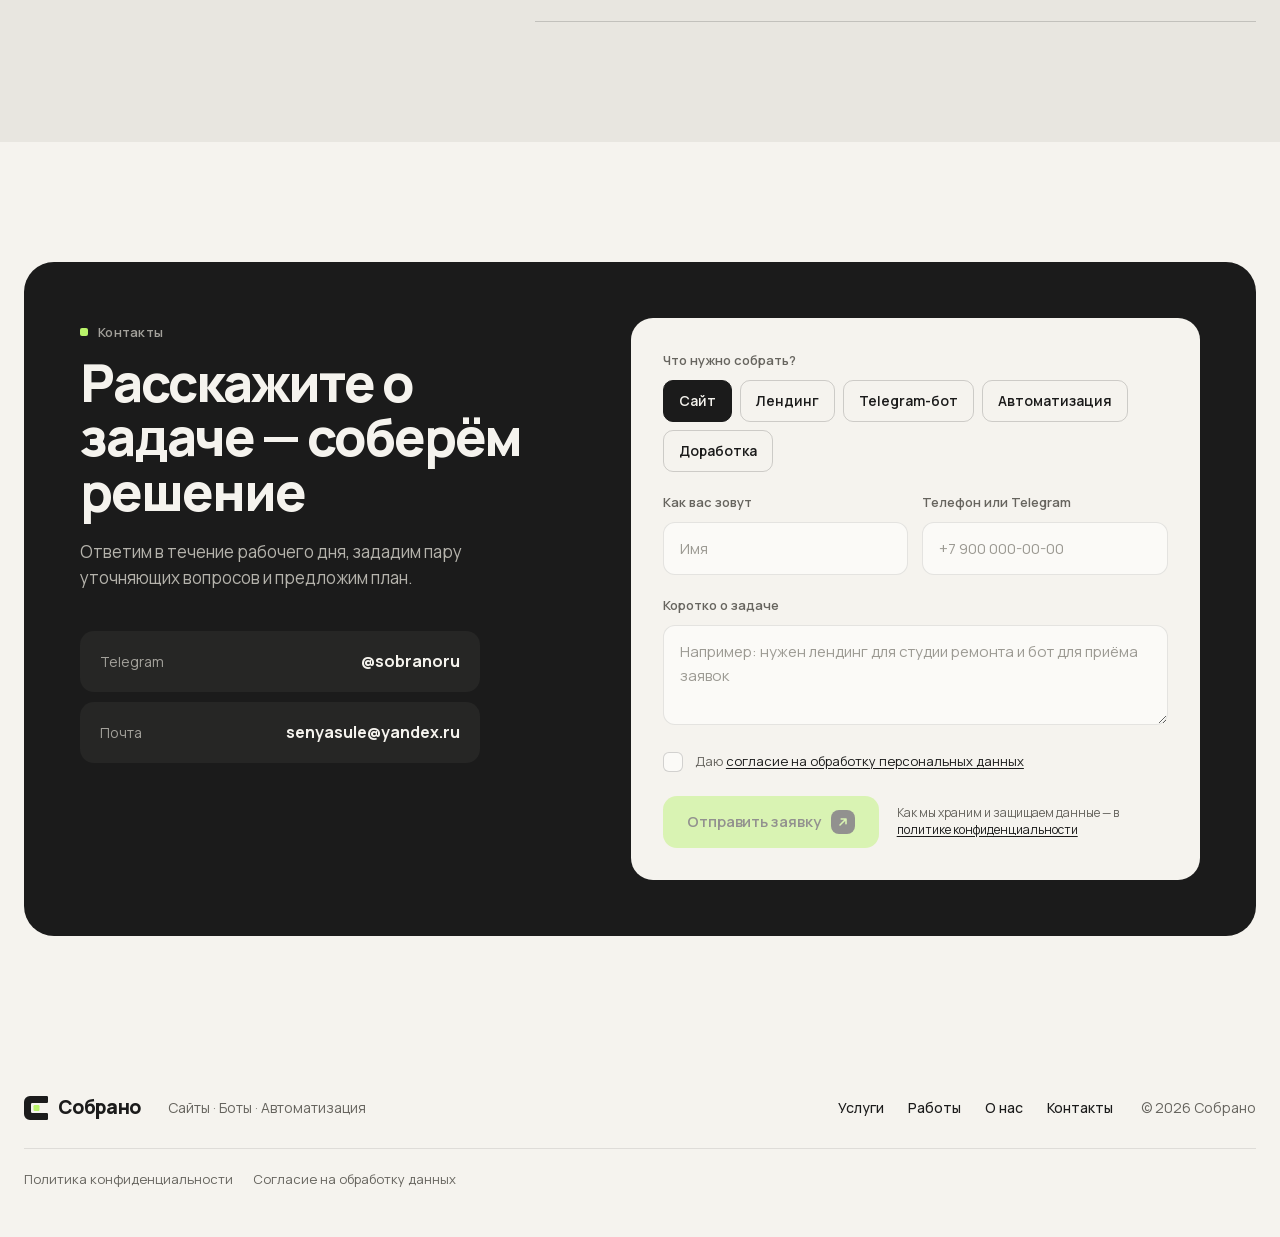
==== commit 20b88358: "Обновление сайта 2026-11-04 00:42 Co-Authored-By: Claude Opus 5.5 <noreply@anthropic.com>" ====
--- a/index.html
+++ b/index.html
@@ -295,12 +295,11 @@
         <button class="folder reveal" type="button" role="tab" id="tab-bots" aria-controls="panel-bots" aria-selected="false" tabindex="-1" data-folder="bots">
           <span class="folder__tab"></span>
           <span class="folder__papers folder__papers--bots" aria-hidden="true">
-            <img src="assets/works/morok-avatar.png" alt="" loading="lazy">
             <span class="folder__paper-chat"><b>Новая запись</b><i></i><i></i></span>
           </span>
           <span class="folder__front">
             <span class="folder__name">Telegram-боты</span>
-            <span class="folder__count">2 проекта</span>
+            <span class="folder__count">1 проект</span>
           </span>
         </button>
       </div>
@@ -309,10 +308,11 @@
       <div class="folder-panel" role="tabpanel" id="panel-sites" aria-labelledby="tab-sites">
         <div class="cases">
           <article class="case">
-            <div class="case__shot">
+            <button class="case__shot case__shot--open" type="button" data-viewer="video" data-title="Стоматология «Персона»" data-desktop="assets/works/persona-desktop.mp4" data-mobile="assets/works/persona-mobile.mp4" aria-label="Смотреть: Стоматология «Персона»">
               <div class="case__bar"><i></i><i></i><i></i><span>Стоматология «Персона»</span></div>
-              <video class="work-video" muted loop playsinline preload="none" poster="assets/works/persona-desktop.jpg" data-src="assets/works/persona-desktop.mp4" aria-label="Прокрутка сайта стоматологии «Персона»"></video>
-            </div>
+              <img src="assets/works/persona-desktop.jpg" alt="" loading="lazy">
+              <span class="case__play"><svg width="14" height="14" viewBox="0 0 14 14" aria-hidden="true"><path d="M3 1.8v10.4L12 7z" fill="currentColor"/></svg>Смотреть</span>
+            </button>
             <div class="case__meta">
               <div class="tags"><span>Сайт клиники</span><span>7 страниц</span><span>Запись в Telegram</span></div>
               <h3>Стоматология «Персона», Серов</h3>
@@ -320,10 +320,11 @@
             </div>
           </article>
           <article class="case">
-            <div class="case__shot">
+            <button class="case__shot case__shot--open" type="button" data-viewer="video" data-title="Стоматология «Логистика»" data-desktop="assets/works/logistika-desktop.mp4" data-mobile="assets/works/logistika-mobile.mp4" aria-label="Смотреть: Стоматология «Логистика»">
               <div class="case__bar"><i></i><i></i><i></i><span>Стоматология «Логистика»</span></div>
-              <video class="work-video" muted loop playsinline preload="none" poster="assets/works/logistika-desktop.jpg" data-src="assets/works/logistika-desktop.mp4" aria-label="Прокрутка сайта стоматологии «Логистика»"></video>
-            </div>
+              <img src="assets/works/logistika-desktop.jpg" alt="" loading="lazy">
+              <span class="case__play"><svg width="14" height="14" viewBox="0 0 14 14" aria-hidden="true"><path d="M3 1.8v10.4L12 7z" fill="currentColor"/></svg>Смотреть</span>
+            </button>
             <div class="case__meta">
               <div class="tags"><span>Сайт клиники</span><span>3D-логотип</span><span>Видео</span></div>
               <h3>Стоматология «Логистика», Серов</h3>
@@ -332,10 +333,11 @@
             </div>
           </article>
           <article class="case">
-            <div class="case__shot">
+            <button class="case__shot case__shot--open" type="button" data-viewer="scroll" data-title="Трекод" data-full="assets/works/trekod-full.jpg" aria-label="Смотреть: Трекод">
               <div class="case__bar"><i></i><i></i><i></i><span>Трекод</span></div>
-              <img class="case__scroll" src="assets/works/trekod-full.jpg" alt="Сайт сервиса «Трекод»" loading="lazy">
-            </div>
+              <img src="assets/works/trekod-desktop.jpg" alt="" loading="lazy">
+              <span class="case__play"><svg width="14" height="14" viewBox="0 0 14 14" aria-hidden="true"><path d="M3 1.8v10.4L12 7z" fill="currentColor"/></svg>Смотреть</span>
+            </button>
             <div class="case__meta">
               <div class="tags"><span>B2B-сайт</span><span>Квиз</span><span>Заявки</span></div>
               <h3>«Трекод» — маркировка стройматериалов</h3>
@@ -348,11 +350,12 @@
       <!-- Веб-сервисы -->
       <div class="folder-panel" role="tabpanel" id="panel-services" aria-labelledby="tab-services" hidden>
         <div class="cases">
-          <article class="case case--wide">
-            <div class="case__shot">
+          <article class="case">
+            <button class="case__shot case__shot--open" type="button" data-viewer="scroll" data-title="ПлатилЛи" data-full="assets/works/platil-full.jpg" aria-label="Смотреть: ПлатилЛи">
               <div class="case__bar"><i></i><i></i><i></i><span>ПлатилЛи</span></div>
-              <img class="case__scroll" src="assets/works/platil-full.jpg" alt="Сайт сервиса «ПлатилЛи» с калькулятором пени" loading="lazy">
-            </div>
+              <img src="assets/works/platil-desktop.jpg" alt="" loading="lazy">
+              <span class="case__play"><svg width="14" height="14" viewBox="0 0 14 14" aria-hidden="true"><path d="M3 1.8v10.4L12 7z" fill="currentColor"/></svg>Смотреть</span>
+            </button>
             <div class="case__meta">
               <div class="tags"><span>Веб-сервис</span><span>Калькулятор</span><span>Личный кабинет</span></div>
               <h3>«ПлатилЛи» — контроль оплаты госконтрактов</h3>
@@ -366,24 +369,6 @@
       <!-- Telegram-боты -->
       <div class="folder-panel" role="tabpanel" id="panel-bots" aria-labelledby="tab-bots" hidden>
         <div class="cases">
-          <article class="case">
-            <div class="case__shot case__shot--morok">
-              <img class="case__avatar" src="assets/works/morok-avatar.png" alt="Аватар бота «Морок»" loading="lazy">
-              <div class="case__chat case__chat--dark chat-loop" aria-hidden="true">
-                <span class="m">Туман сгущается у брода. За частоколом кто-то зовёт тебя по имени. Что делаешь?</span>
-                <span class="me">Зажигаю факел и иду к воротам</span>
-                <span class="typing"><i></i><i></i><i></i></span>
-                <span class="m">Пламя дрожит. Из тумана выходит девочка в мокрой рубахе — но следов на грязи за ней нет.</span>
-                <span class="me">Достаю серебряную монету</span>
-              </div>
-            </div>
-            <div class="case__meta">
-              <div class="tags"><span>Telegram-бот</span><span>Игра</span><span>ИИ</span></div>
-              <h3>«Морок» — ИИ-мастер ролевых игр</h3>
-              <p>Бот ведёт текстовые ролевые игры в тёмном фэнтези — в групповом чате на 2–5 друзей или в личке. Сам описывает мир, персонажей и последствия решений игроков.</p>
-              <a class="work__open" href="https://t.me/morok_rpg_bot" target="_blank" rel="noopener">Открыть в Telegram <span class="btn__arr"><svg width="12" height="12"><use href="#arrow"/></svg></span></a>
-            </div>
-          </article>
           <article class="case">
             <div class="case__shot case__shot--chat">
               <div class="case__chat chat-loop" aria-hidden="true">
@@ -411,6 +396,22 @@
       </a>
     </div>
   </section>
+
+
+  <!-- ============ VIEWER ============ -->
+  <dialog class="viewer" id="viewer" aria-labelledby="viewer-title">
+    <div class="viewer__box">
+      <div class="viewer__head">
+        <b id="viewer-title"></b>
+        <div class="viewer__modes" role="group" aria-label="Версия">
+          <button type="button" data-mode="desktop" class="on">Компьютер</button>
+          <button type="button" data-mode="mobile">Телефон</button>
+        </div>
+        <button type="button" class="viewer__close" aria-label="Закрыть">✕</button>
+      </div>
+      <div class="viewer__stage"></div>
+    </div>
+  </dialog>
 
   <!-- ============ ABOUT ============ -->
   <section class="section section--dark" id="about">
--- a/assets/styles.css
+++ b/assets/styles.css
@@ -747,3 +747,51 @@
 .case__shot--morok .case__chat--dark { font-size: 11.5px; gap: 6px; }
 @media (prefers-reduced-motion: reduce) { .case__shot img.case__scroll { animation: none; } }
 .case__shot--morok .case__chat--dark { align-self: stretch; justify-content: flex-end; overflow: hidden; }
+
+/* Работы: карточка открывается по нажатию, видео — в окне просмотра */
+.case__shot--open { display: block; width: auto; padding: 0; border: 0; font: inherit; color: inherit; text-align: left; cursor: pointer; }
+.case__shot--open img { display: block; }
+.case__play {
+  position: absolute; left: 50%; top: calc(50% + 15px); transform: translate(-50%, -50%) scale(.96);
+  display: inline-flex; align-items: center; gap: 8px; height: 44px; padding: 0 18px; border-radius: 999px;
+  background: var(--ink); color: var(--bg); font-size: 14px; font-weight: 700; box-shadow: 0 10px 30px rgba(27, 27, 27, .25);
+  opacity: 0; transition: opacity .25s, transform .25s var(--ease);
+}
+.case__play svg { color: var(--lime); }
+.case__shot--open:hover .case__play, .case__shot--open:focus-visible .case__play { opacity: 1; transform: translate(-50%, -50%) scale(1); }
+.case__shot--open::after { content: ""; position: absolute; inset: 30px 0 0; background: rgba(27, 27, 27, 0); transition: background-color .25s; }
+.case__shot--open:hover::after { background: rgba(27, 27, 27, .12); }
+@media (hover: none) { .case__play { opacity: 1; transform: translate(-50%, -50%) scale(1); height: 40px; } }
+
+.folder__papers--bots .folder__paper-chat { left: 50%; width: 52%; transform: translateX(-50%) translateY(20px) rotate(-3deg); }
+.folder:hover .folder__papers--bots .folder__paper-chat, .folder[aria-selected="true"] .folder__papers--bots .folder__paper-chat { transform: translateX(-50%) translateY(-8px) rotate(-4deg); }
+
+.viewer { width: min(1180px, calc(100vw - 32px)); max-width: none; max-height: calc(100vh - 32px); padding: 0; border: 0; border-radius: var(--radius); background: var(--bg); color: var(--ink); box-shadow: 0 30px 80px rgba(0, 0, 0, .35); }
+.viewer::backdrop { background: rgba(20, 20, 20, .62); backdrop-filter: blur(4px); }
+.viewer[open] { animation: viewer-in .3s var(--ease); }
+@keyframes viewer-in { from { opacity: 0; transform: translateY(12px) scale(.985); } to { opacity: 1; transform: none; } }
+.viewer__box { display: flex; flex-direction: column; max-height: calc(100vh - 32px); }
+.viewer__head { display: flex; align-items: center; gap: 14px; padding: 14px 16px 14px 22px; border-bottom: 1px solid var(--line); }
+.viewer__head b { font-size: 17px; font-weight: 700; letter-spacing: -.01em; margin-right: auto; }
+.viewer__modes { display: flex; gap: 4px; padding: 4px; border-radius: 12px; background: var(--card); }
+.viewer__modes[hidden] { display: none; }
+.viewer__modes button { height: 32px; padding: 0 14px; border: 0; border-radius: 9px; background: none; font-size: 13px; font-weight: 600; cursor: pointer; color: var(--muted); }
+.viewer__modes button.on { background: var(--white); color: var(--ink); box-shadow: 0 1px 3px rgba(27, 27, 27, .1); }
+.viewer__close { width: 38px; height: 38px; border: 0; border-radius: 10px; background: var(--card); font-size: 15px; cursor: pointer; }
+.viewer__close:hover { background: #DCD9D2; }
+.viewer__stage { display: flex; justify-content: center; align-items: center; padding: 18px; background: #E3E0D9; overflow: hidden; min-height: 0; }
+.viewer__stage video { display: block; max-width: 100%; max-height: calc(100vh - 140px); border-radius: 12px; background: #111; }
+.viewer__stage video.is-mobile { max-height: calc(100vh - 140px); width: auto; border-radius: 22px; }
+.viewer__scroll { width: 100%; aspect-ratio: 16 / 10; max-height: calc(100vh - 140px); border-radius: 12px; overflow: hidden; background: var(--white); }
+.viewer__scroll img { width: 100%; height: 100%; object-fit: cover; object-position: 50% 0; animation: shotscroll 32s ease-in-out infinite; }
+@media (max-width: 640px) {
+  .viewer { width: 100vw; max-height: 100vh; border-radius: 18px 18px 0 0; margin: auto 0 0; }
+  .viewer__head { padding: 12px 12px 12px 16px; gap: 8px; flex-wrap: wrap; }
+  .viewer__stage { padding: 10px; }
+}
+@media (prefers-reduced-motion: reduce) { .viewer__scroll img { animation: none; overflow-y: auto; } }
+/* «Смотреть» видно всегда, при наведении — акцент */
+.case__play { left: 14px; top: auto; bottom: 14px; transform: none; opacity: 1; height: 38px; padding: 0 14px; font-size: 13px; }
+.case__shot--open:hover .case__play, .case__shot--open:focus-visible .case__play { transform: translateY(-2px); background: var(--lime); color: var(--ink); }
+.case__shot--open:hover .case__play svg { color: var(--ink); }
+@media (hover: none) { .case__play { transform: none; height: 38px; } }
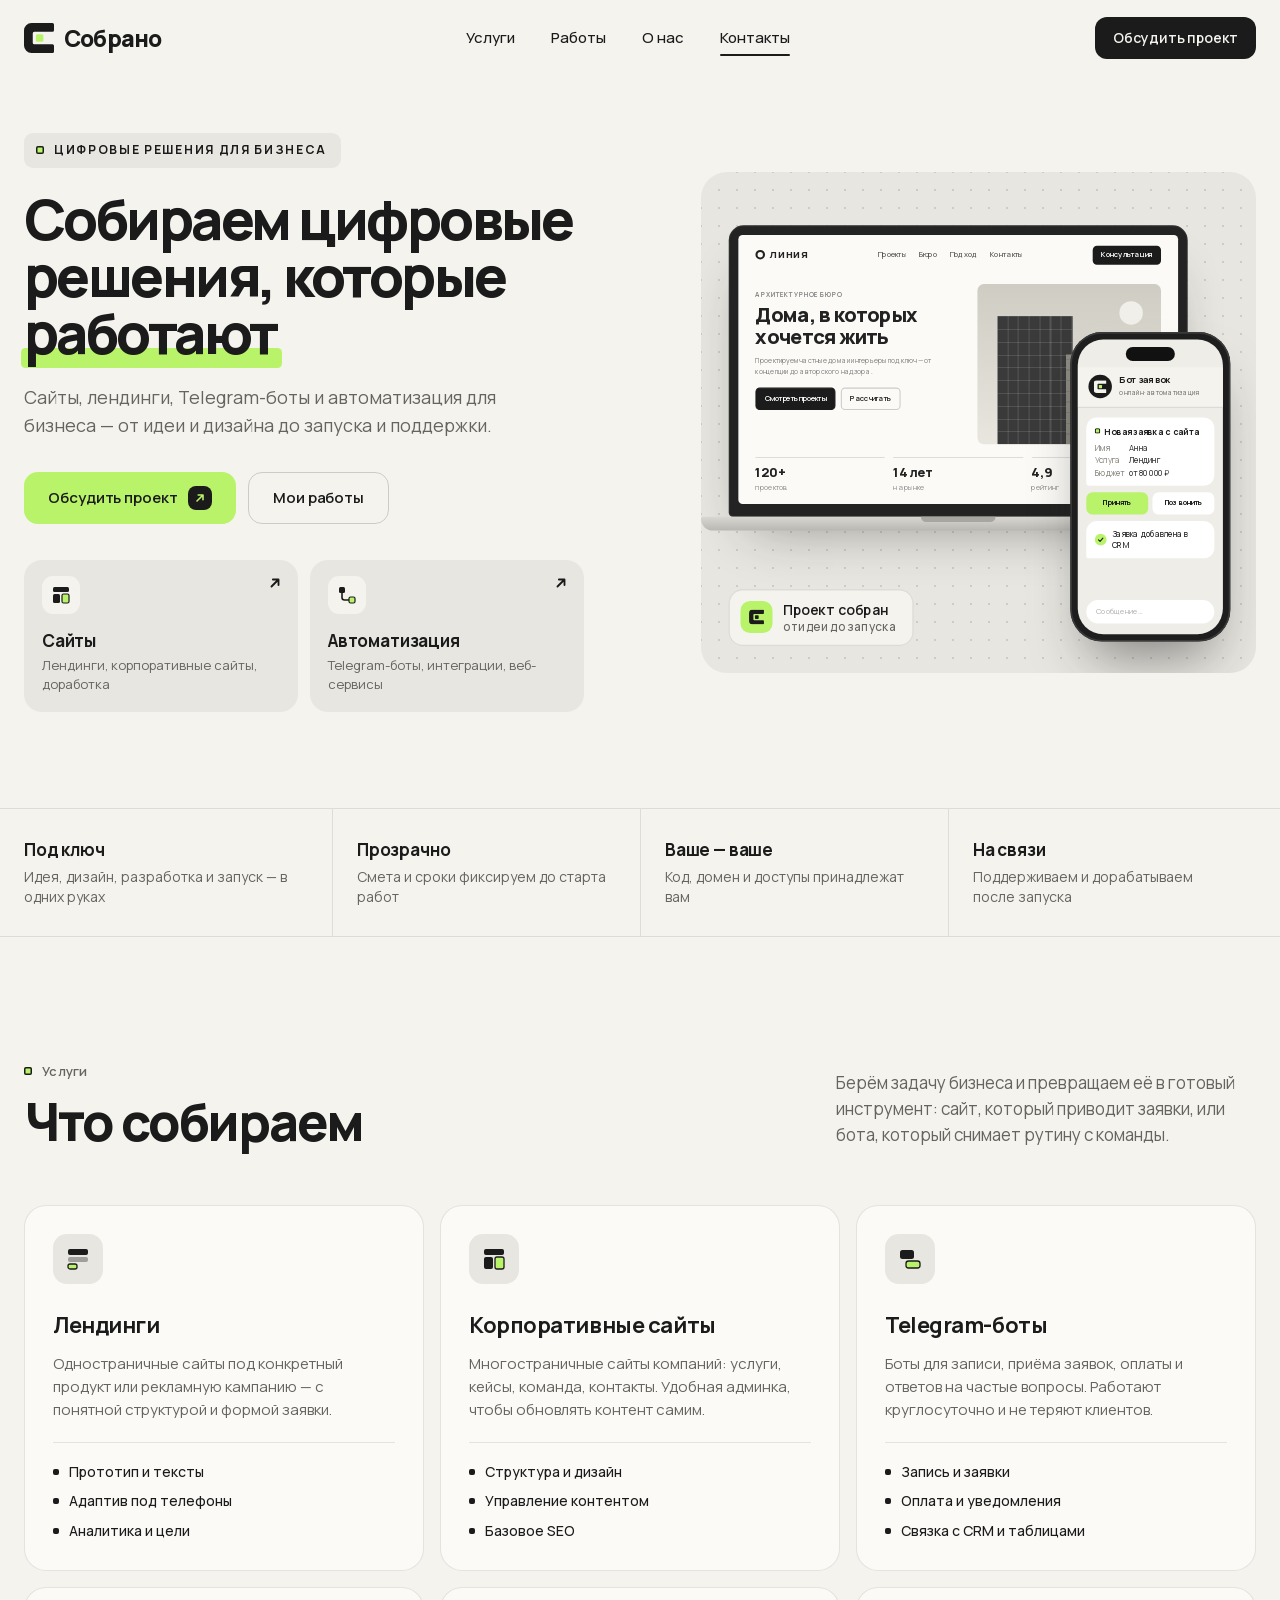
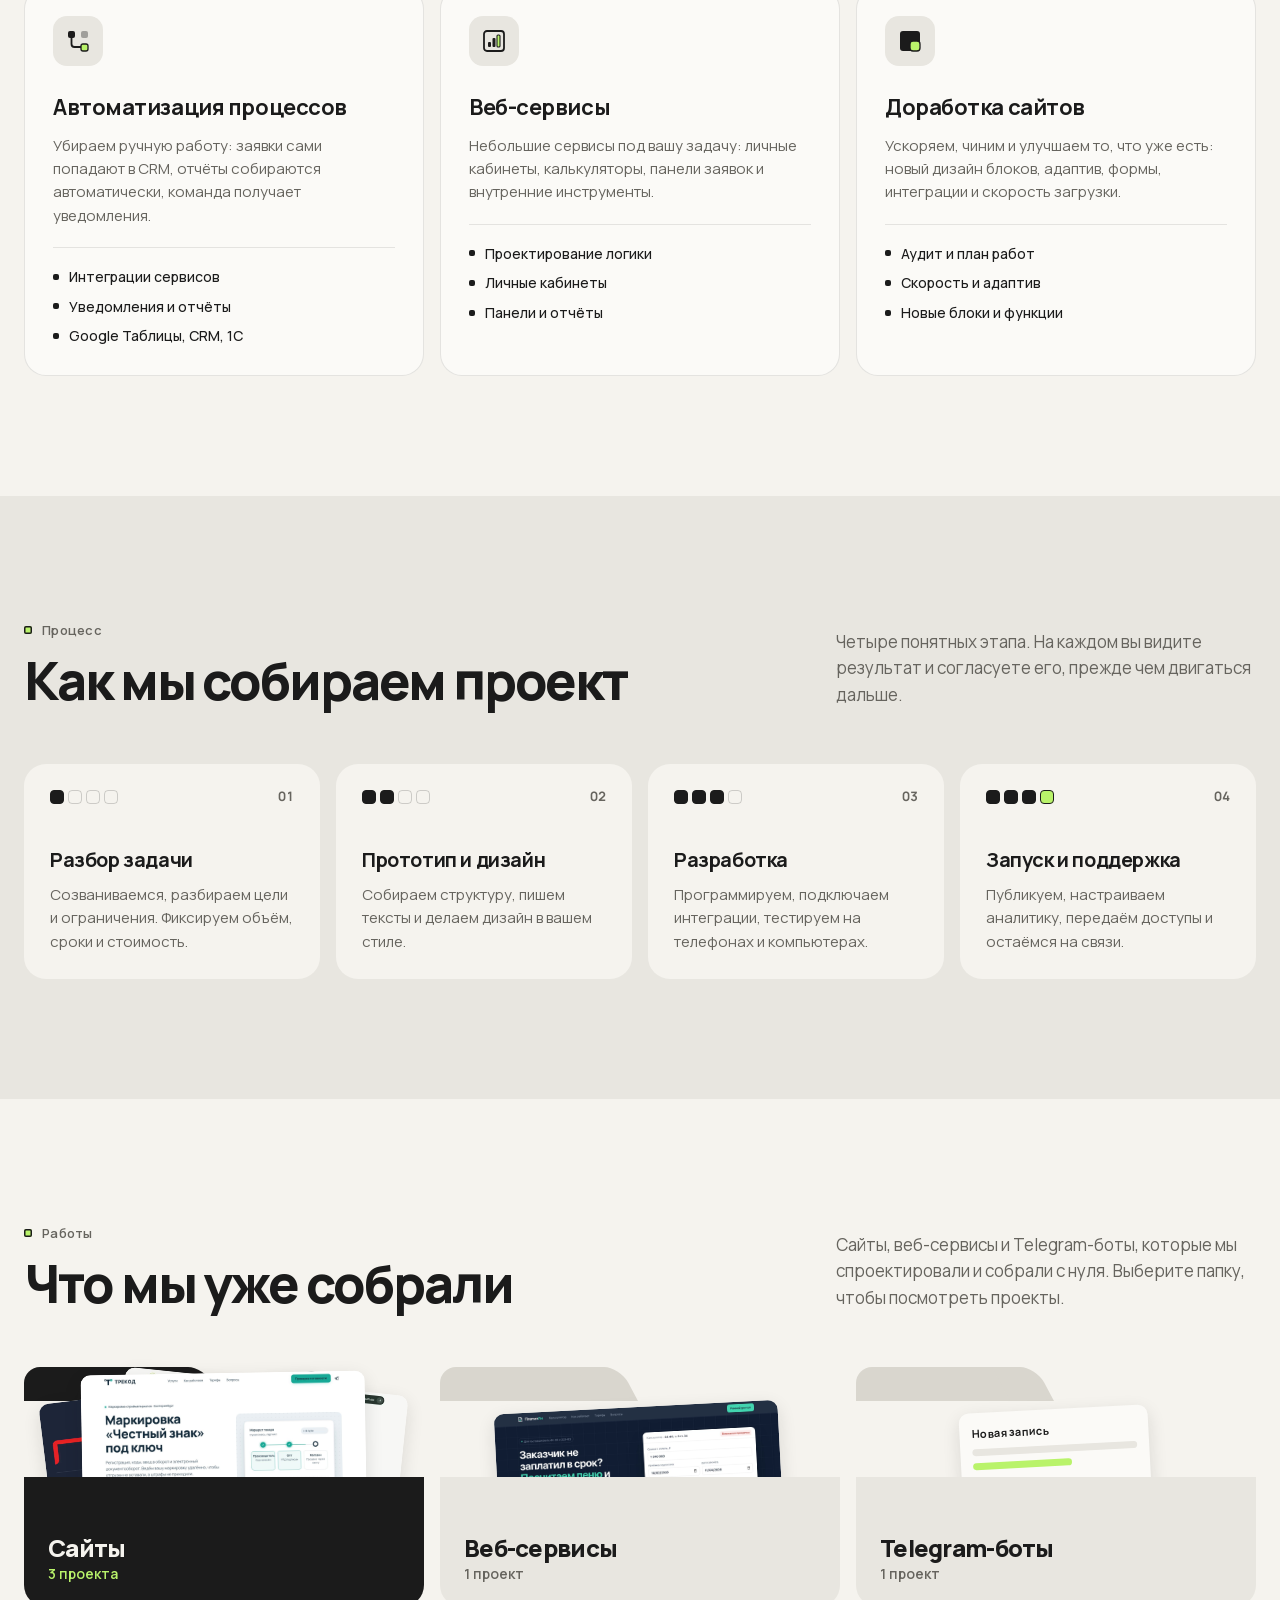
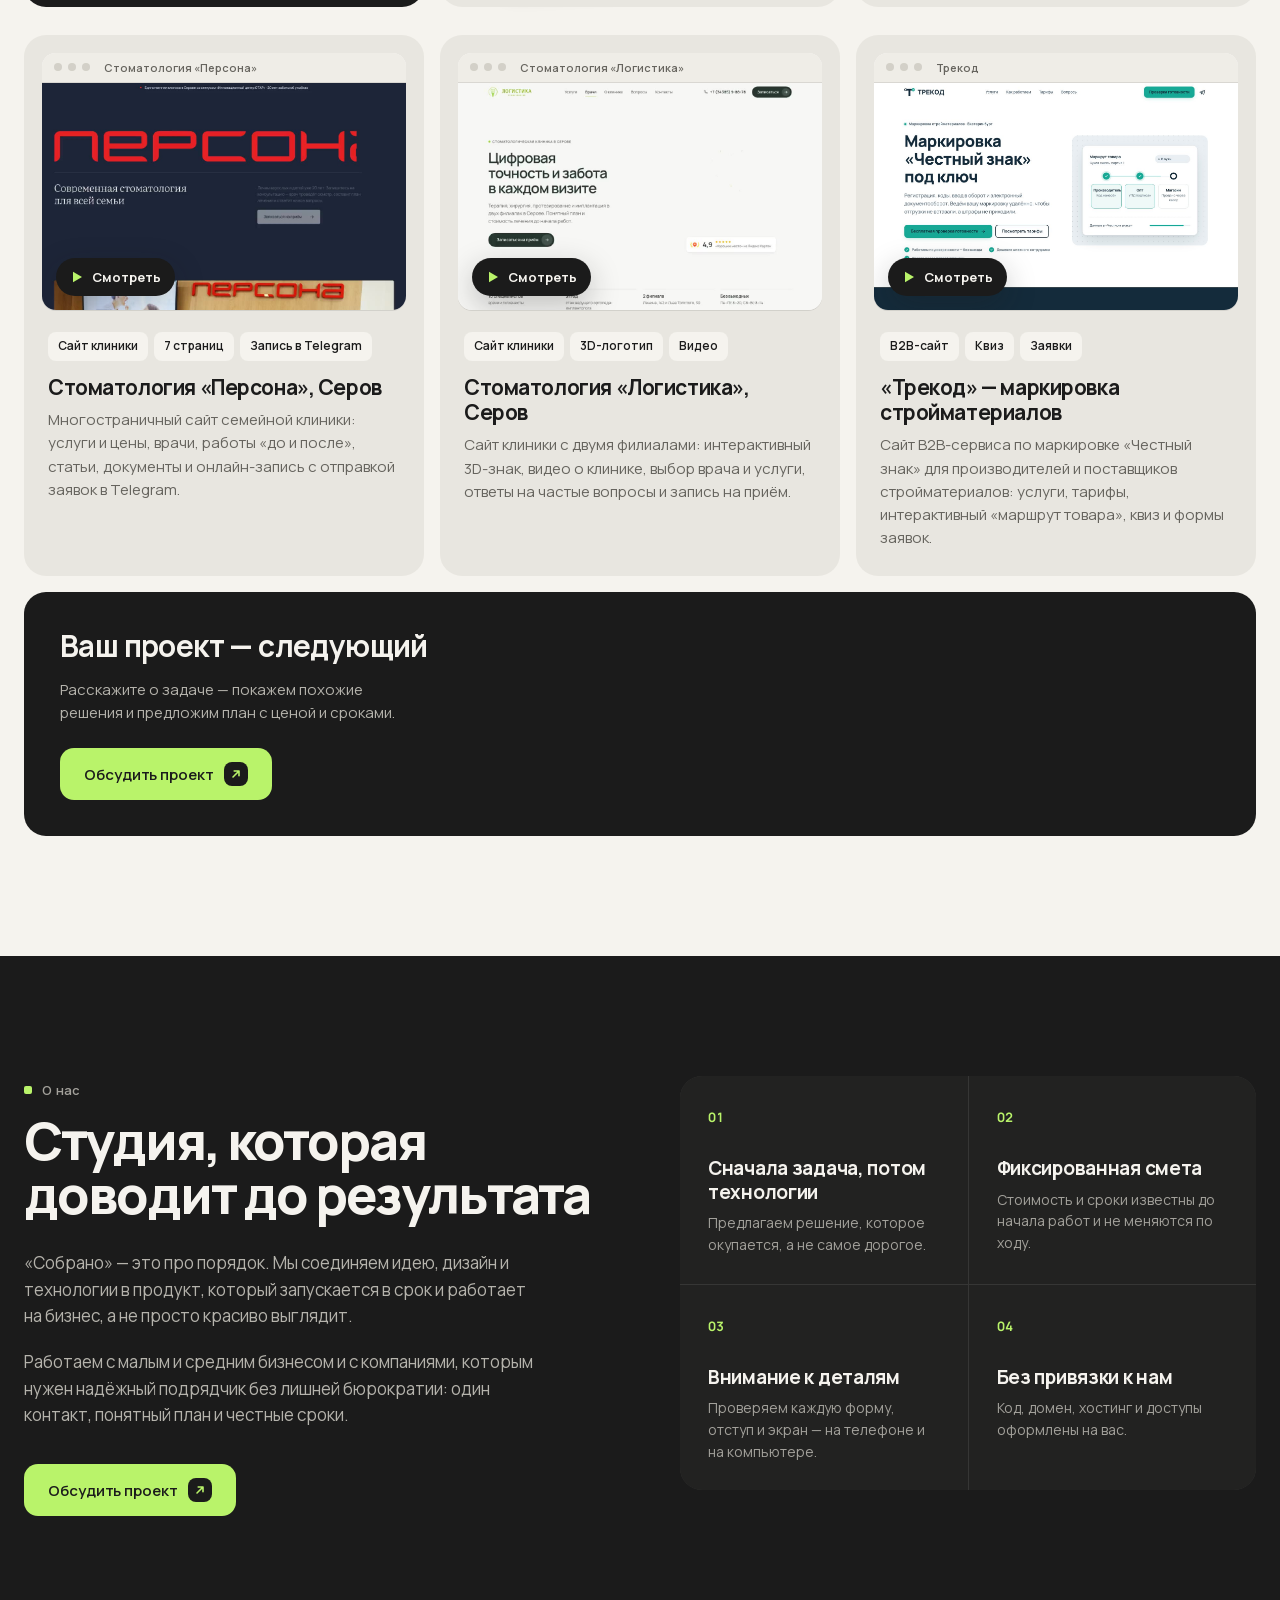
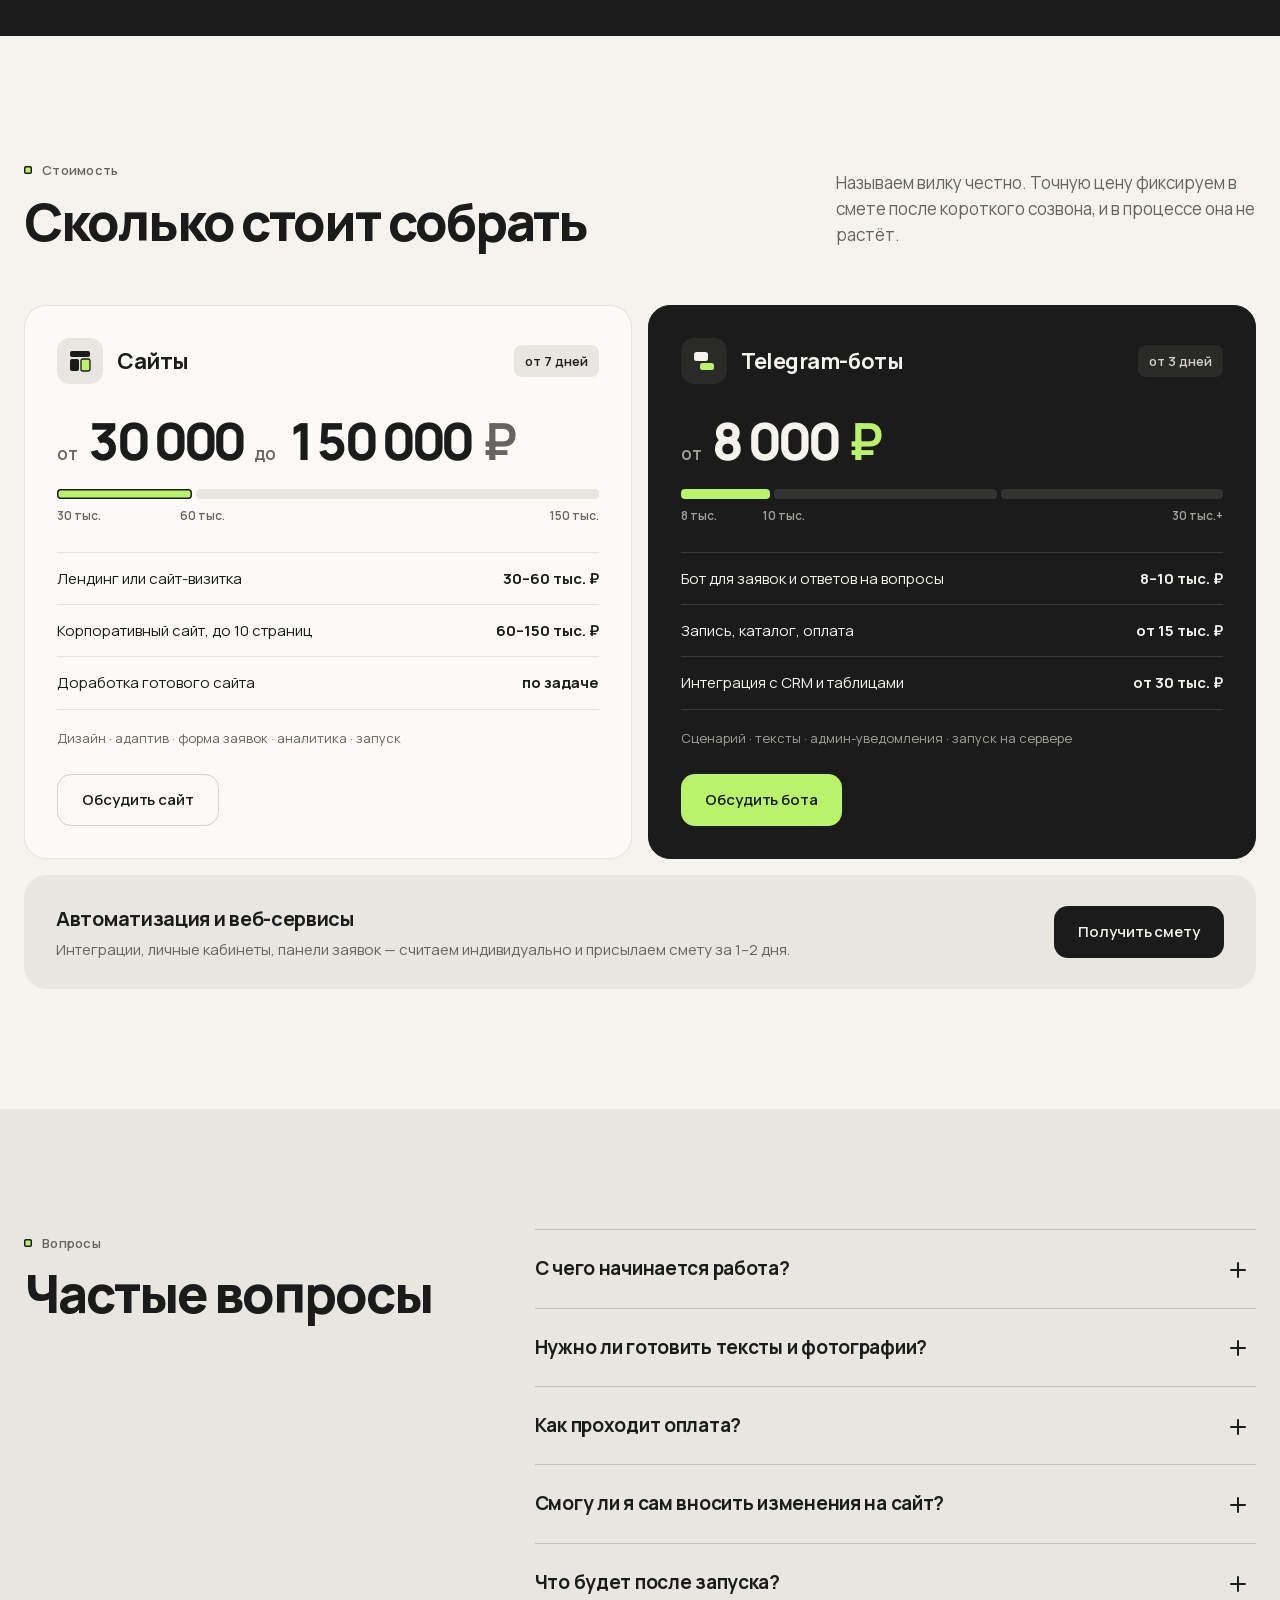
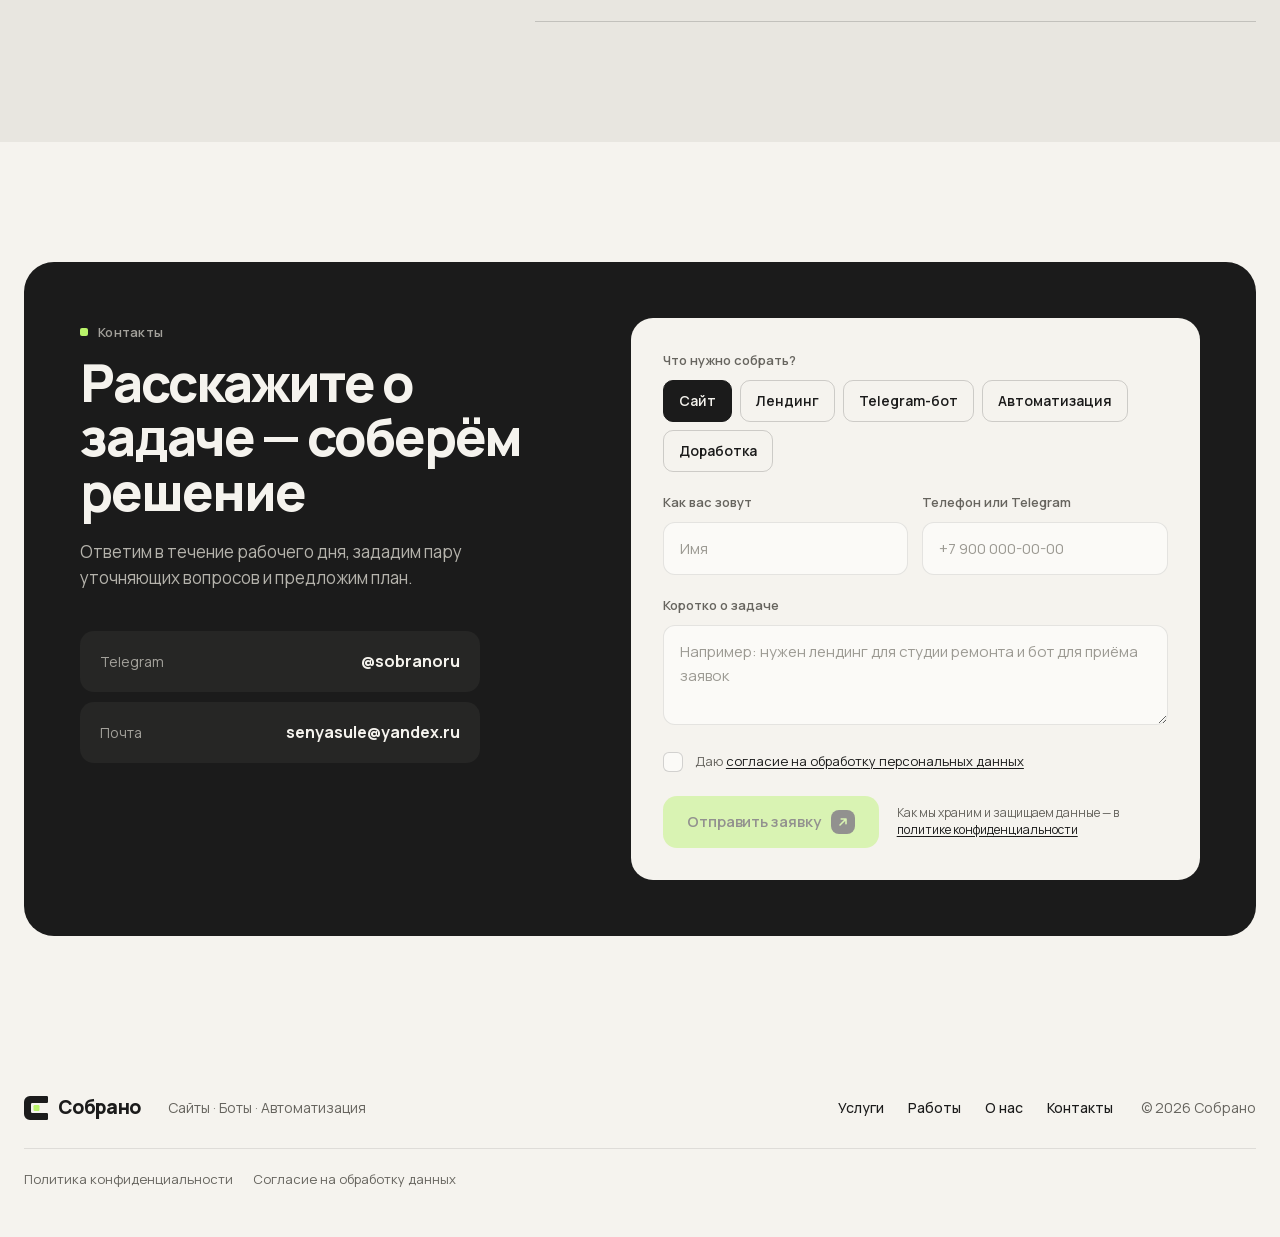
==== commit 4bf4c37a: "Обновление сайта 2026-11-04 00:45 Co-Authored-By: Claude Opus 5.5 <noreply@anthropic.com>" ====
--- a/index.html
+++ b/index.html
@@ -329,7 +329,6 @@
               <div class="tags"><span>Сайт клиники</span><span>3D-логотип</span><span>Видео</span></div>
               <h3>Стоматология «Логистика», Серов</h3>
               <p>Сайт клиники с двумя филиалами: интерактивный 3D-знак, видео о клинике, выбор врача и услуги, ответы на частые вопросы и запись на приём.</p>
-              <a class="work__open" href="https://sulemenevarse-png.github.io/logistika/" target="_blank" rel="noopener">Открыть сайт <span class="btn__arr"><svg width="12" height="12"><use href="#arrow"/></svg></span></a>
             </div>
           </article>
           <article class="case">
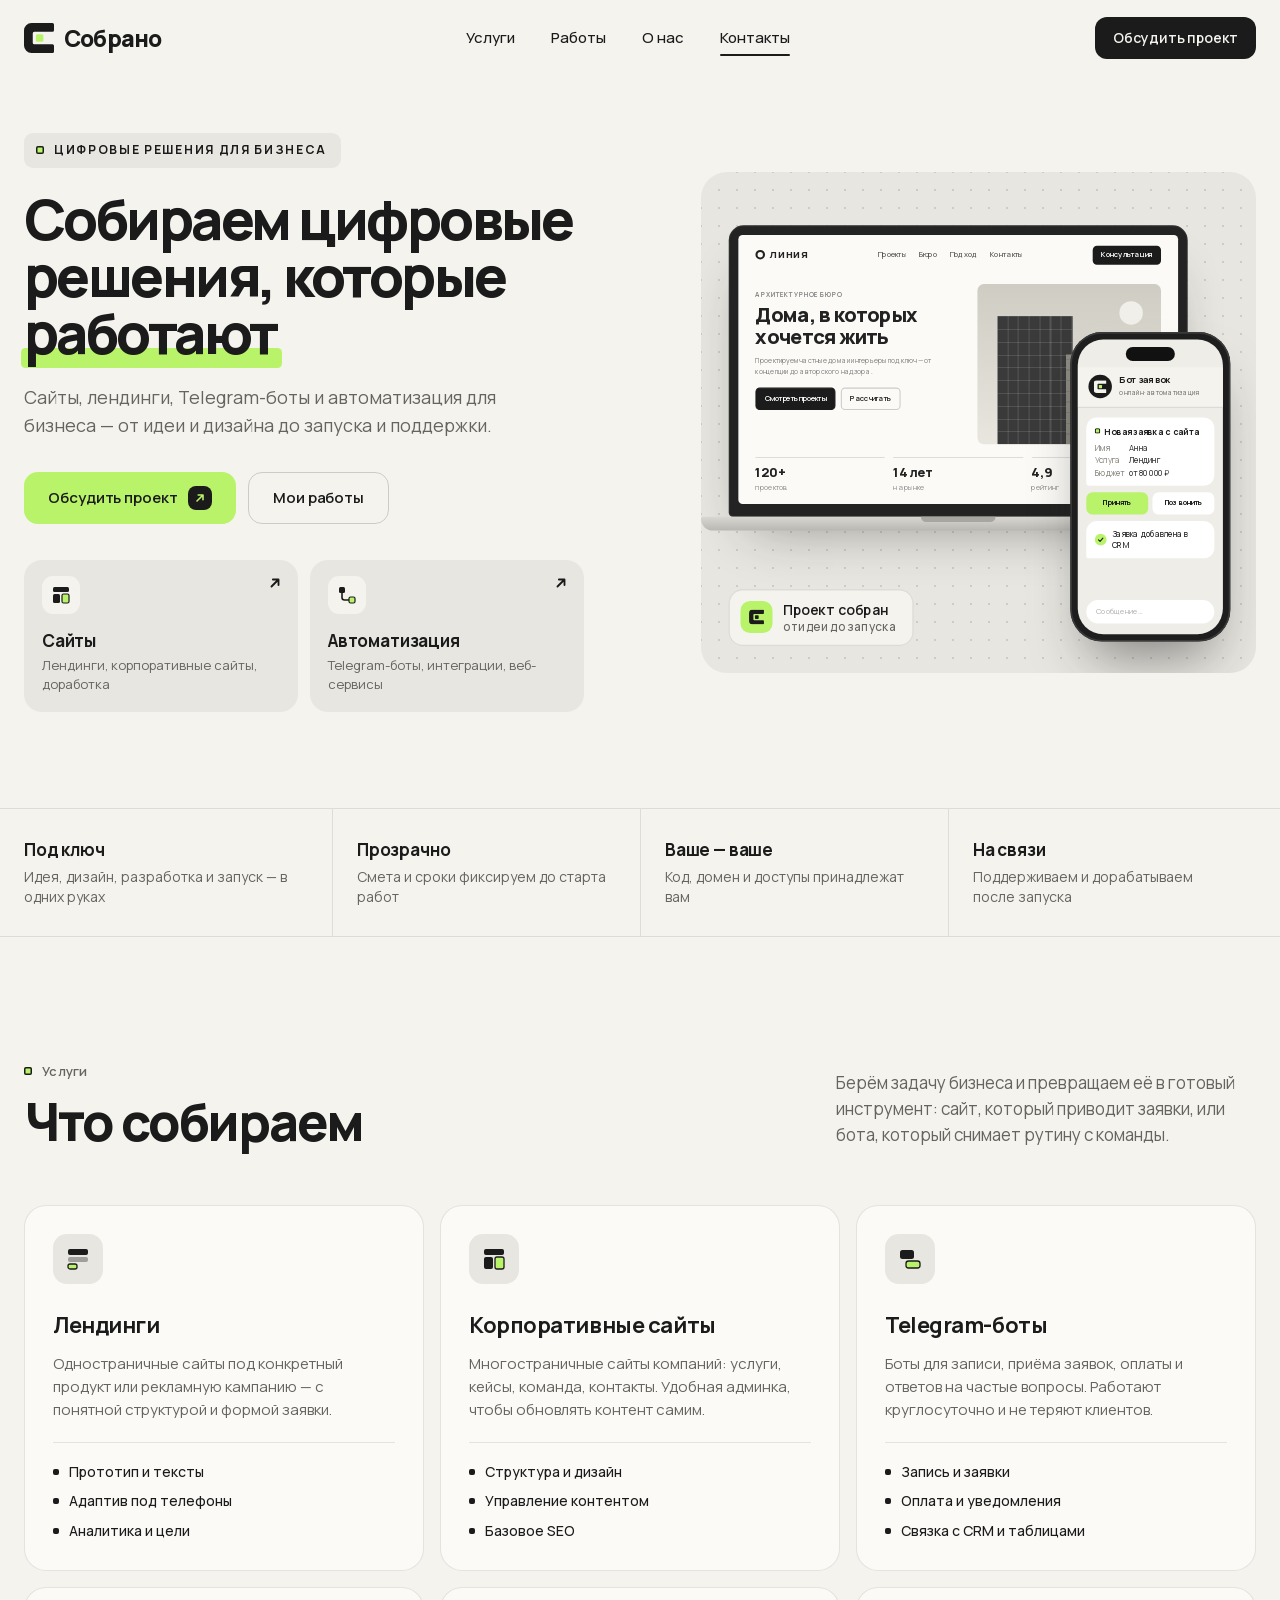
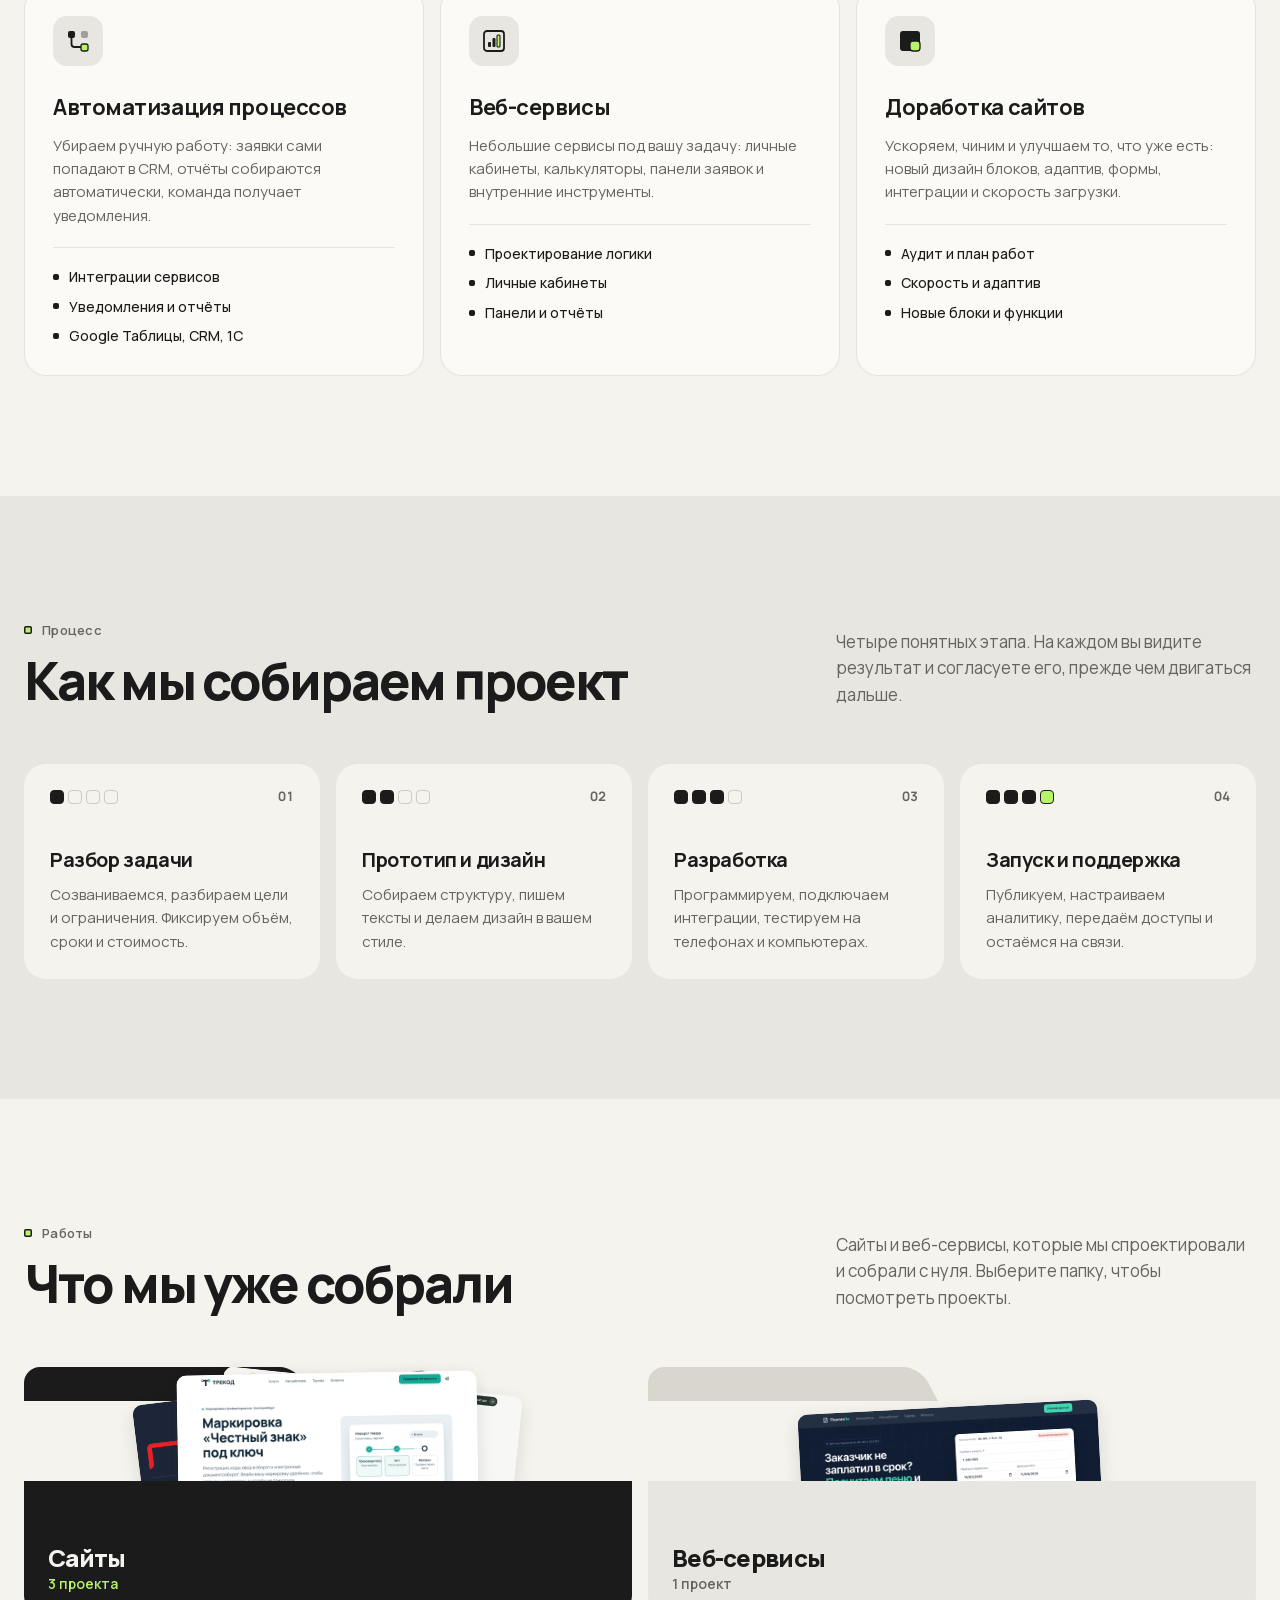
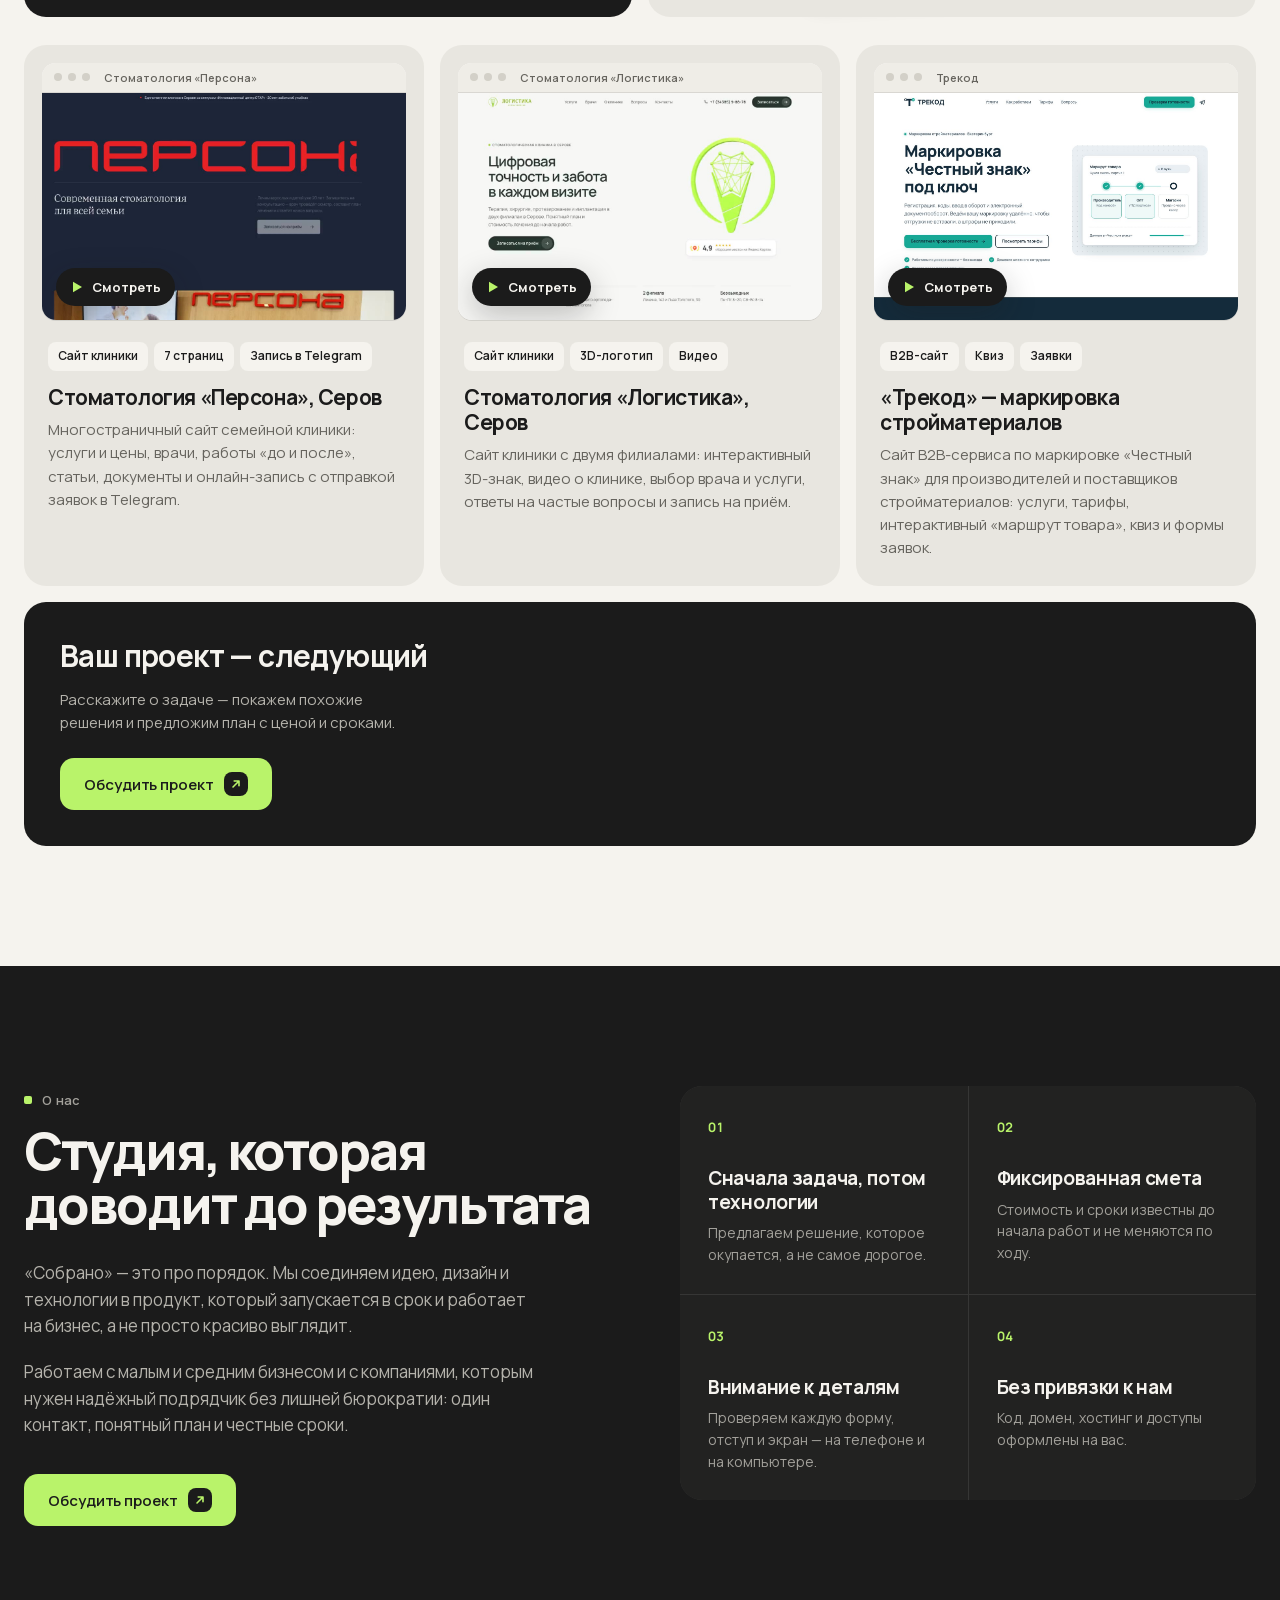
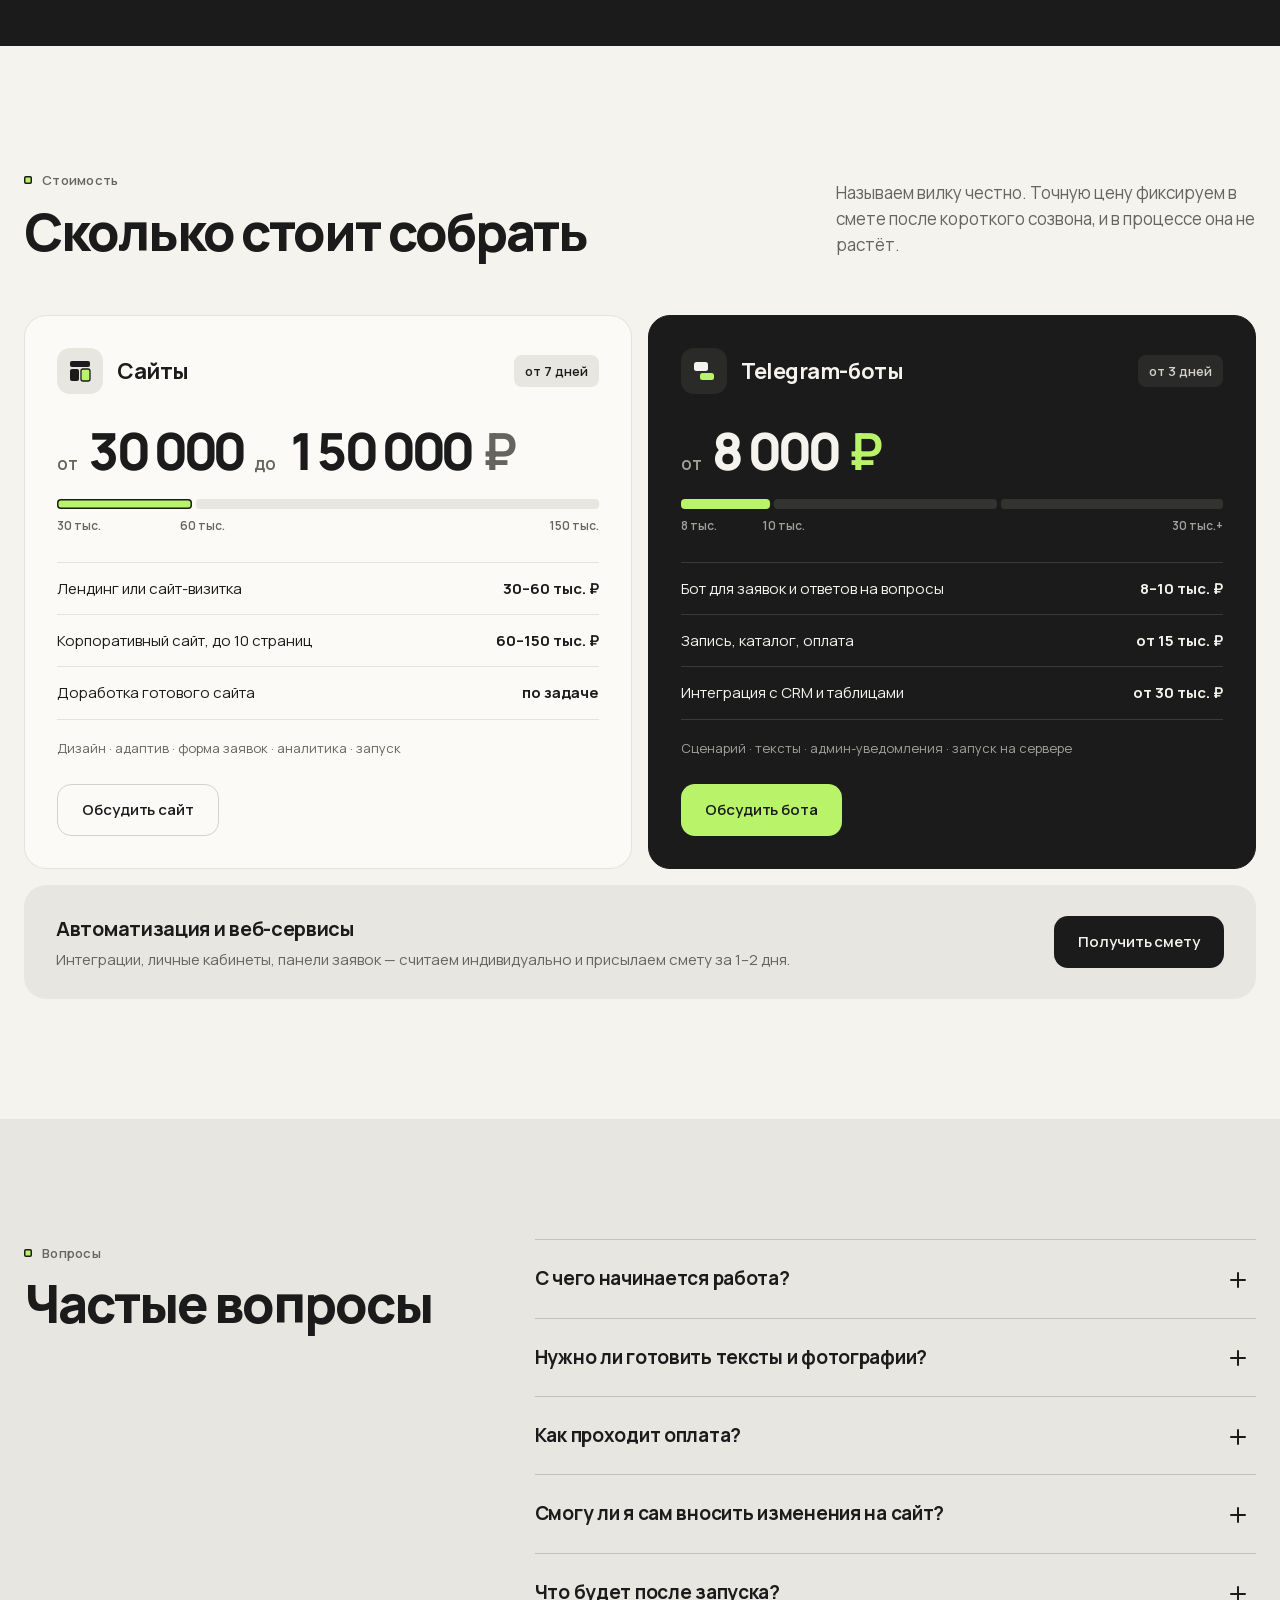
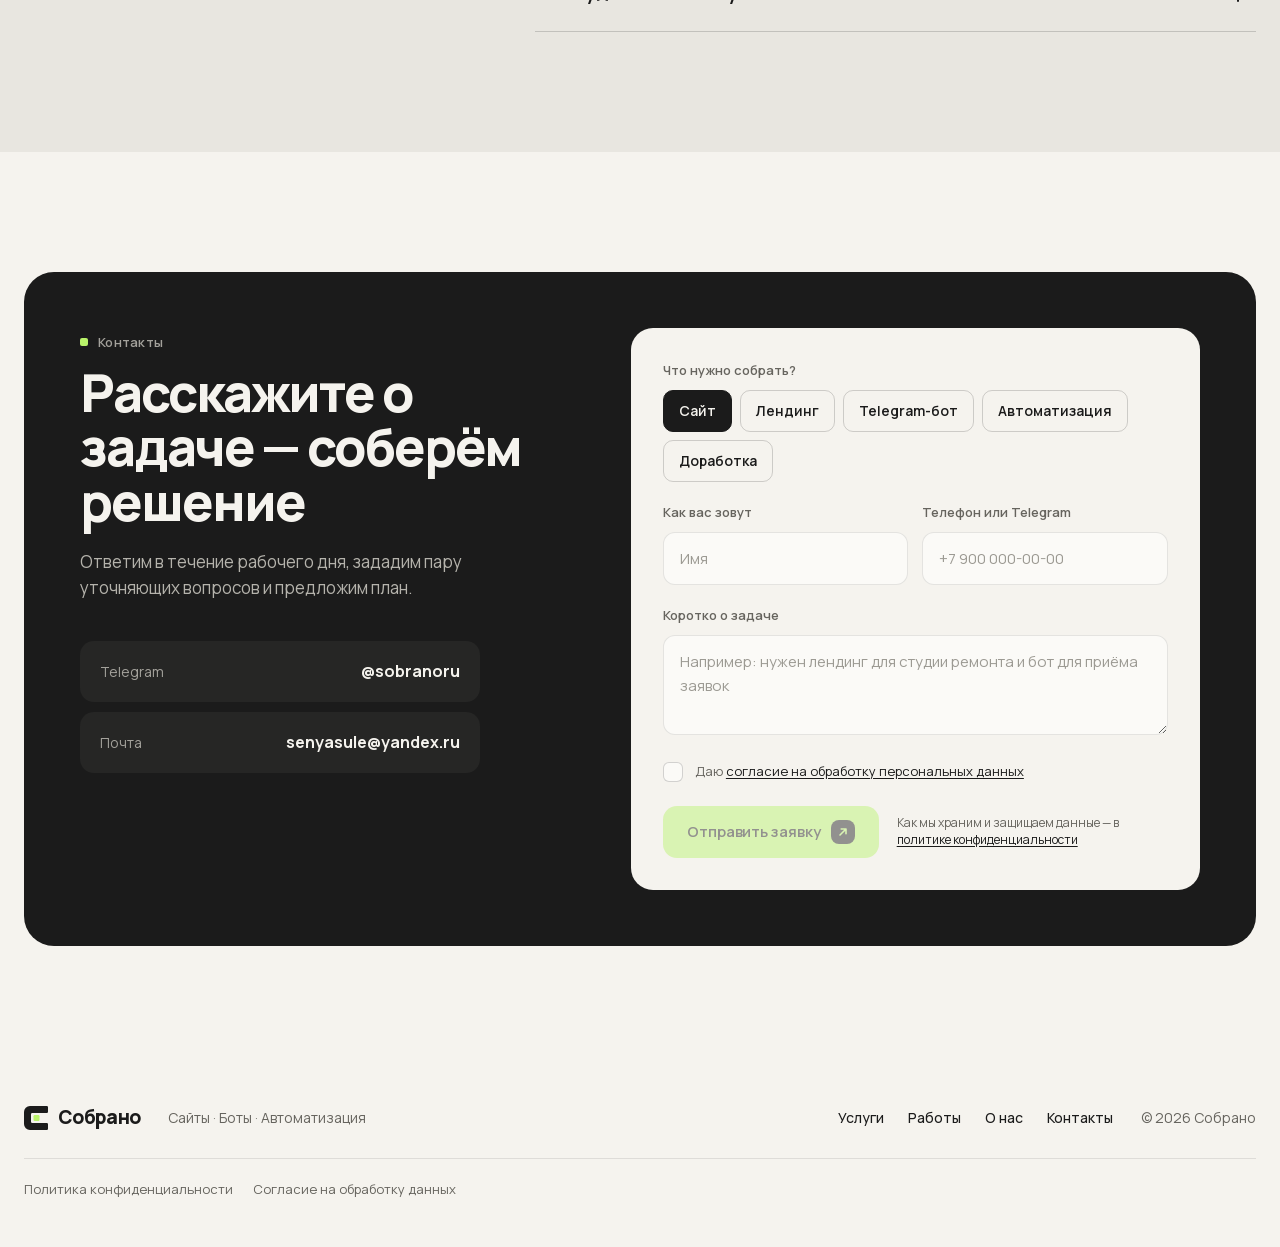
==== commit ea3d6859: "Обновление сайта 2026-11-04 00:57 Co-Authored-By: Claude Opus 5.5 <noreply@anthropic.com>" ====
--- a/index.html
+++ b/index.html
@@ -266,7 +266,7 @@
           <div class="label reveal">Работы</div>
           <h2 class="h2 reveal">Что мы уже собрали</h2>
         </div>
-        <p class="section__lead reveal">Сайты, веб-сервисы и Telegram-боты, которые мы спроектировали и собрали с нуля. Выберите папку, чтобы посмотреть проекты.</p>
+        <p class="section__lead reveal">Сайты и веб-сервисы, которые мы спроектировали и собрали с нуля. Выберите папку, чтобы посмотреть проекты.</p>
       </div>
 
       <div class="folders" role="tablist" aria-label="Категории работ">
@@ -292,16 +292,6 @@
             <span class="folder__count">1 проект</span>
           </span>
         </button>
-        <button class="folder reveal" type="button" role="tab" id="tab-bots" aria-controls="panel-bots" aria-selected="false" tabindex="-1" data-folder="bots">
-          <span class="folder__tab"></span>
-          <span class="folder__papers folder__papers--bots" aria-hidden="true">
-            <span class="folder__paper-chat"><b>Новая запись</b><i></i><i></i></span>
-          </span>
-          <span class="folder__front">
-            <span class="folder__name">Telegram-боты</span>
-            <span class="folder__count">1 проект</span>
-          </span>
-        </button>
       </div>
 
       <!-- Сайты -->
@@ -360,28 +350,6 @@
               <h3>«ПлатилЛи» — контроль оплаты госконтрактов</h3>
               <p>Сервис для поставщиков по 44-ФЗ и 223-ФЗ: показывает срок оплаты по контракту, отмечает возможную просрочку, предварительно считает пеню и готовит черновики документов. Сделали сам сервис и его сайт с калькулятором.</p>
               <a class="work__open" href="https://sulemenevarse-png.github.io/platil/" target="_blank" rel="noopener">Открыть сайт <span class="btn__arr"><svg width="12" height="12"><use href="#arrow"/></svg></span></a>
-            </div>
-          </article>
-        </div>
-      </div>
-
-      <!-- Telegram-боты -->
-      <div class="folder-panel" role="tabpanel" id="panel-bots" aria-labelledby="tab-bots" hidden>
-        <div class="cases">
-          <article class="case">
-            <div class="case__shot case__shot--chat">
-              <div class="case__chat chat-loop" aria-hidden="true">
-                <span class="m card"><b>Новая запись с сайта</b><small>Анна · профгигиена</small><small>Завтра, 15:30 · филиал на Ленина</small></span>
-                <span class="btns"><span class="on">Подтвердить</span><span>Перезвонить</span></span>
-                <span class="me">Подтвердить</span>
-                <span class="typing"><i></i><i></i><i></i></span>
-                <span class="m ok"><span class="tick"><svg width="8" height="8"><use href="#check"/></svg></span>Запись подтверждена, пациенту ушло напоминание</span>
-              </div>
-            </div>
-            <div class="case__meta">
-              <div class="tags"><span>Telegram-бот</span><span>Автоматизация</span></div>
-              <h3>Заявки с сайта — сразу в Telegram</h3>
-              <p>Администратор клиники получает запись в мессенджер и подтверждает её одной кнопкой. Ни одна заявка не теряется в почте.</p>
             </div>
           </article>
         </div>
--- a/assets/styles.css
+++ b/assets/styles.css
@@ -619,7 +619,7 @@
 /* ==========================================================
    Работы — папки (2026-11)
    ========================================================== */
-.folders { display: grid; grid-template-columns: repeat(3, 1fr); gap: 16px; margin-bottom: 28px; }
+.folders { display: grid; grid-template-columns: repeat(2, 1fr); gap: 16px; margin-bottom: 28px; }
 .folder {
   position: relative; display: block; height: 240px; padding: 0; border: 0; background: none; cursor: pointer; text-align: left;
   transition: transform .35s var(--ease);
@@ -795,3 +795,8 @@
 .case__shot--open:hover .case__play, .case__shot--open:focus-visible .case__play { transform: translateY(-2px); background: var(--lime); color: var(--ink); }
 .case__shot--open:hover .case__play svg { color: var(--ink); }
 @media (hover: none) { .case__play { transform: none; height: 38px; } }
+/* две папки: листы не шире 330px, чтобы не выходили за папку */
+.folder__papers img { width: min(78%, 300px); }
+.folder__papers { overflow: visible; }
+.folder { height: 250px; }
+@media (max-width: 760px) { .folder { height: 150px; } .folder__papers img { width: 100%; } }
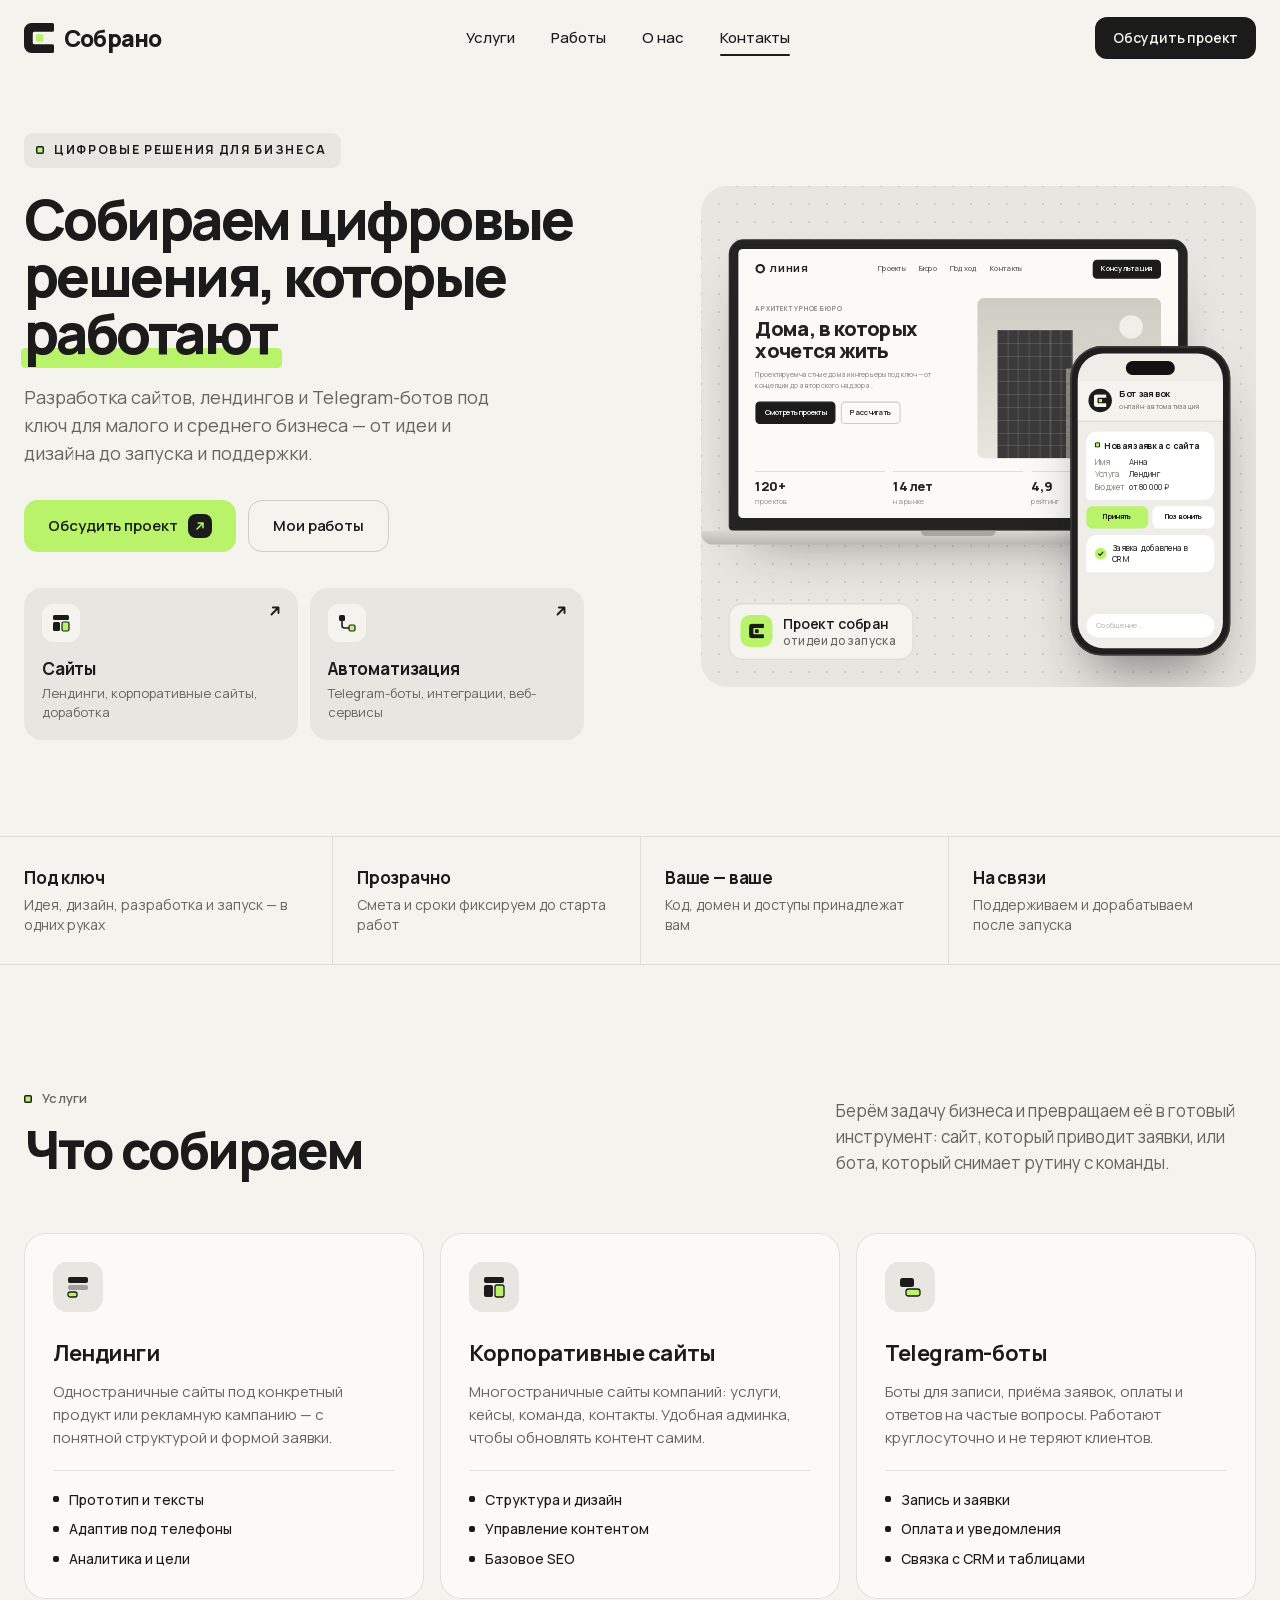
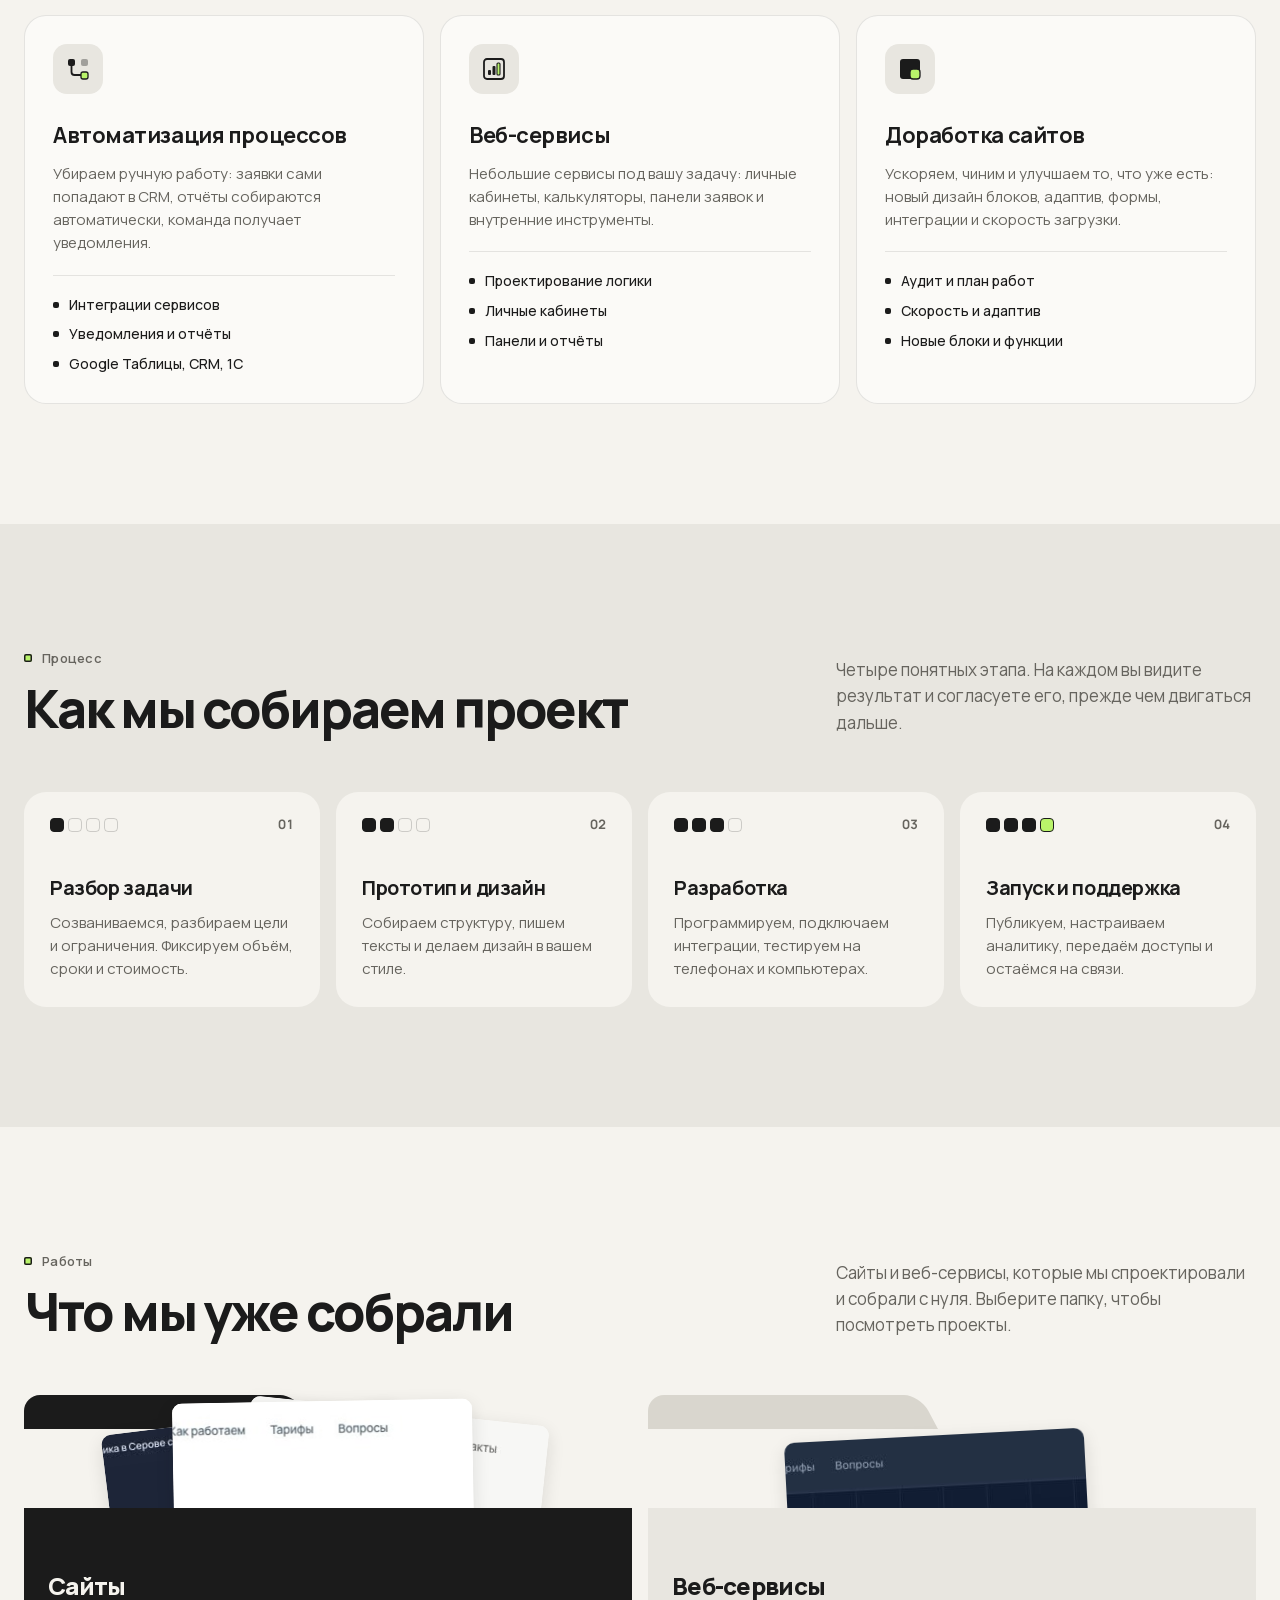
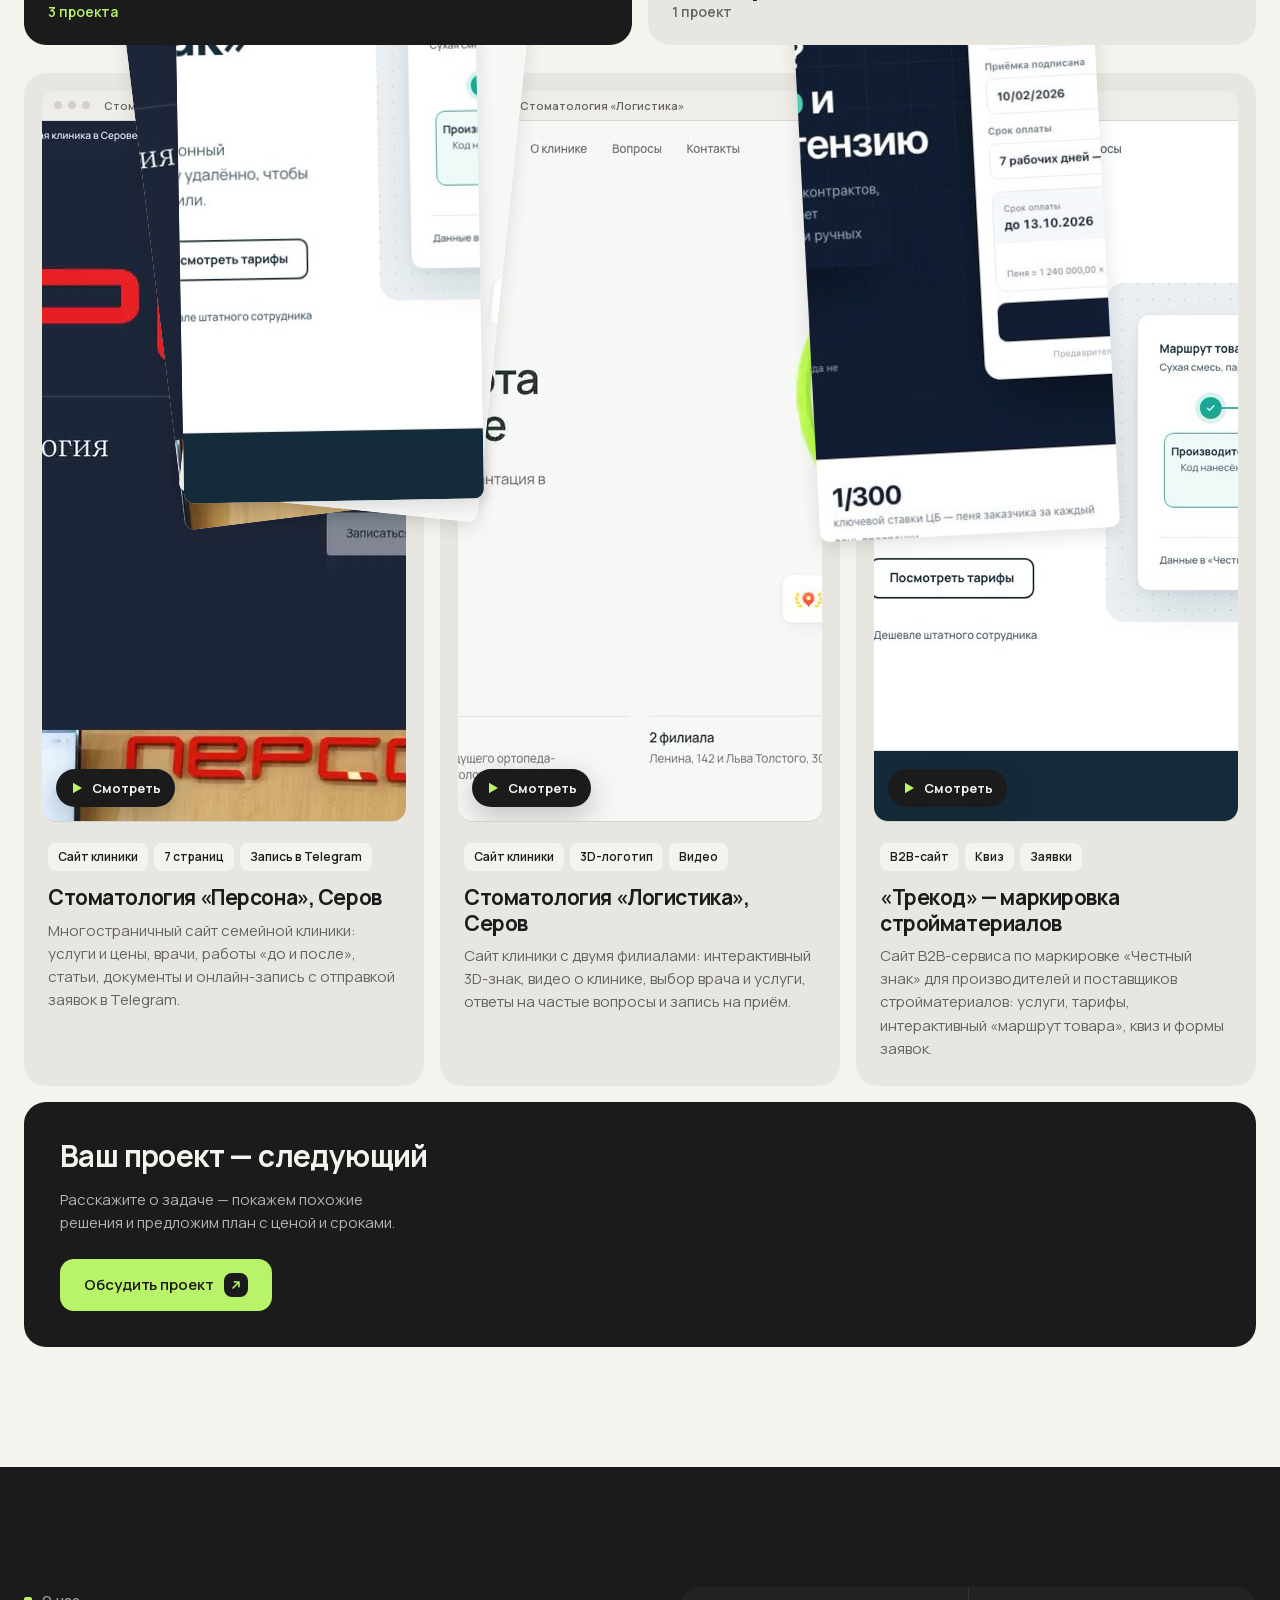
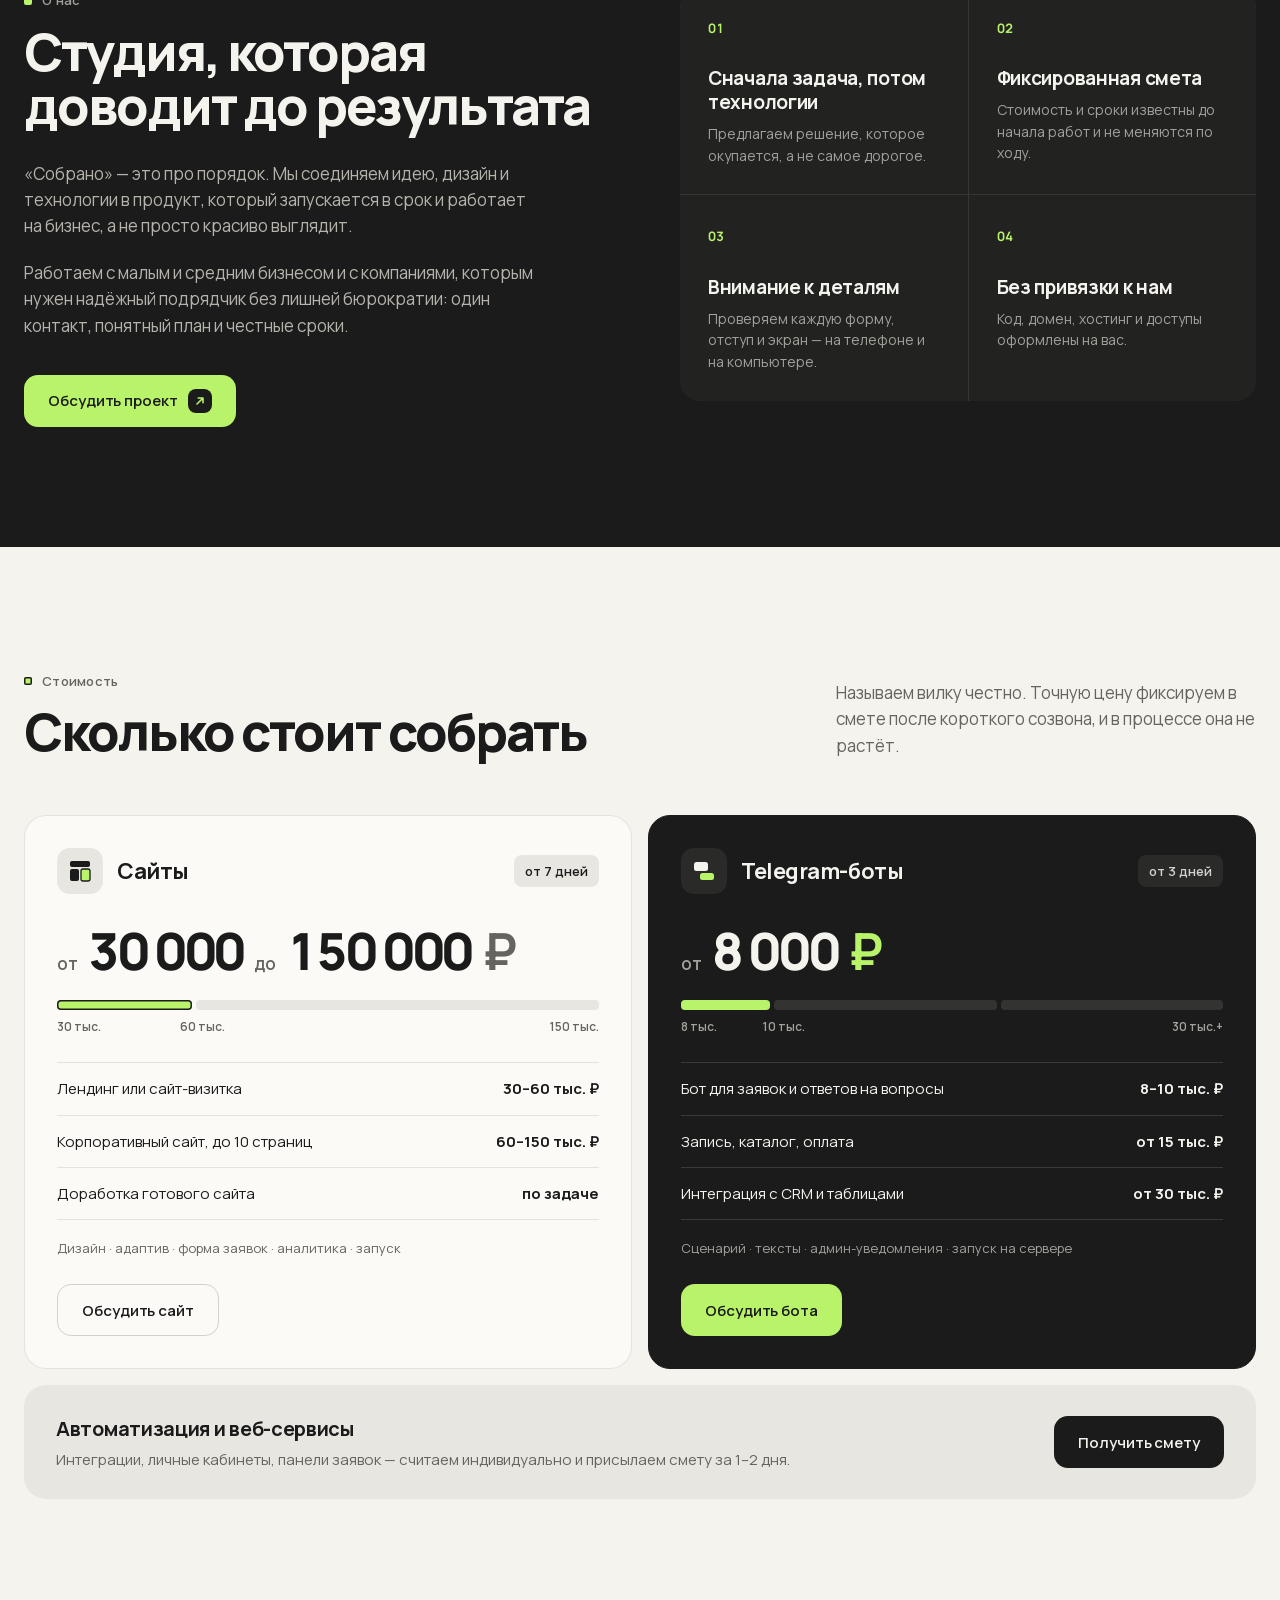
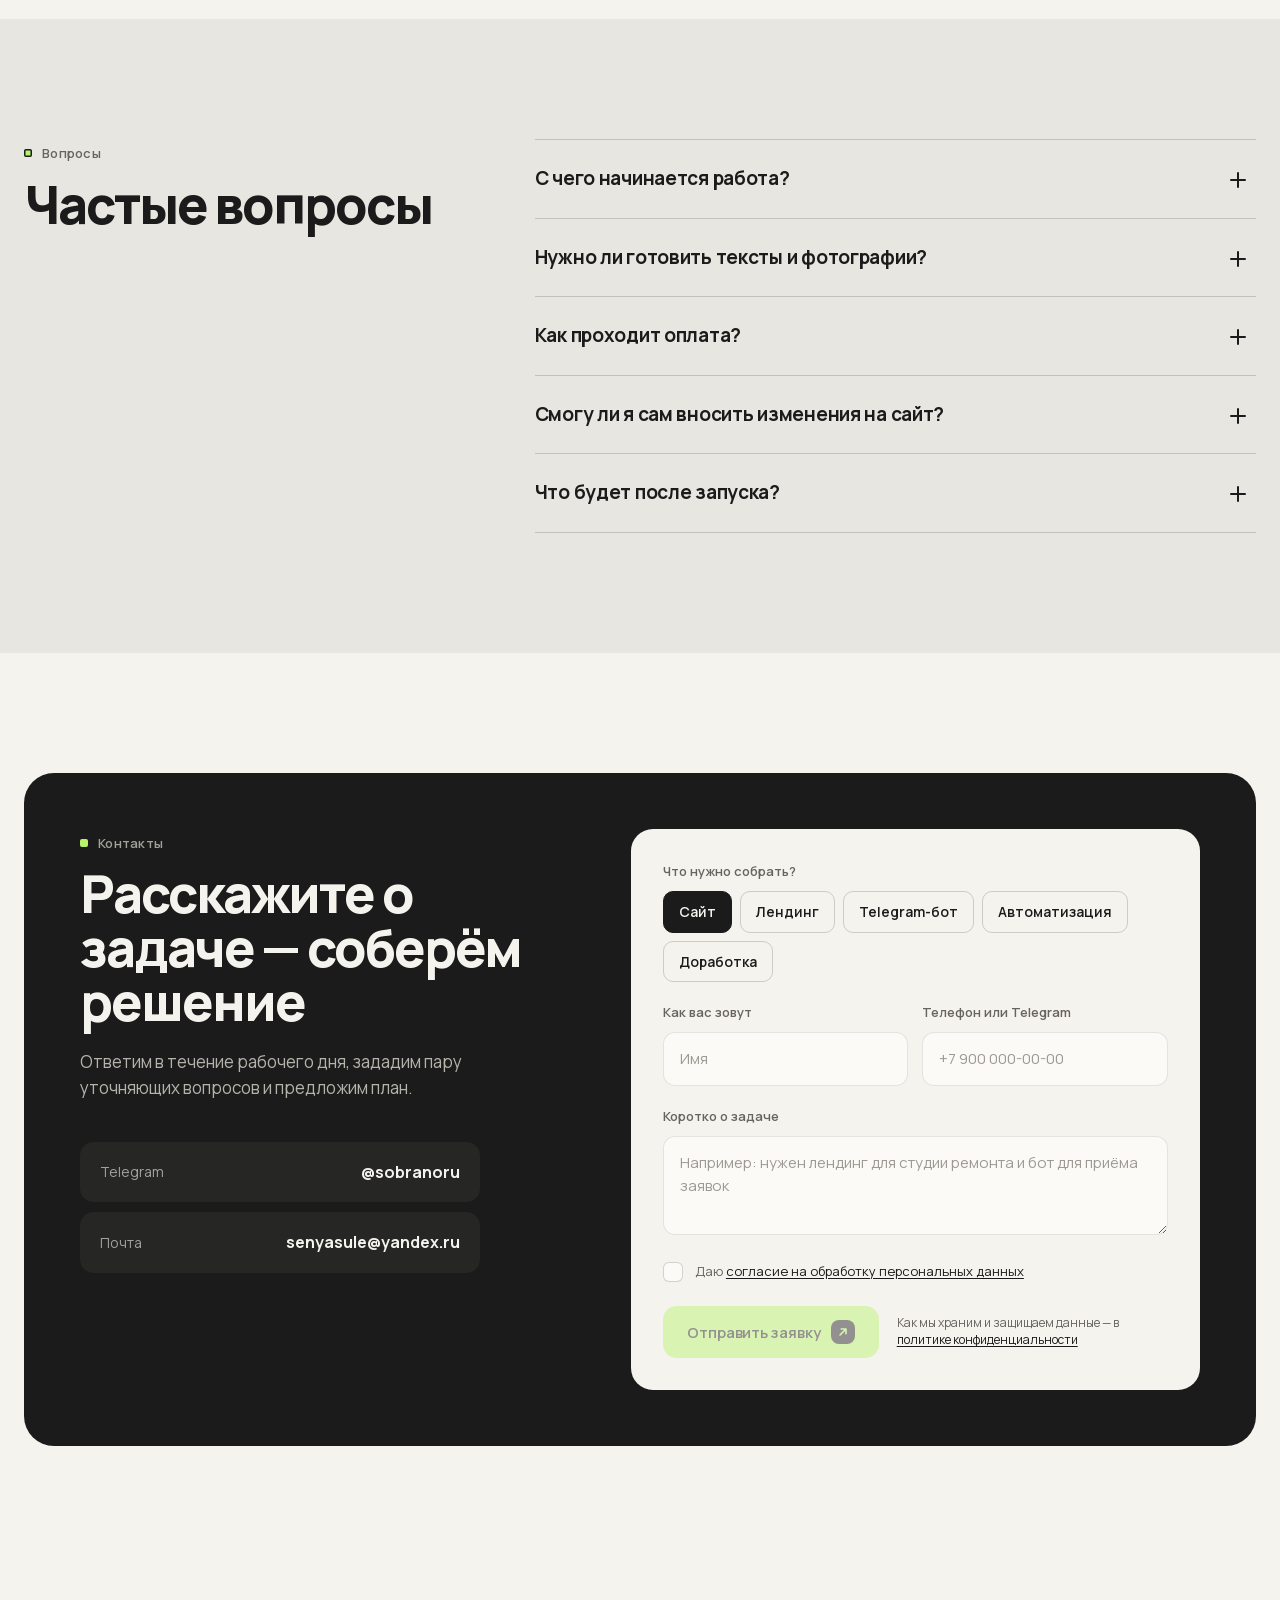
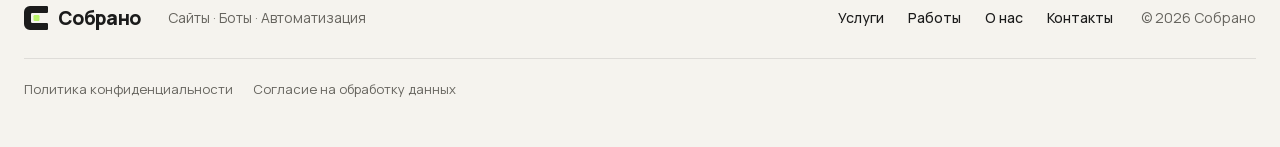
==== commit 2b3e7890: "Обновление сайта 2026-11-04 04:35 Co-Authored-By: Claude Opus 5.5 <noreply@anthropic.com>" ====
--- a/index.html
+++ b/index.html
@@ -5,18 +5,31 @@
   <meta name="viewport" content="width=device-width, initial-scale=1">
   <meta http-equiv="Content-Security-Policy" content="default-src 'self'; script-src 'self'; style-src 'self' 'unsafe-inline'; img-src 'self' data:; font-src 'self'; media-src 'self'; connect-src 'self' https://script.google.com https://script.googleusercontent.com; form-action 'self'; base-uri 'self'; object-src 'none'; upgrade-insecure-requests">
   <meta name="referrer" content="strict-origin-when-cross-origin">
-  <title>Собрано — сайты, Telegram-боты и автоматизация для бизнеса</title>
-  <meta name="description" content="Собираем цифровые решения, которые работают: сайты и лендинги, Telegram-боты, автоматизация процессов и веб-сервисы для малого и среднего бизнеса.">
+  <title>Разработка сайтов и Telegram-ботов под ключ — студия «Собрано»</title>
+  <meta name="description" content="Сайты от 30 000 ₽ и Telegram-боты от 8 000 ₽ для малого и среднего бизнеса: лендинги, корпоративные сайты, автоматизация. Смета и сроки — до старта работ.">
+  <meta name="robots" content="index, follow, max-image-preview:large">
   <meta name="theme-color" content="#F5F3EE">
-  <meta property="og:title" content="Собрано — цифровые решения для бизнеса">
-  <meta property="og:description" content="Сайты, Telegram-боты и автоматизация — от идеи до работающего продукта.">
+  <link rel="canonical" href="https://sobranoweba.ru/">
   <meta property="og:type" content="website">
+  <meta property="og:site_name" content="Собрано">
+  <meta property="og:locale" content="ru_RU">
   <meta property="og:url" content="https://sobranoweba.ru/">
-  <link rel="canonical" href="https://sobranoweba.ru/">
+  <meta property="og:title" content="Собрано — сайты и Telegram-боты для бизнеса под ключ">
+  <meta property="og:description" content="Сайт от 30 000 ₽, Telegram-бот от 8 000 ₽. Смета и сроки — до старта работ.">
+  <meta property="og:image" content="https://sobranoweba.ru/assets/og.png">
+  <meta property="og:image:width" content="1200">
+  <meta property="og:image:height" content="630">
+  <meta property="og:image:alt" content="Собрано — сайты и Telegram-боты для бизнеса под ключ">
+  <meta name="twitter:card" content="summary_large_image">
+  <link rel="icon" href="favicon.ico" sizes="48x48">
   <link rel="icon" href="assets/favicon.svg" type="image/svg+xml">
+  <link rel="apple-touch-icon" href="assets/icon-180.png">
+  <link rel="manifest" href="site.webmanifest">
   <link rel="preload" href="assets/fonts/manrope-cyrillic.woff2" as="font" type="font/woff2" crossorigin>
-  <link rel="stylesheet" href="assets/fonts.css">
+  <link rel="preload" href="assets/fonts/manrope-latin.woff2" as="font" type="font/woff2" crossorigin>
+  <style>@font-face{font-family: 'Manrope';font-style: normal;font-weight: 400 800;font-display: swap;src: url(assets/fonts/manrope-cyrillic.woff2) format('woff2');unicode-range: U+0301, U+0400-045F, U+0490-0491, U+04B0-04B1, U+2116;} @font-face{font-family: 'Manrope';font-style: normal;font-weight: 400 800;font-display: swap;src: url(assets/fonts/manrope-latin-ext.woff2) format('woff2');unicode-range: U+0100-02BA, U+02BD-02C5, U+02C7-02CC, U+02CE-02D7, U+02DD-02FF, U+0304, U+0308, U+0329, U+1D00-1DBF, U+1E00-1E9F, U+1EF2-1EFF, U+2020, U+20A0-20AB, U+20AD-20C4, U+2113, U+2C60-2C7F, U+A720-A7FF;} @font-face{font-family: 'Manrope';font-style: normal;font-weight: 400 800;font-display: swap;src: url(assets/fonts/manrope-latin.woff2) format('woff2');unicode-range: U+0000-00FF, U+0131, U+0152-0153, U+02BB-02BC, U+02C6, U+02DA, U+02DC, U+0304, U+0308, U+0329, U+2000-206F, U+20AC, U+2122, U+2191, U+2193, U+2212, U+2215, U+FEFF, U+FFFD;}</style>
   <link rel="stylesheet" href="assets/styles.css">
+  <script type="application/ld+json">{"@context":"https://schema.org","@graph":[{"@type":"Organization","@id":"https://sobranoweba.ru/#org","name":"Собрано","alternateName":"Студия «Собрано»","url":"https://sobranoweba.ru/","logo":"https://sobranoweba.ru/assets/icon-512.png","image":"https://sobranoweba.ru/assets/og.png","description":"Разработка сайтов, лендингов и Telegram-ботов под ключ для малого и среднего бизнеса.","email":"senyasule@yandex.ru","sameAs":["https://t.me/sobranoru"],"areaServed":{"@type":"Country","name":"Россия"},"hasOfferCatalog":{"@type":"OfferCatalog","name":"Услуги студии «Собрано»","itemListElement":[{"@type":"Offer","itemOffered":{"@type":"Service","name":"Лендинг или сайт-визитка"},"priceSpecification":{"@type":"PriceSpecification","minPrice":30000,"maxPrice":60000,"priceCurrency":"RUB"}},{"@type":"Offer","itemOffered":{"@type":"Service","name":"Корпоративный сайт"},"priceSpecification":{"@type":"PriceSpecification","minPrice":60000,"maxPrice":150000,"priceCurrency":"RUB"}},{"@type":"Offer","itemOffered":{"@type":"Service","name":"Telegram-бот"},"priceSpecification":{"@type":"PriceSpecification","minPrice":8000,"priceCurrency":"RUB"}},{"@type":"Offer","itemOffered":{"@type":"Service","name":"Автоматизация и веб-сервисы"}}]}},{"@type":"WebSite","@id":"https://sobranoweba.ru/#website","url":"https://sobranoweba.ru/","name":"Собрано","inLanguage":"ru-RU","publisher":{"@id":"https://sobranoweba.ru/#org"}},{"@type":"FAQPage","mainEntity":[{"@type":"Question","name":"С чего начинается работа?","acceptedAnswer":{"@type":"Answer","text":"С короткого созвона или переписки: вы рассказываете о задаче, мы задаём уточняющие вопросы и в течение 1–2 дней присылаем план, сроки и смету."}},{"@type":"Question","name":"Нужно ли готовить тексты и фотографии?","acceptedAnswer":{"@type":"Answer","text":"Не обязательно. Мы поможем со структурой и текстами, подберём изображения или подскажем, что снять. Если материалы есть — используем их."}},{"@type":"Question","name":"Как проходит оплата?","acceptedAnswer":{"@type":"Answer","text":"Обычно в два этапа: предоплата перед началом и остаток после запуска. Для больших проектов разбиваем оплату по этапам."}},{"@type":"Question","name":"Смогу ли я сам вносить изменения на сайт?","acceptedAnswer":{"@type":"Answer","text":"Да. Подключаем удобную панель управления и показываем, как ей пользоваться. Сложные доработки можно поручить нам."}},{"@type":"Question","name":"Что будет после запуска?","acceptedAnswer":{"@type":"Answer","text":"Даём гарантийный период на исправление ошибок, а дальше можем взять проект на поддержку: обновления, доработки и новые функции."}}]}]}</script>
 </head>
 <body>
 
@@ -69,14 +82,14 @@
   <section class="hero">
     <div class="container hero__grid">
       <div class="hero__text">
-        <div class="eyebrow reveal"><i></i>ЦИФРОВЫЕ РЕШЕНИЯ ДЛЯ БИЗНЕСА</div>
-        <h1 class="hero__title reveal">Собираем цифровые решения, которые <mark>работают</mark></h1>
-        <p class="hero__lead reveal">Сайты, лендинги, Telegram-боты и автоматизация для бизнеса — от идеи и дизайна до запуска и поддержки.</p>
-        <div class="hero__cta reveal">
+        <div class="eyebrow"><i></i>ЦИФРОВЫЕ РЕШЕНИЯ ДЛЯ БИЗНЕСА</div>
+        <h1 class="hero__title">Собираем цифровые решения, которые <mark>работают</mark></h1>
+        <p class="hero__lead">Разработка сайтов, лендингов и Telegram-ботов под ключ для малого и среднего бизнеса — от идеи и дизайна до запуска и поддержки.</p>
+        <div class="hero__cta">
           <a class="btn btn--lime" href="#contacts">Обсудить проект <span class="btn__arr"><svg width="12" height="12"><use href="#arrow"/></svg></span></a>
           <a class="btn btn--ghost" href="#works">Мои работы</a>
         </div>
-        <div class="hero__svc reveal">
+        <div class="hero__svc">
           <a class="mini-card" href="#services">
             <span class="mini-card__ic">
               <svg width="18" height="18" viewBox="0 0 18 18"><rect x="1" y="1" width="16" height="5" rx="1.5" fill="#1B1B1B"/><rect x="1" y="8" width="7" height="9" rx="1.5" fill="#1B1B1B"/><rect x="10" y="8" width="7" height="9" rx="1.5" fill="#B9F36A" stroke="#1B1B1B" stroke-width="1.2"/></svg>
@@ -96,7 +109,7 @@
         </div>
       </div>
 
-      <div class="hero__visual reveal" aria-hidden="true">
+      <div class="hero__visual" aria-hidden="true">
         <div class="stage">
           <div class="stage__inner">
             <div class="laptop">
@@ -273,9 +286,9 @@
         <button class="folder reveal" type="button" role="tab" id="tab-sites" aria-controls="panel-sites" aria-selected="true" data-folder="sites">
           <span class="folder__tab"></span>
           <span class="folder__papers" aria-hidden="true">
-            <img src="assets/works/persona-desktop.jpg" alt="" loading="lazy">
-            <img src="assets/works/logistika-desktop.jpg" alt="" loading="lazy">
-            <img src="assets/works/trekod-desktop.jpg" alt="" loading="lazy">
+            <img src="assets/works/persona-desktop.jpg" alt="" width="1120" height="700" loading="lazy" decoding="async">
+            <img src="assets/works/logistika-desktop.jpg" alt="" width="1120" height="700" loading="lazy" decoding="async">
+            <img src="assets/works/trekod-desktop.jpg" alt="" width="1120" height="700" loading="lazy" decoding="async">
           </span>
           <span class="folder__front">
             <span class="folder__name">Сайты</span>
@@ -285,7 +298,7 @@
         <button class="folder reveal" type="button" role="tab" id="tab-services" aria-controls="panel-services" aria-selected="false" tabindex="-1" data-folder="services">
           <span class="folder__tab"></span>
           <span class="folder__papers" aria-hidden="true">
-            <img src="assets/works/platil-desktop.jpg" alt="" loading="lazy">
+            <img src="assets/works/platil-desktop.jpg" alt="" width="1120" height="700" loading="lazy" decoding="async">
           </span>
           <span class="folder__front">
             <span class="folder__name">Веб-сервисы</span>
@@ -300,7 +313,7 @@
           <article class="case">
             <button class="case__shot case__shot--open" type="button" data-viewer="video" data-title="Стоматология «Персона»" data-desktop="assets/works/persona-desktop.mp4" data-mobile="assets/works/persona-mobile.mp4" aria-label="Смотреть: Стоматология «Персона»">
               <div class="case__bar"><i></i><i></i><i></i><span>Стоматология «Персона»</span></div>
-              <img src="assets/works/persona-desktop.jpg" alt="" loading="lazy">
+              <img src="assets/works/persona-desktop.jpg" alt="Сайт стоматологии «Персона» — главная страница" width="1120" height="700" loading="lazy" decoding="async">
               <span class="case__play"><svg width="14" height="14" viewBox="0 0 14 14" aria-hidden="true"><path d="M3 1.8v10.4L12 7z" fill="currentColor"/></svg>Смотреть</span>
             </button>
             <div class="case__meta">
@@ -312,7 +325,7 @@
           <article class="case">
             <button class="case__shot case__shot--open" type="button" data-viewer="video" data-title="Стоматология «Логистика»" data-desktop="assets/works/logistika-desktop.mp4" data-mobile="assets/works/logistika-mobile.mp4" aria-label="Смотреть: Стоматология «Логистика»">
               <div class="case__bar"><i></i><i></i><i></i><span>Стоматология «Логистика»</span></div>
-              <img src="assets/works/logistika-desktop.jpg" alt="" loading="lazy">
+              <img src="assets/works/logistika-desktop.jpg" alt="Сайт стоматологии «Логистика» — главная страница" width="1120" height="700" loading="lazy" decoding="async">
               <span class="case__play"><svg width="14" height="14" viewBox="0 0 14 14" aria-hidden="true"><path d="M3 1.8v10.4L12 7z" fill="currentColor"/></svg>Смотреть</span>
             </button>
             <div class="case__meta">
@@ -324,7 +337,7 @@
           <article class="case">
             <button class="case__shot case__shot--open" type="button" data-viewer="scroll" data-title="Трекод" data-full="assets/works/trekod-full.jpg" aria-label="Смотреть: Трекод">
               <div class="case__bar"><i></i><i></i><i></i><span>Трекод</span></div>
-              <img src="assets/works/trekod-desktop.jpg" alt="" loading="lazy">
+              <img src="assets/works/trekod-desktop.jpg" alt="Сайт «Трекод» — главная страница" width="1120" height="700" loading="lazy" decoding="async">
               <span class="case__play"><svg width="14" height="14" viewBox="0 0 14 14" aria-hidden="true"><path d="M3 1.8v10.4L12 7z" fill="currentColor"/></svg>Смотреть</span>
             </button>
             <div class="case__meta">
@@ -342,7 +355,7 @@
           <article class="case">
             <button class="case__shot case__shot--open" type="button" data-viewer="scroll" data-title="ПлатилЛи" data-full="assets/works/platil-full.jpg" aria-label="Смотреть: ПлатилЛи">
               <div class="case__bar"><i></i><i></i><i></i><span>ПлатилЛи</span></div>
-              <img src="assets/works/platil-desktop.jpg" alt="" loading="lazy">
+              <img src="assets/works/platil-desktop.jpg" alt="Сервис «ПлатилЛи» — главная страница с калькулятором пени" width="1120" height="700" loading="lazy" decoding="async">
               <span class="case__play"><svg width="14" height="14" viewBox="0 0 14 14" aria-hidden="true"><path d="M3 1.8v10.4L12 7z" fill="currentColor"/></svg>Смотреть</span>
             </button>
             <div class="case__meta">
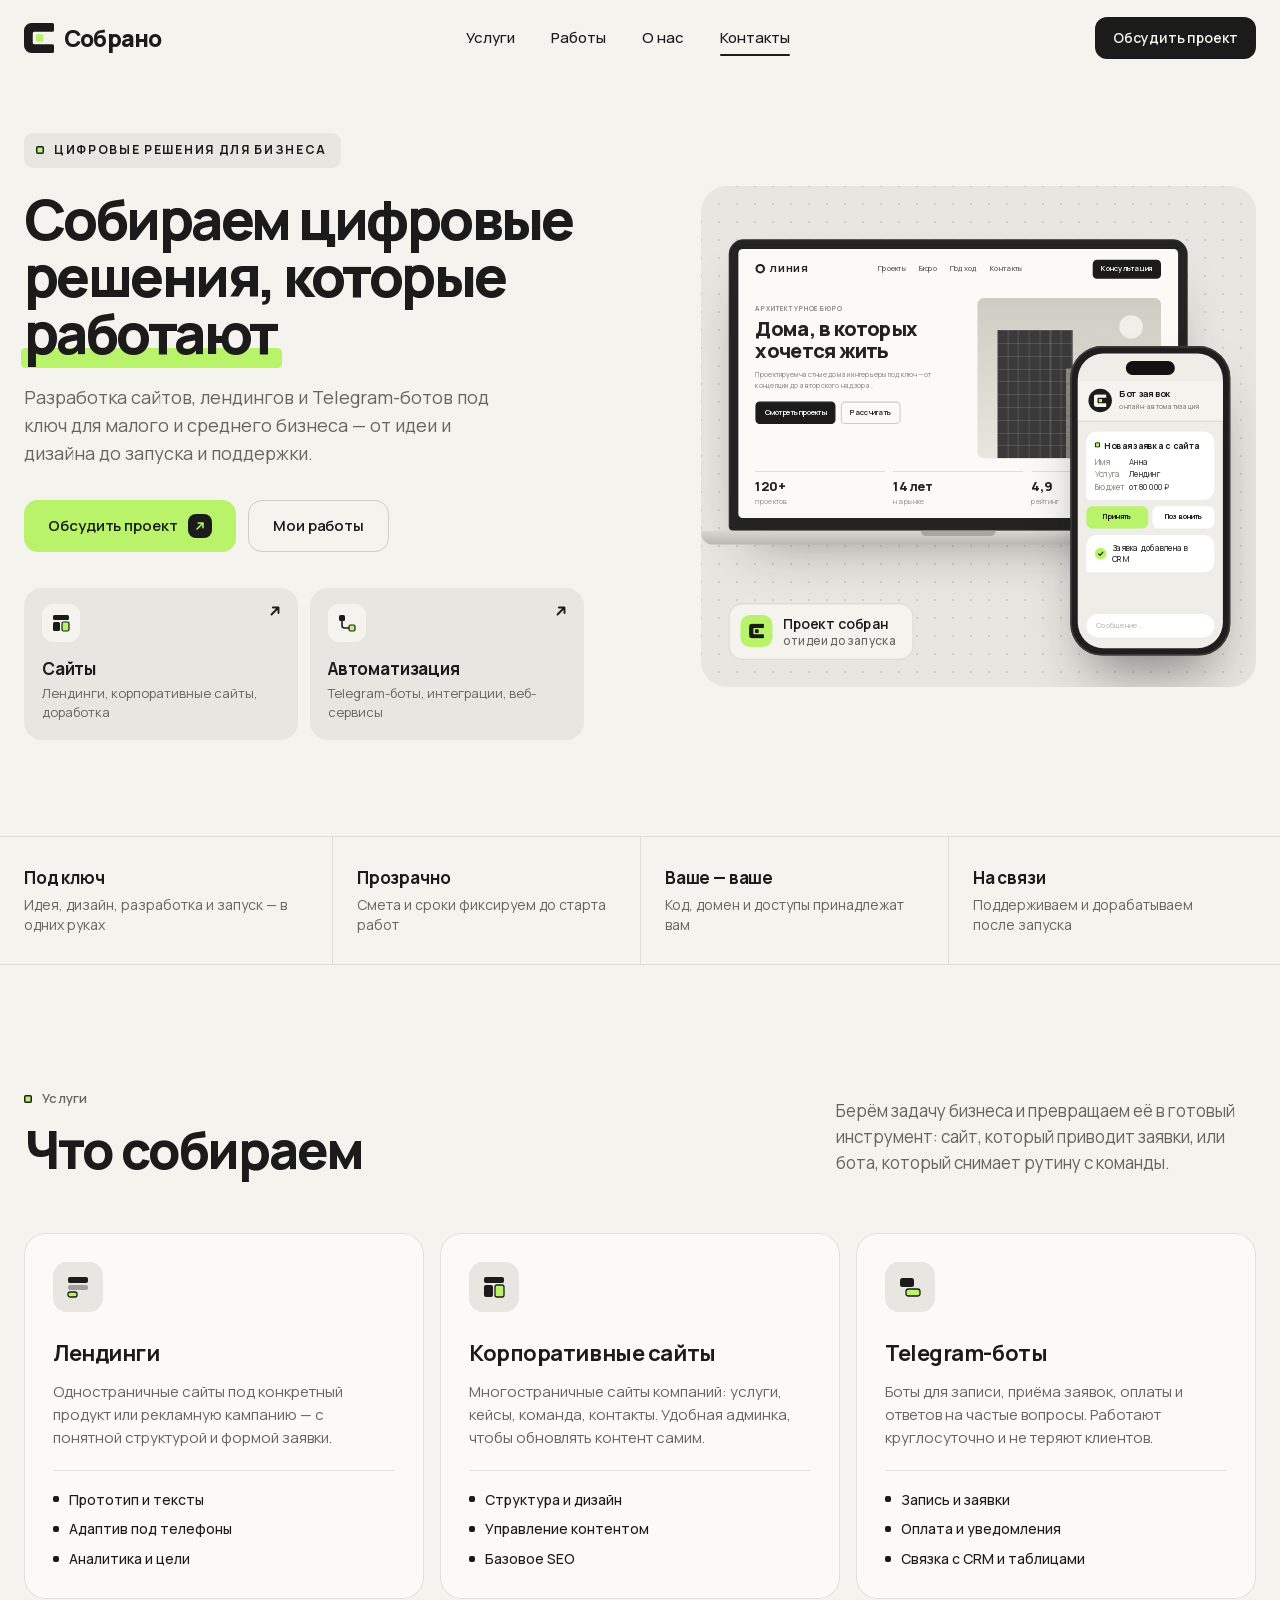
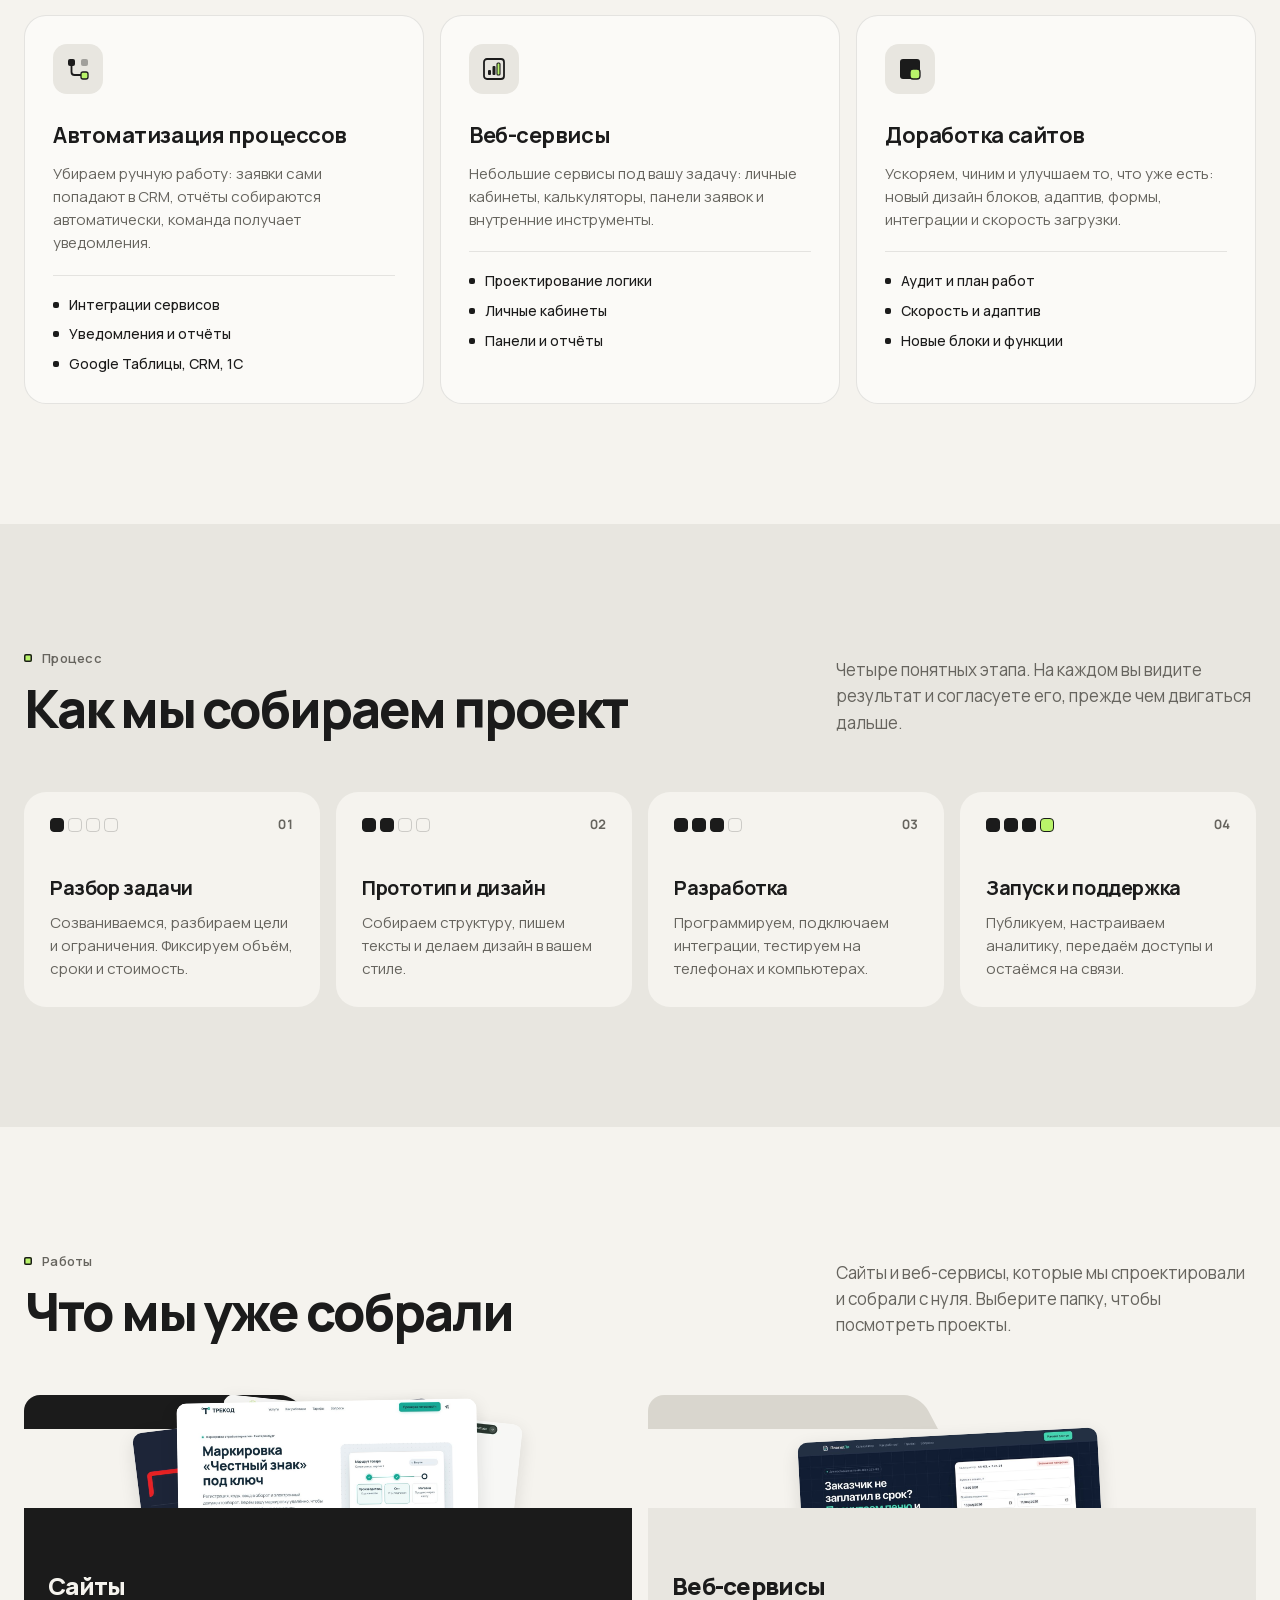
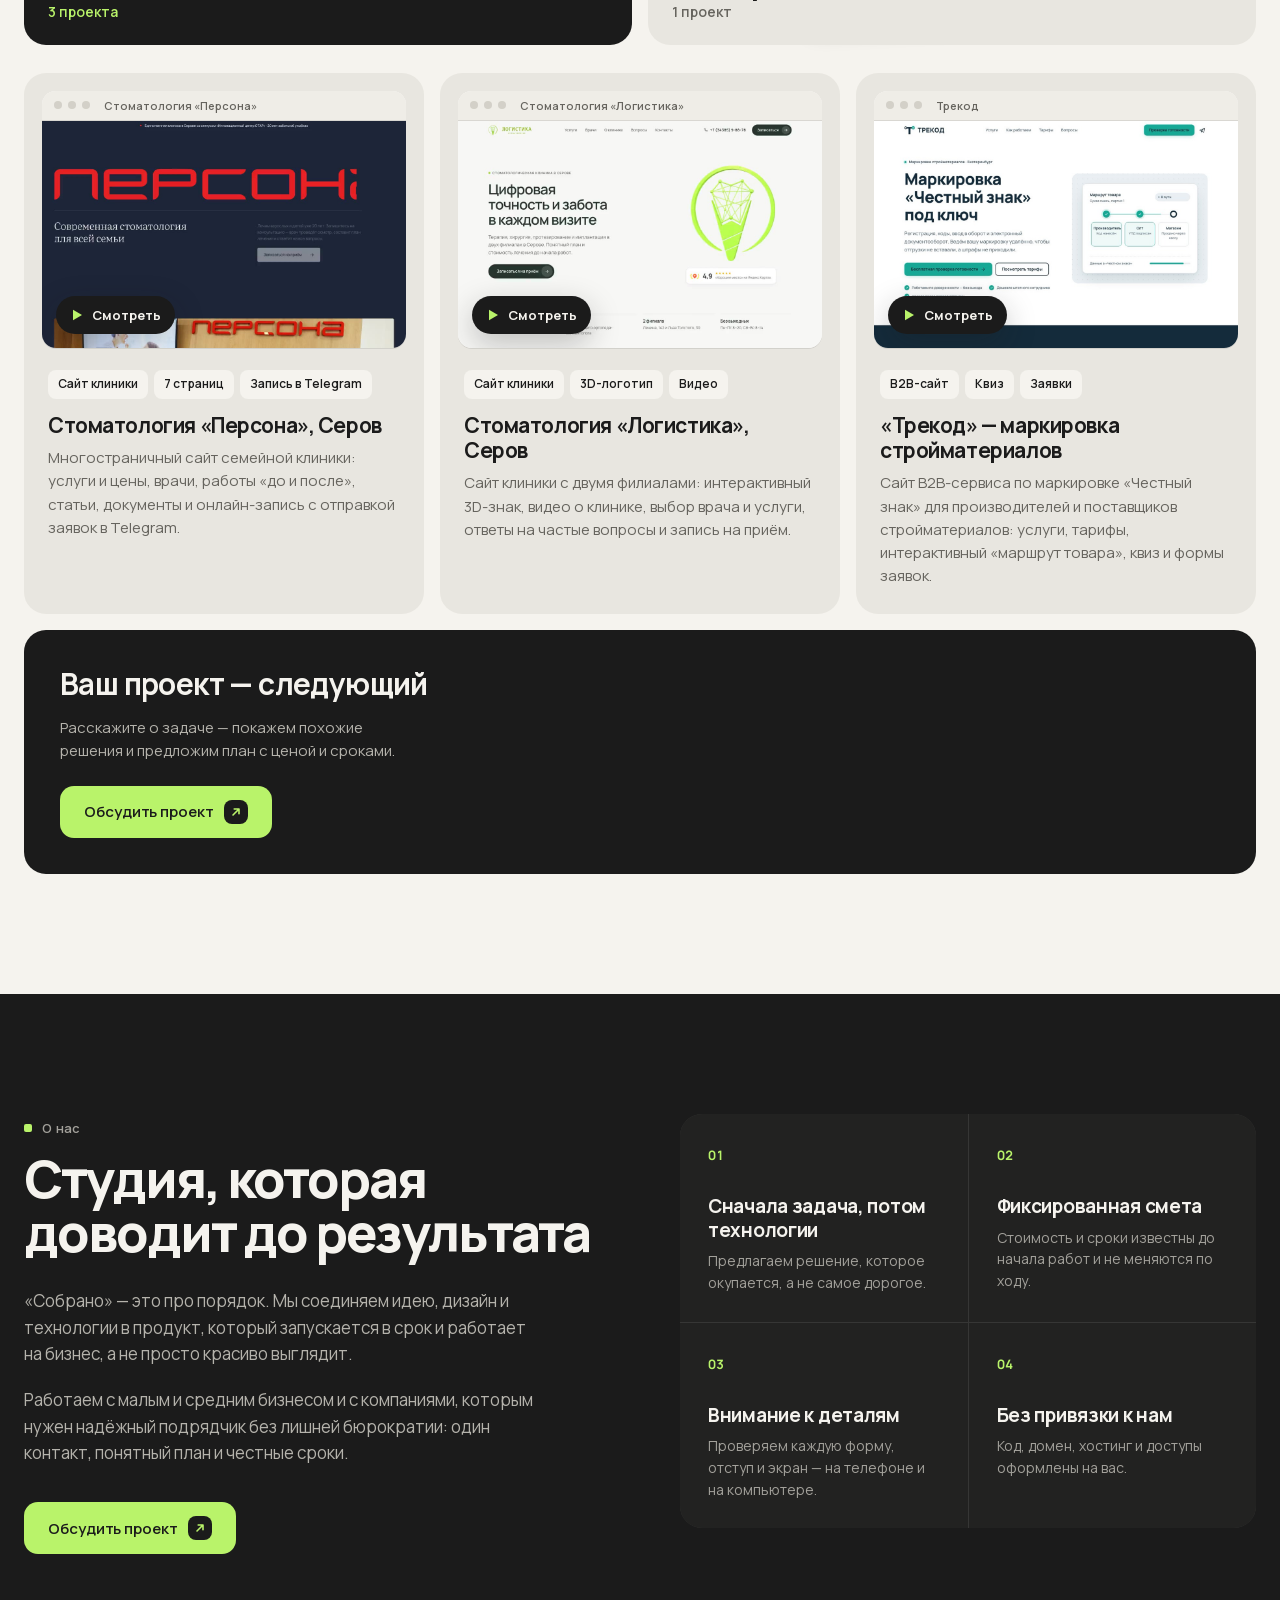
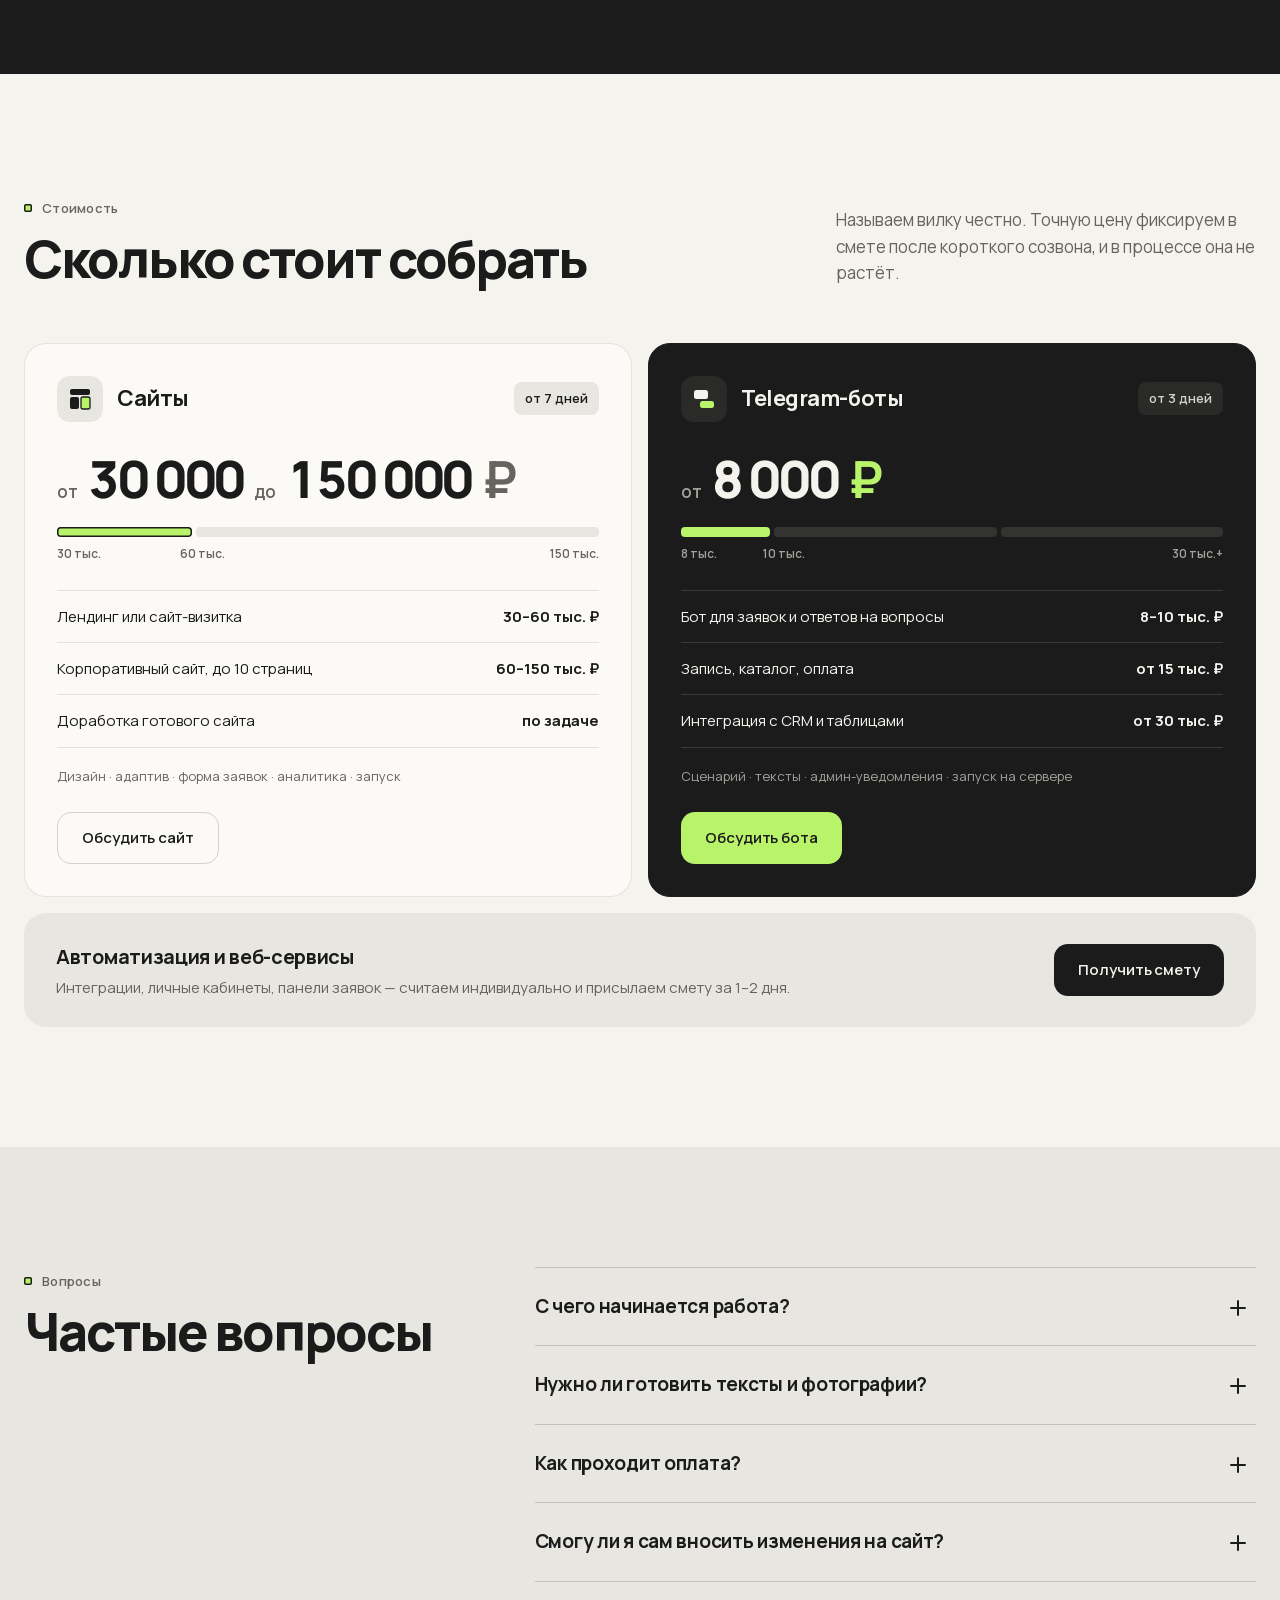
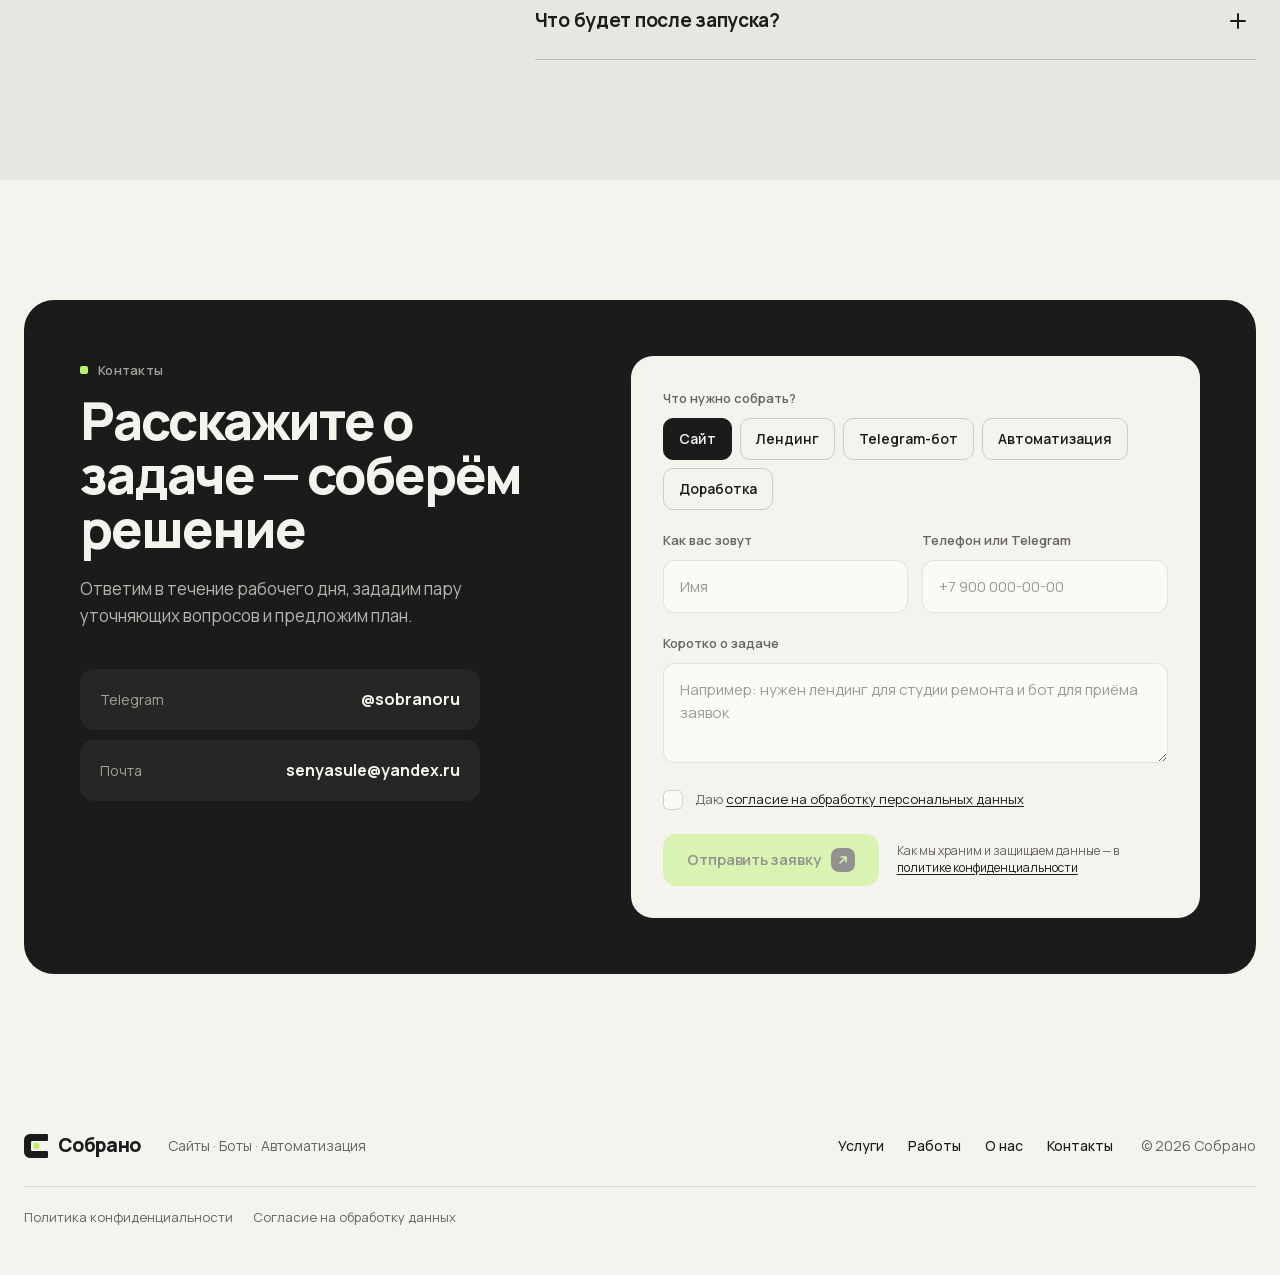
==== commit 4aa6e09c: "Обновление сайта 2026-11-04 04:47 Co-Authored-By: Claude Opus 5.5 <noreply@anthropic.com>" ====
--- a/index.html
+++ b/index.html
@@ -9,6 +9,7 @@
   <meta name="description" content="Сайты от 30 000 ₽ и Telegram-боты от 8 000 ₽ для малого и среднего бизнеса: лендинги, корпоративные сайты, автоматизация. Смета и сроки — до старта работ.">
   <meta name="robots" content="index, follow, max-image-preview:large">
   <meta name="theme-color" content="#F5F3EE">
+  <meta name="yandex-verification" content="9a0cea48e573107e">
   <link rel="canonical" href="https://sobranoweba.ru/">
   <meta property="og:type" content="website">
   <meta property="og:site_name" content="Собрано">
--- a/assets/styles.css
+++ b/assets/styles.css
@@ -633,7 +633,7 @@
 .folder__tab::after { content: ""; position: absolute; right: -22px; top: 0; width: 44px; height: 34px; background: inherit; border-radius: 0 16px 0 0; transform: skewX(28deg); transform-origin: bottom left; }
 .folder__papers { position: absolute; left: 18px; right: 18px; top: 22px; bottom: 60px; z-index: 1; }
 .folder__papers img, .folder__paper-chat {
-  position: absolute; left: 50%; top: 0; width: 78%; aspect-ratio: 16 / 10; object-fit: cover; object-position: top;
+  position: absolute; left: 50%; top: 0; width: 78%; height: auto; aspect-ratio: 16 / 10; object-fit: cover; object-position: top;
   border-radius: 10px; background: var(--white); box-shadow: 0 6px 18px rgba(27, 27, 27, .12);
   transform: translateX(-50%) translateY(18px) rotate(0); transition: transform .45s var(--ease);
 }
@@ -677,7 +677,7 @@
 .case__bar { display: flex; align-items: center; gap: 6px; height: 30px; padding: 0 12px; background: #EFEDE7; border-bottom: 1px solid var(--line); }
 .case__bar i { width: 8px; height: 8px; border-radius: 50%; background: #D3D0C8; }
 .case__bar span { margin-left: 8px; font-size: 11px; font-weight: 600; color: var(--muted); white-space: nowrap; overflow: hidden; text-overflow: ellipsis; }
-.case__shot img { width: 100%; aspect-ratio: 16 / 10; object-fit: cover; object-position: top; transition: transform .6s var(--ease); }
+.case__shot img { width: 100%; height: auto; aspect-ratio: 16 / 10; object-fit: cover; object-position: top; transition: transform .6s var(--ease); }
 .case:hover .case__shot img { transform: scale(1.03); }
 .case__meta { padding: 22px 24px 26px; display: flex; flex-direction: column; flex: 1; }
 .case h3 { font-size: 21px; font-weight: 700; letter-spacing: -.02em; line-height: 1.2; margin-top: 14px; }
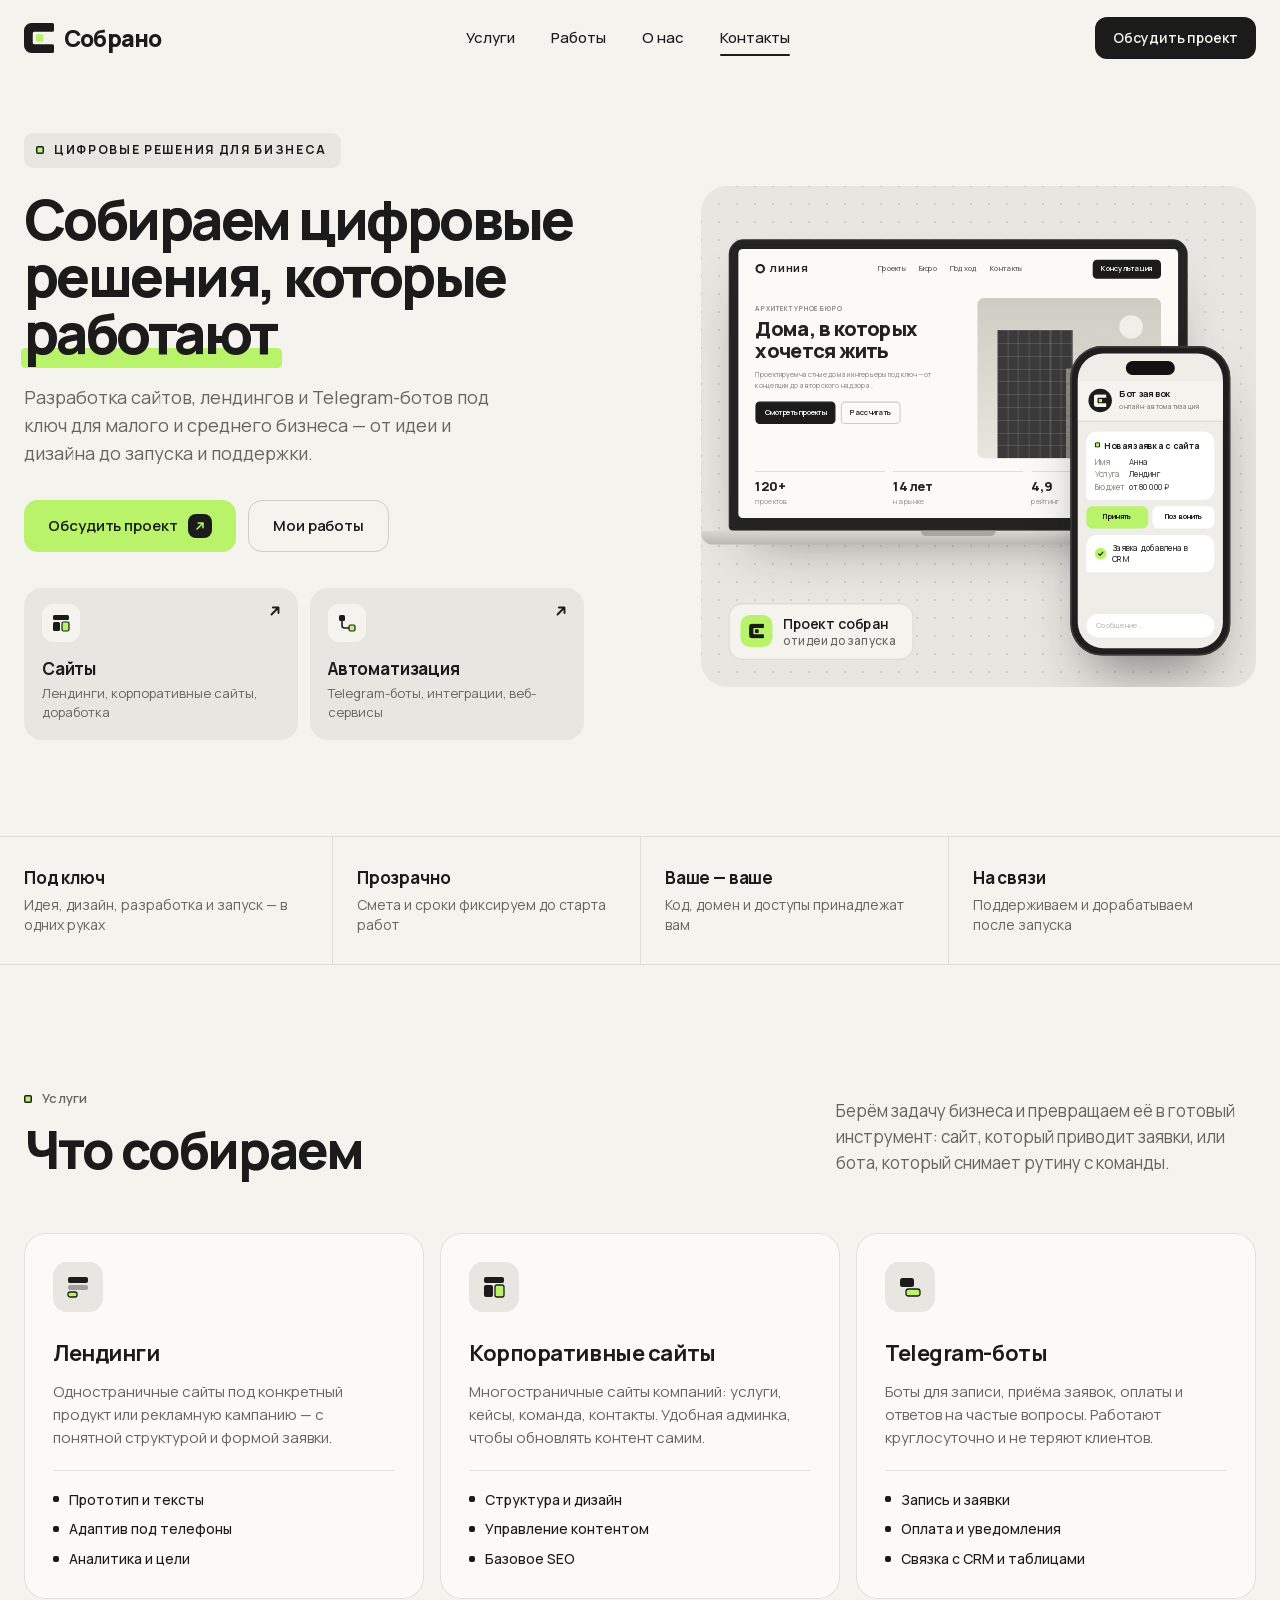
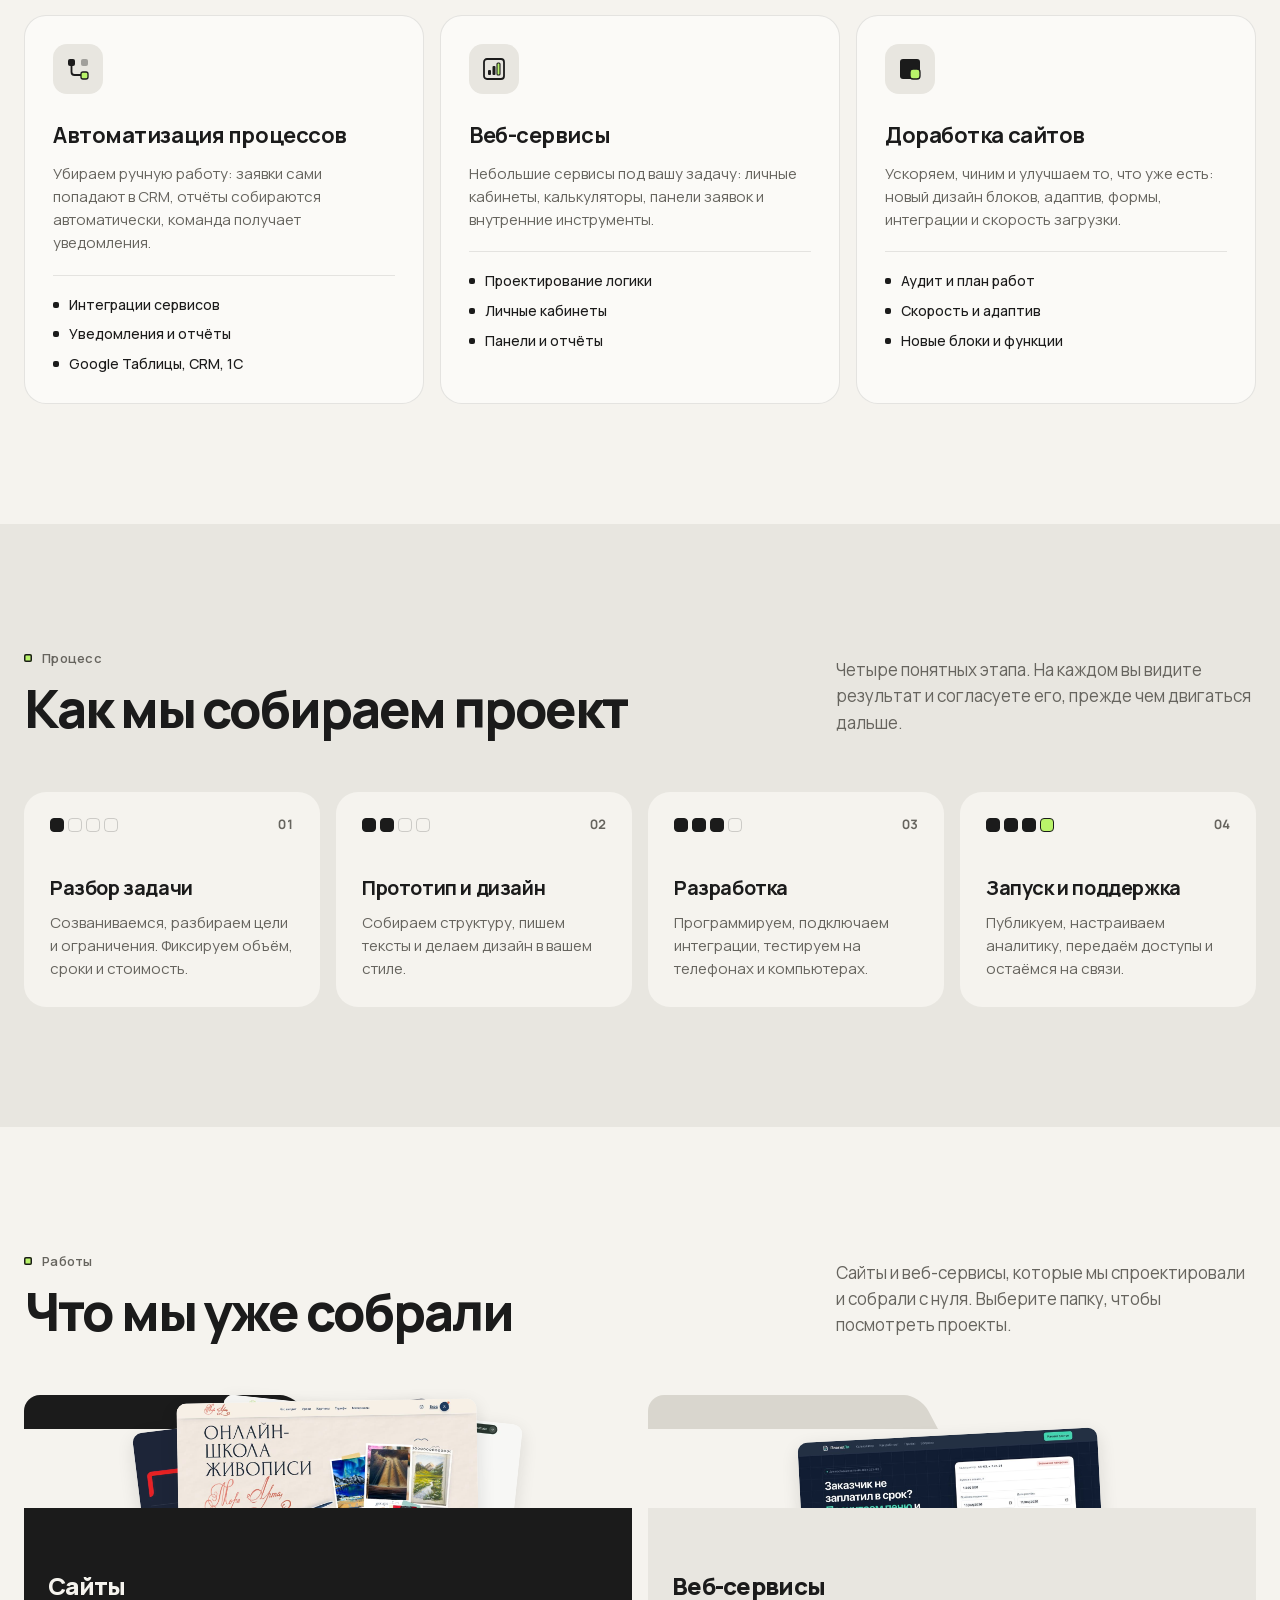
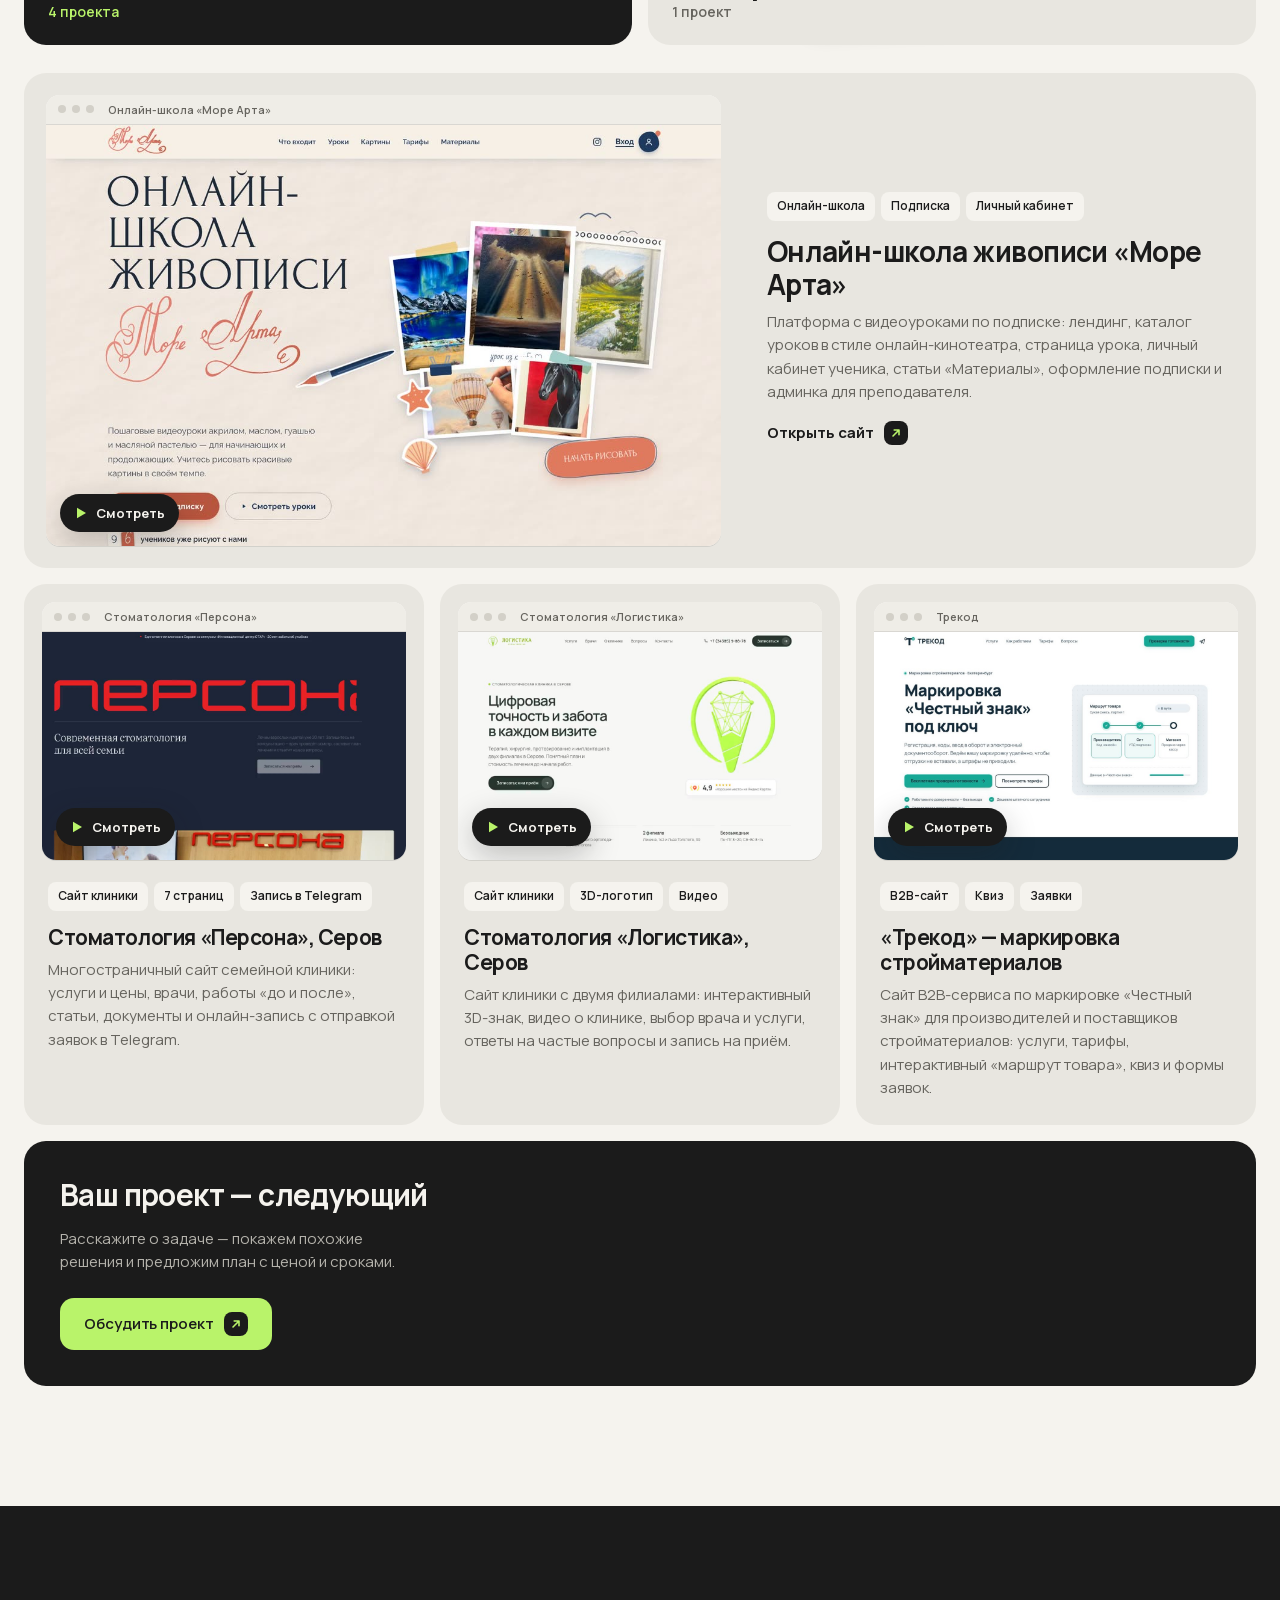
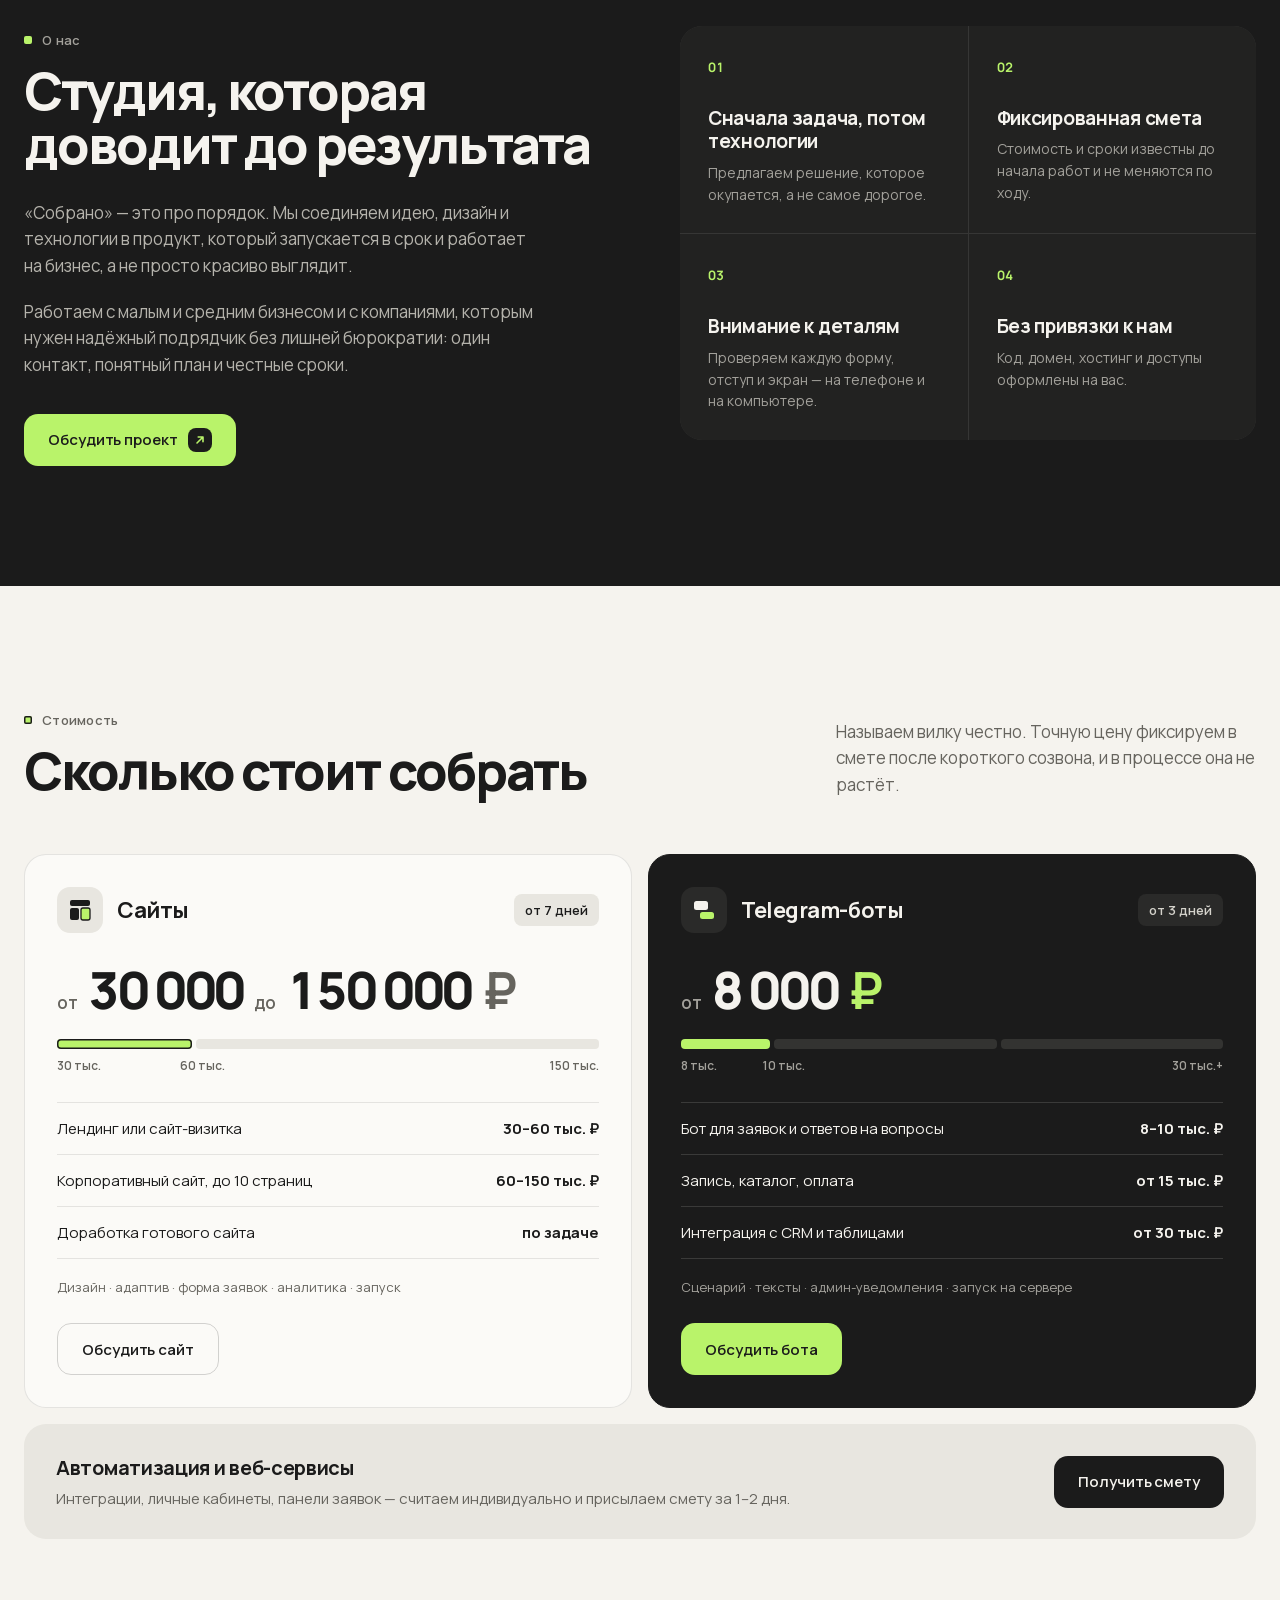
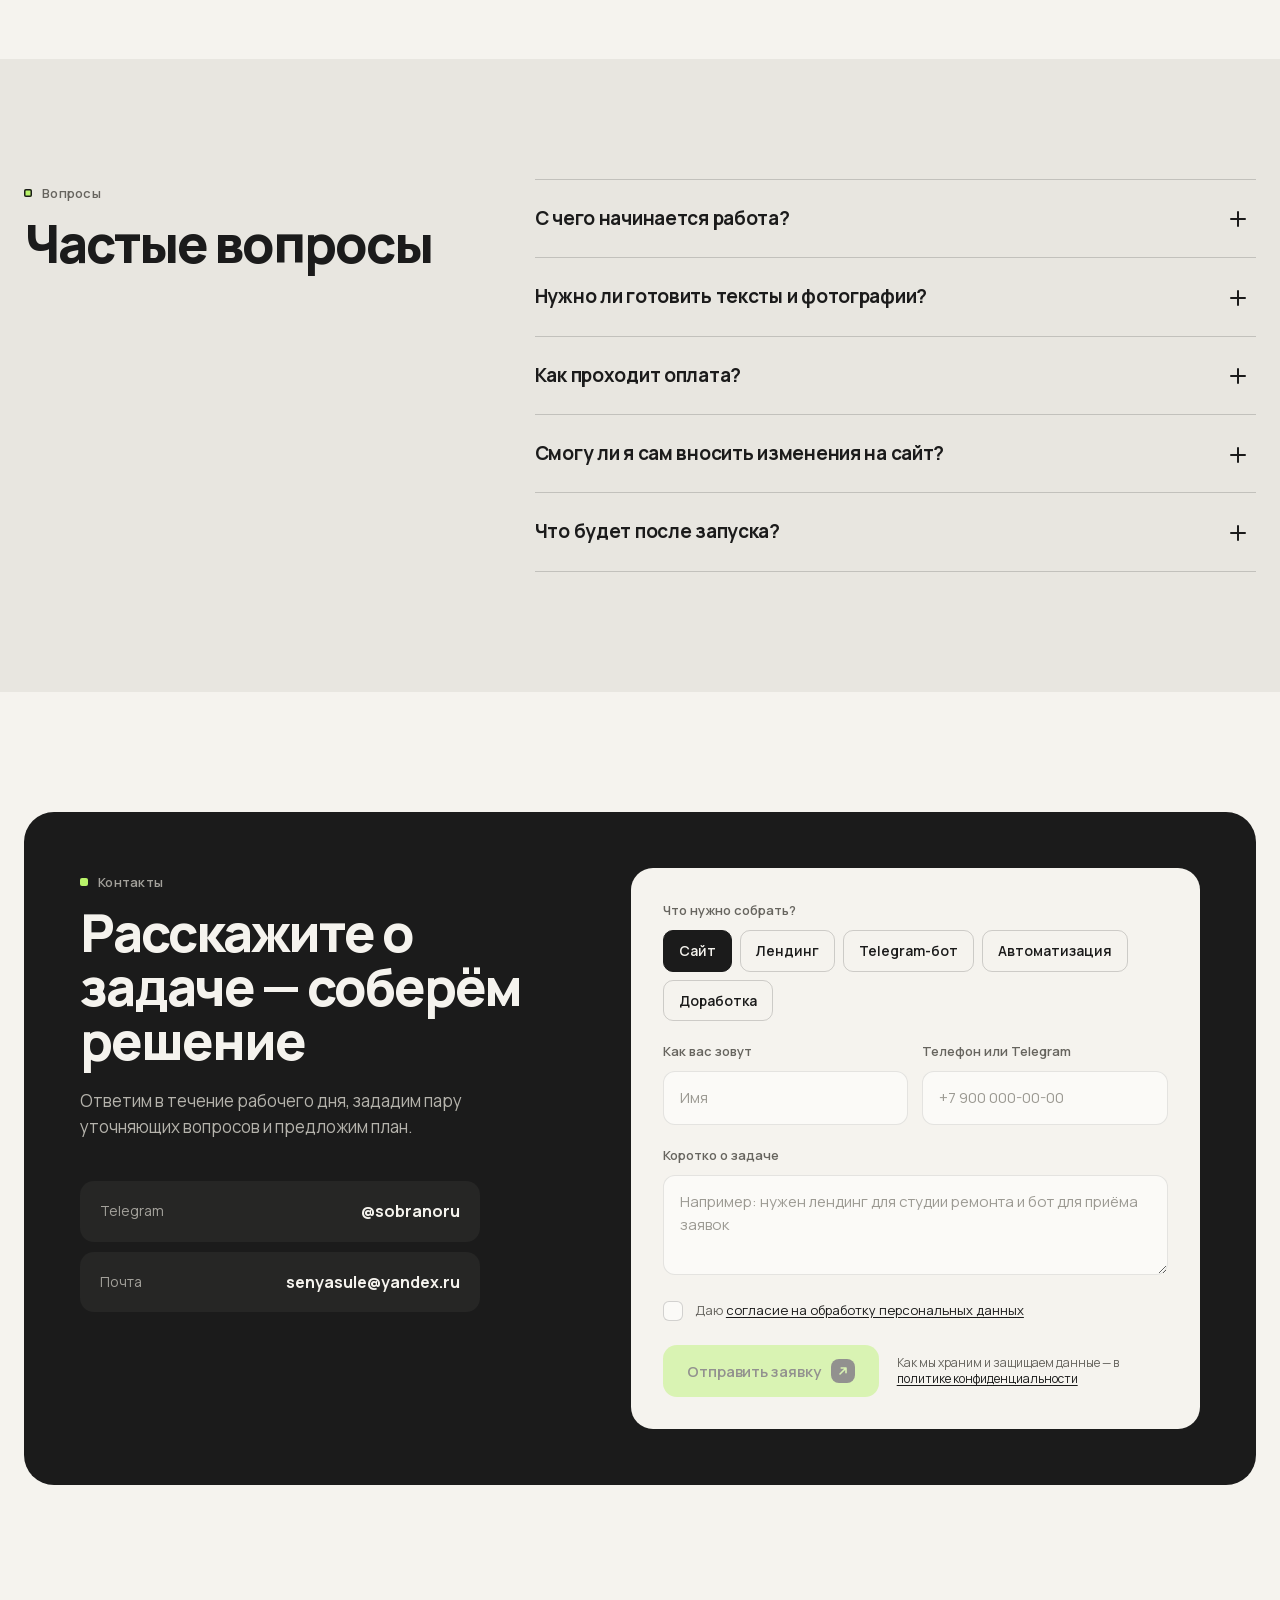
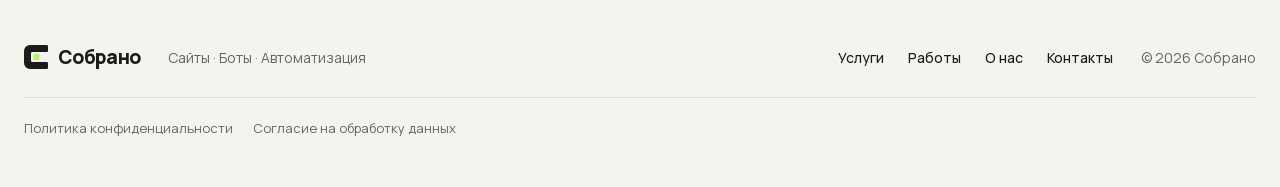
==== commit 9f1fecbc: "Обновление сайта 2026-11-14 22:34 Co-Authored-By: Claude Opus 5.5 <noreply@anthropic.com>" ====
--- a/index.html
+++ b/index.html
@@ -289,11 +289,11 @@
           <span class="folder__papers" aria-hidden="true">
             <img src="assets/works/persona-desktop.jpg" alt="" width="1120" height="700" loading="lazy" decoding="async">
             <img src="assets/works/logistika-desktop.jpg" alt="" width="1120" height="700" loading="lazy" decoding="async">
-            <img src="assets/works/trekod-desktop.jpg" alt="" width="1120" height="700" loading="lazy" decoding="async">
+            <img src="assets/works/morearta-desktop.jpg" alt="" width="1120" height="700" loading="lazy" decoding="async">
           </span>
           <span class="folder__front">
             <span class="folder__name">Сайты</span>
-            <span class="folder__count">3 проекта</span>
+            <span class="folder__count">4 проекта</span>
           </span>
         </button>
         <button class="folder reveal" type="button" role="tab" id="tab-services" aria-controls="panel-services" aria-selected="false" tabindex="-1" data-folder="services">
@@ -311,6 +311,19 @@
       <!-- Сайты -->
       <div class="folder-panel" role="tabpanel" id="panel-sites" aria-labelledby="tab-sites">
         <div class="cases">
+          <article class="case case--wide">
+            <button class="case__shot case__shot--open" type="button" data-viewer="video" data-title="Онлайн-школа живописи «Море Арта»" data-desktop="assets/works/morearta-desktop.mp4" data-mobile="assets/works/morearta-mobile.mp4" aria-label="Смотреть: Онлайн-школа живописи «Море Арта»">
+              <div class="case__bar"><i></i><i></i><i></i><span>Онлайн-школа «Море Арта»</span></div>
+              <img src="assets/works/morearta-desktop.jpg" alt="Сайт онлайн-школы живописи «Море Арта» — главная страница" width="1120" height="700" loading="lazy" decoding="async">
+              <span class="case__play"><svg width="14" height="14" viewBox="0 0 14 14" aria-hidden="true"><path d="M3 1.8v10.4L12 7z" fill="currentColor"/></svg>Смотреть</span>
+            </button>
+            <div class="case__meta">
+              <div class="tags"><span>Онлайн-школа</span><span>Подписка</span><span>Личный кабинет</span></div>
+              <h3>Онлайн-школа живописи «Море Арта»</h3>
+              <p>Платформа с видеоуроками по подписке: лендинг, каталог уроков в стиле онлайн-кинотеатра, страница урока, личный кабинет ученика, статьи «Материалы», оформление подписки и админка для преподавателя.</p>
+              <a class="work__open" href="https://morearta.vercel.app/" target="_blank" rel="noopener">Открыть сайт <span class="btn__arr"><svg width="12" height="12"><use href="#arrow"/></svg></span></a>
+            </div>
+          </article>
           <article class="case">
             <button class="case__shot case__shot--open" type="button" data-viewer="video" data-title="Стоматология «Персона»" data-desktop="assets/works/persona-desktop.mp4" data-mobile="assets/works/persona-mobile.mp4" aria-label="Смотреть: Стоматология «Персона»">
               <div class="case__bar"><i></i><i></i><i></i><span>Стоматология «Персона»</span></div>
